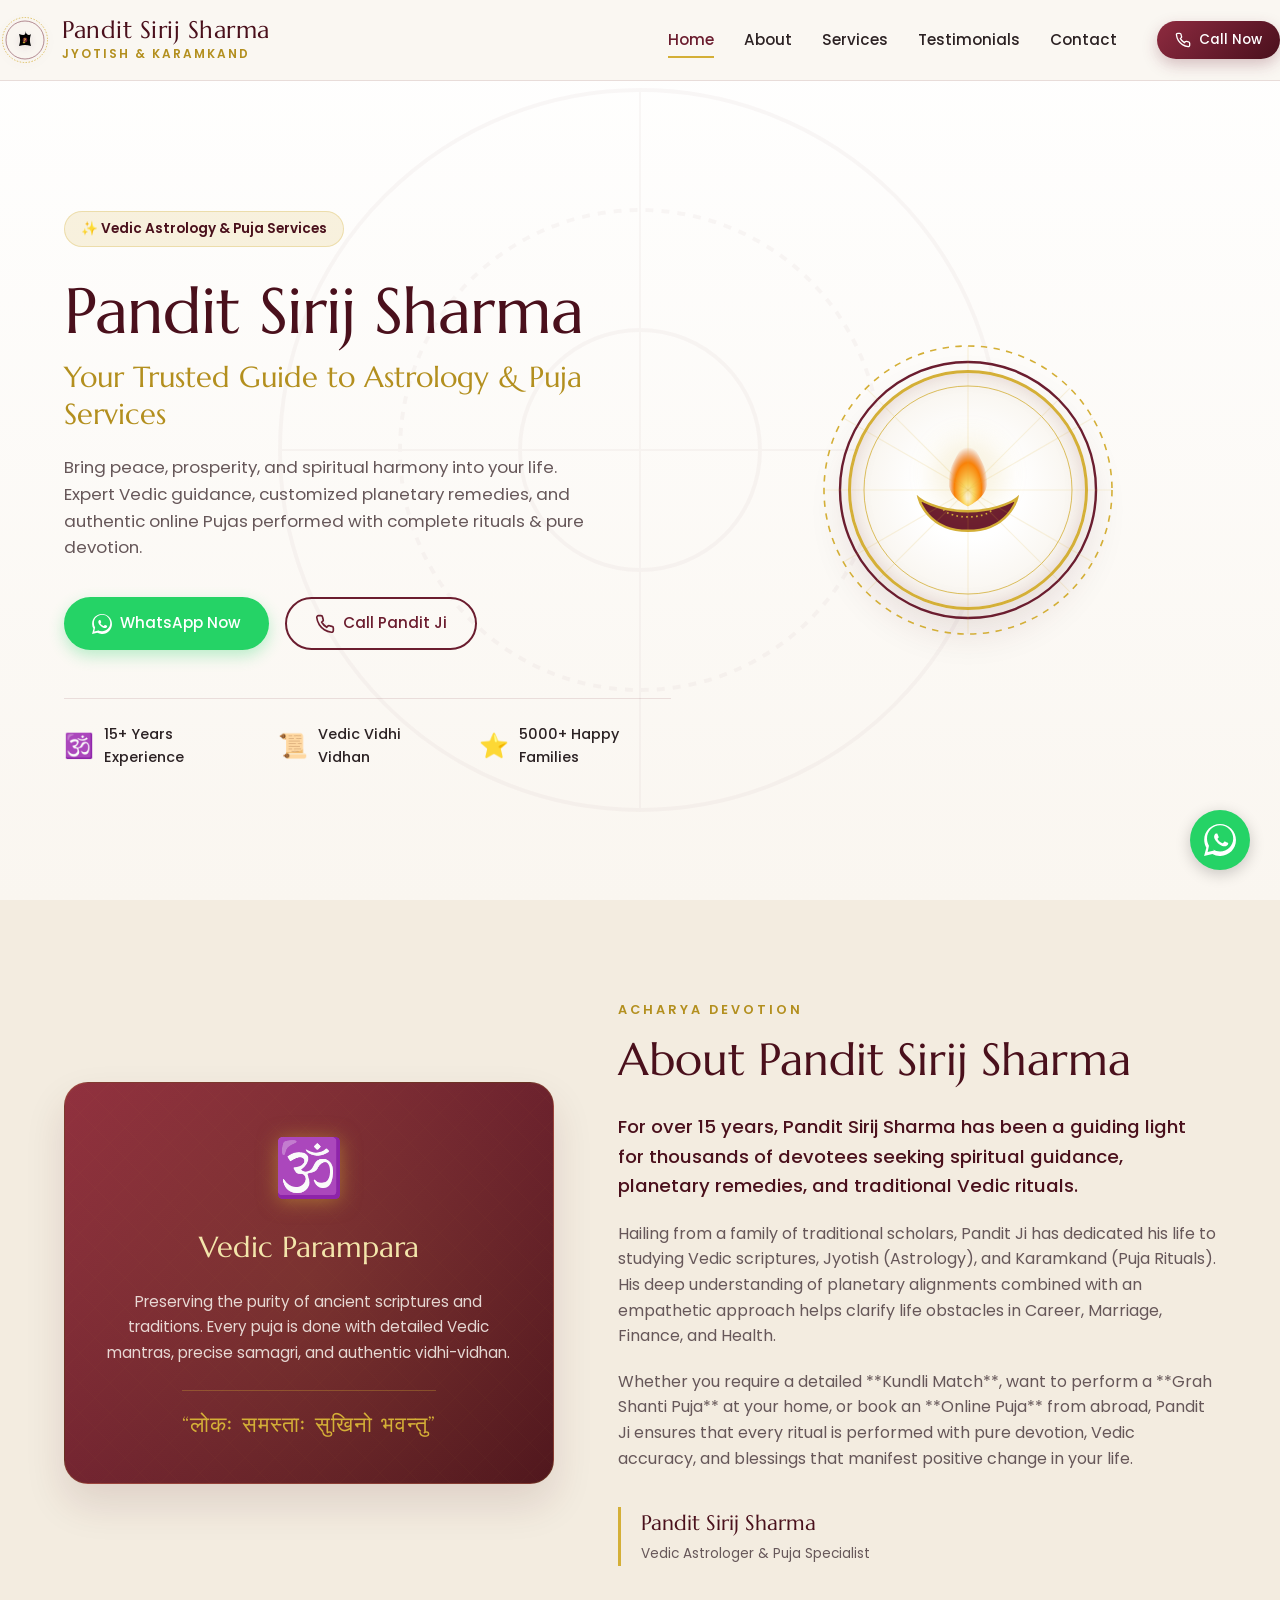
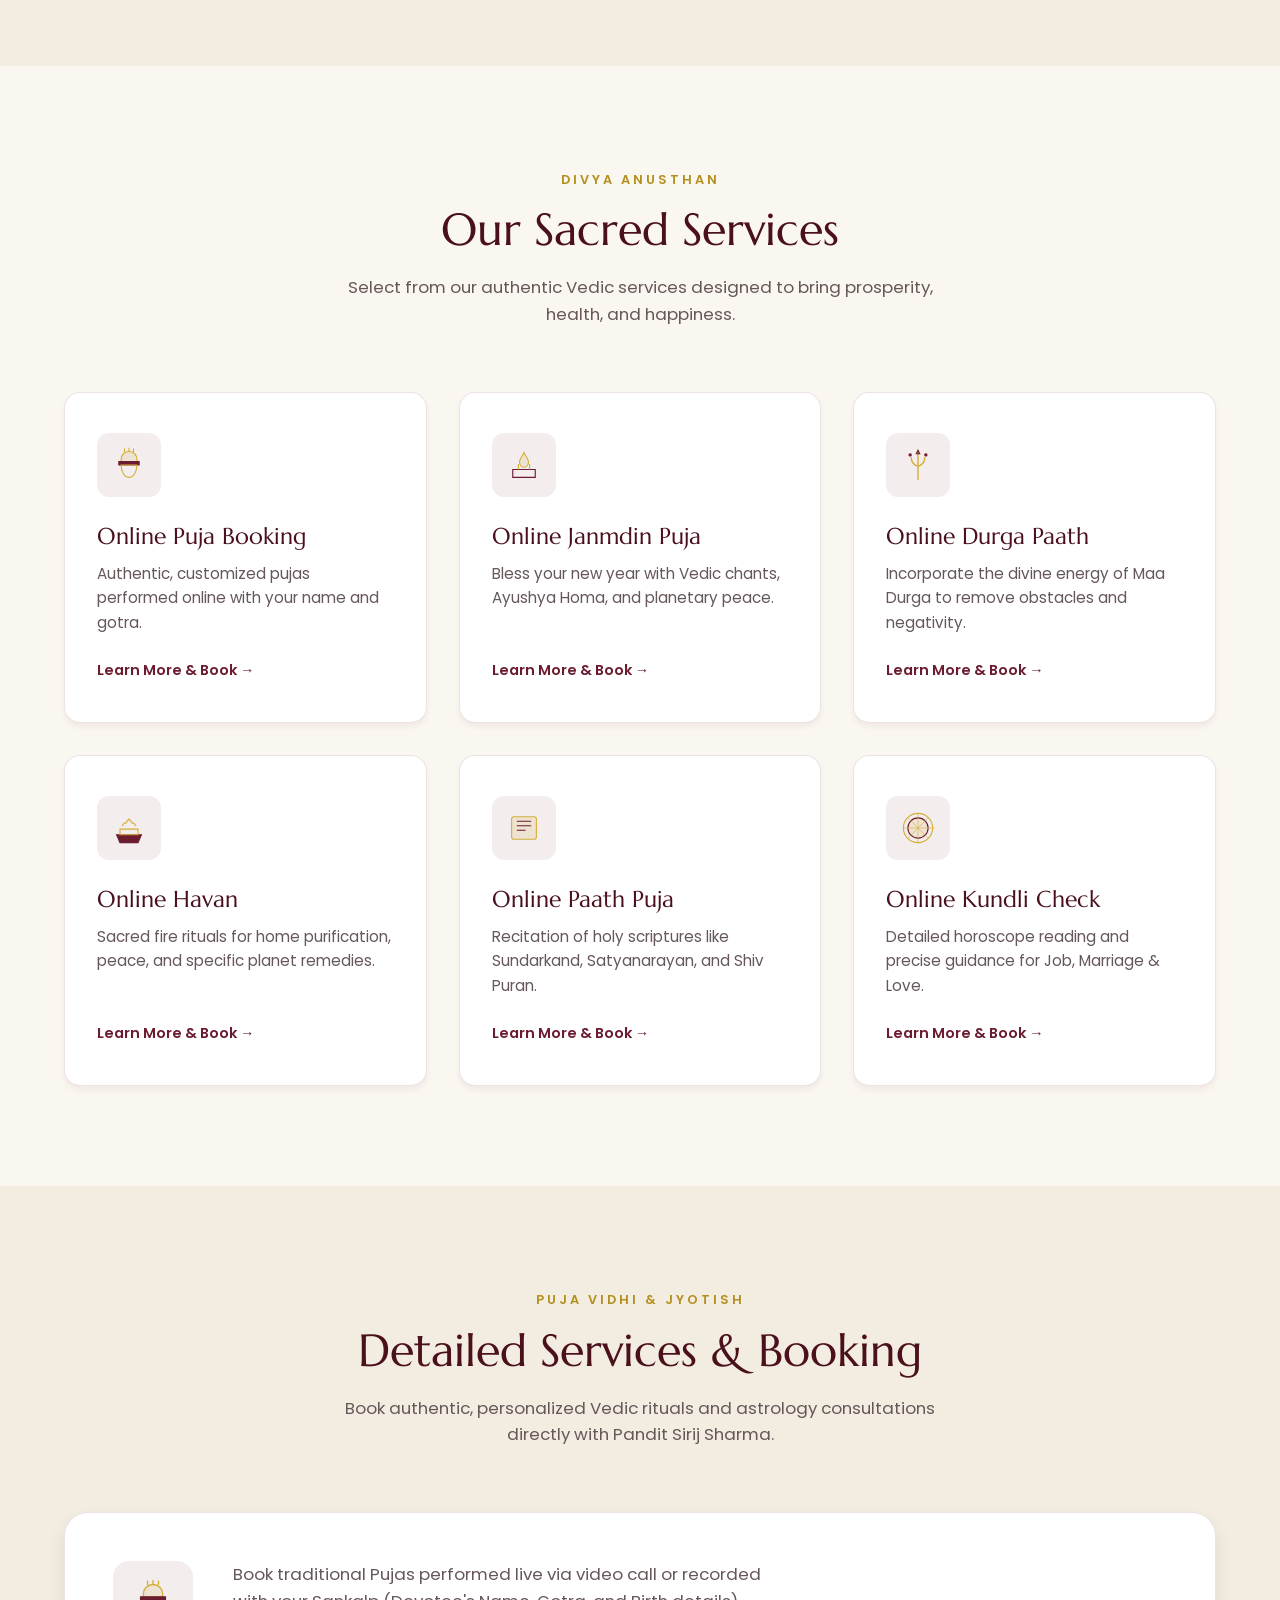
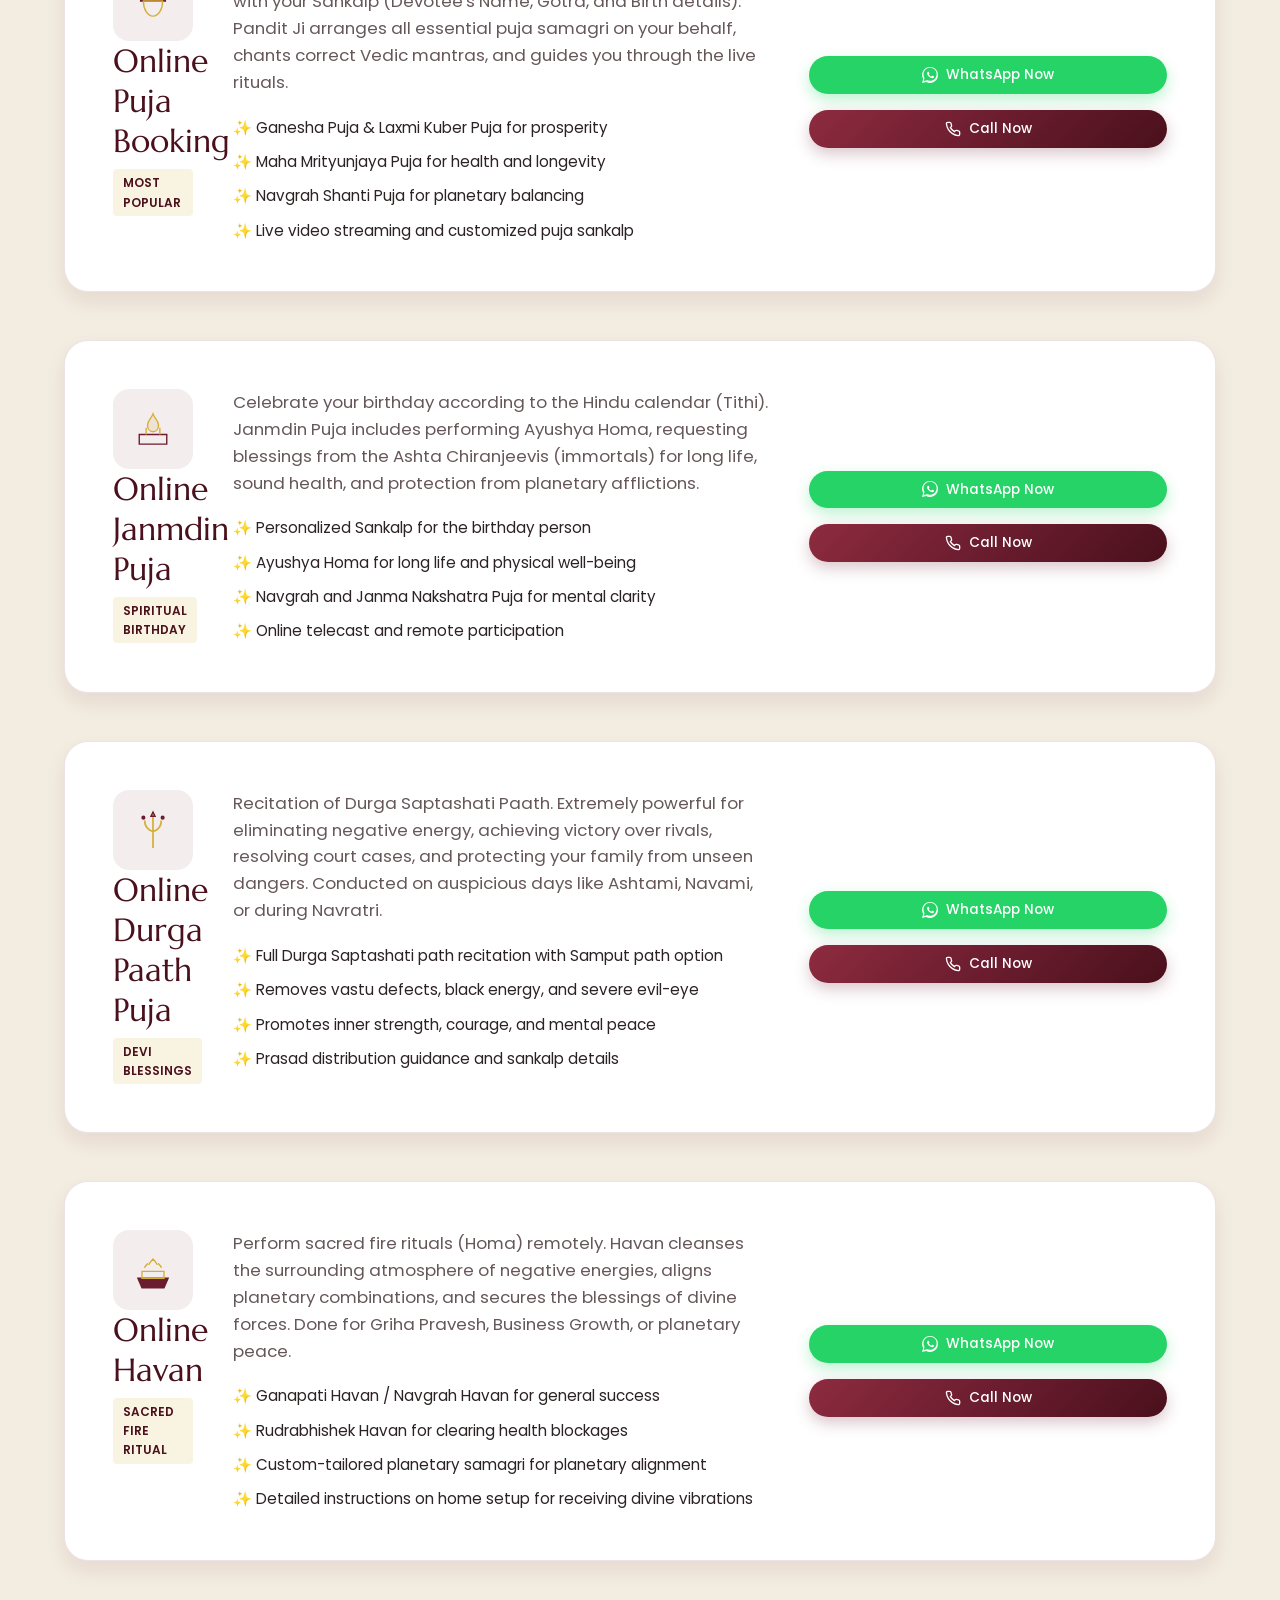
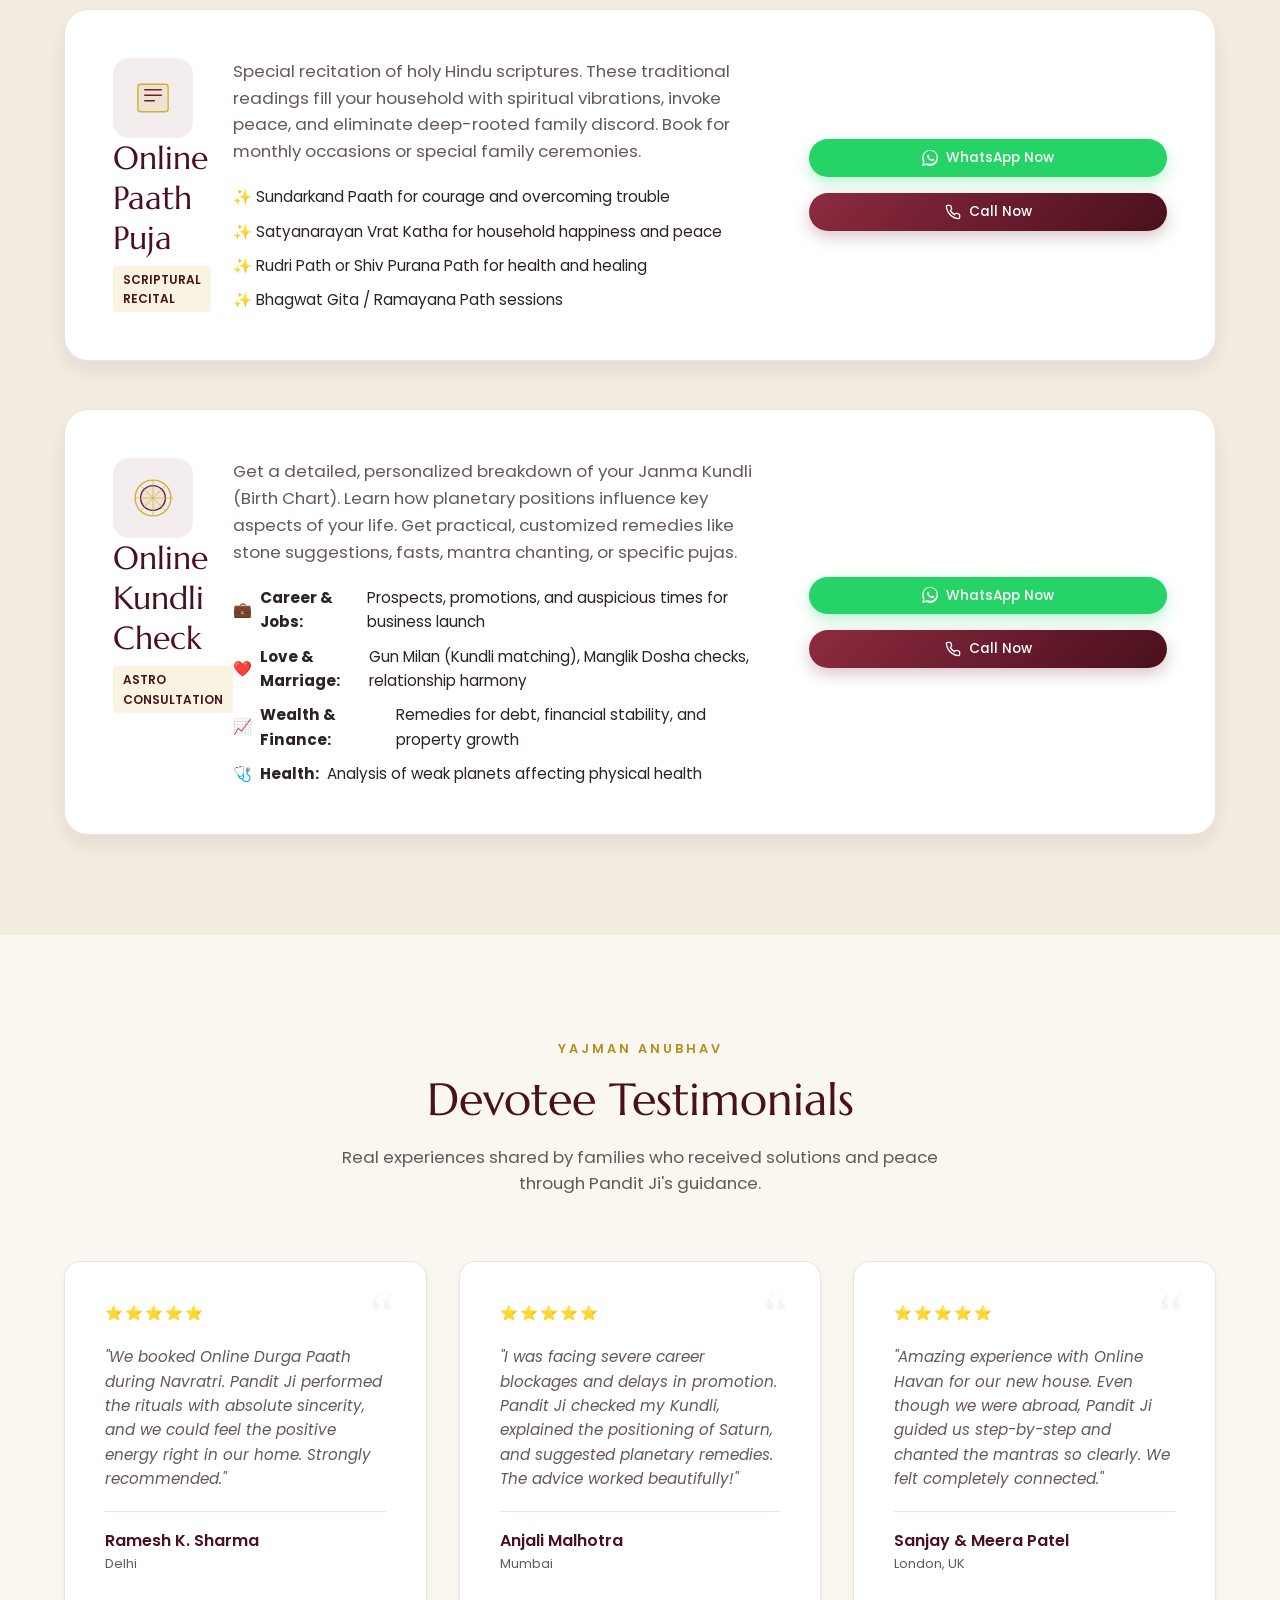
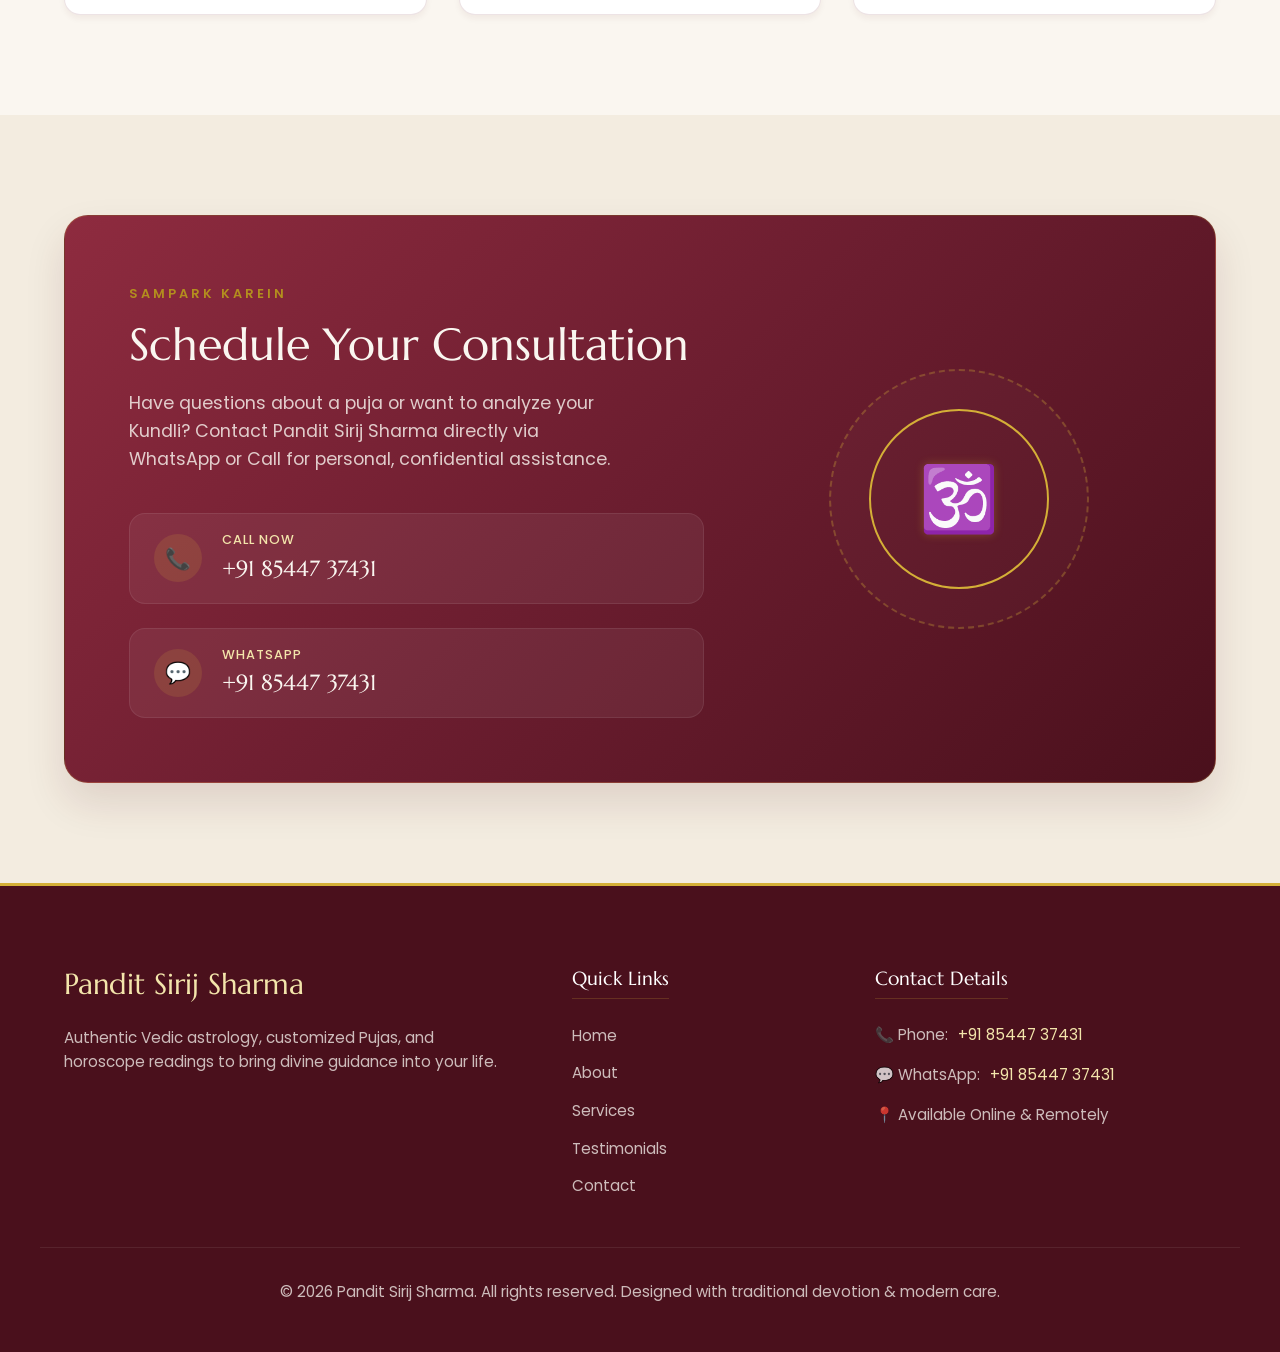
==== index.html @ 8c9f142a "feat: Initial implementation of Pandit Sirij Sharma website with Home and Services pages" ====
<!DOCTYPE html>
<html lang="en">
<head>
    <meta charset="UTF-8">
    <meta name="viewport" content="width=device-width, initial-scale=1.0">
    <title>Pandit Sirij Sharma | Best Astrologer & Online Puja Services</title>
    
    <!-- SEO Meta Tags -->
    <meta name="description" content="Seek divine blessings with Pandit Sirij Sharma. Book Online Puja, Janmdin Puja, Durga Paath, Havan, and get accurate Kundli Check for Job, Love, Marriage & Career.">
    <meta name="keywords" content="Pandit Sirij Sharma, Astrologer, Online Puja Booking, Online Havan, Durga Paath, Janmdin Puja, Kundli Check, Love Marriage Astrologer, Career Astrologer, Best Pandit Online">
    <meta name="author" content="Pandit Sirij Sharma">
    <meta name="robots" content="index, follow">

    <!-- Open Graph / Facebook -->
    <meta property="og:type" content="website">
    <meta property="og:url" content="https://sirijastro.com/">
    <meta property="og:title" content="Pandit Sirij Sharma | Online Puja & Astrology Services">
    <meta property="og:description" content="Connect with Pandit Sirij Sharma for Vedic Pujas, Havan, and detailed Kundli analysis. Get solutions for Love, Career, and Marriage.">
    <meta property="og:image" content="assets/og-image.jpg">

    <!-- Twitter -->
    <meta property="twitter:card" content="summary_large_image">
    <meta property="twitter:title" content="Pandit Sirij Sharma | Online Puja & Astrology Services">
    <meta property="twitter:description" content="Connect with Pandit Sirij Sharma for Vedic Pujas, Havan, and detailed Kundli analysis.">

    <!-- Google Fonts -->
    <link rel="preconnect" href="https://fonts.googleapis.com">
    <link rel="preconnect" href="https://fonts.gstatic.com" crossorigin>
    <link href="https://fonts.googleapis.com/css2?family=Marcellus&family=Poppins:ital,wght@0,300;0,400;0,500;0,600;0,700;1,400&display=swap" rel="stylesheet">

    <!-- Stylesheet -->
    <link rel="stylesheet" href="style.css">
</head>
<body>

    <!-- Header / Navbar -->
    <header class="navbar">
        <div class="nav-container">
            <a href="#home" class="logo">
                <!-- SVG Logo with Mandala/Om motif -->
                <svg class="logo-svg" viewBox="0 0 100 100" xmlns="http://www.w3.org/2000/svg">
                    <circle cx="50" cy="50" r="45" fill="none" stroke="var(--gold)" stroke-width="1.5" stroke-dasharray="3 3"/>
                    <circle cx="50" cy="50" r="38" fill="none" stroke="var(--maroon)" stroke-width="1"/>
                    <!-- Mandala elements -->
                    <g transform="translate(50,50) scale(0.6)">
                        <path d="M0,-30 C5,-15 15,-15 20,-20 C15,-5 15,5 20,20 C5,15 -5,15 -20,20 C-15,5 -15,-5 -20,-20 C-5,-15 5,-15 0,-30 Z" fill="var(--gold-gradient)"/>
                        <circle cx="0" cy="0" r="8" fill="var(--maroon)"/>
                        <!-- Inner Om Symbol -->
                        <path d="M-4,-2 C-4,-4 -2,-6 1,-6 C3.5,-6 5,-4.5 5,-2 C5,1 2,3 -1,5 C0.5,6.5 2,8.5 2,10.5 C2,13 -0.5,15 -3.5,15 C-6.5,15 -8,12.5 -8,10 C-8,8 -6,7 -4.5,8 C-5,9.5 -4.5,11 -3,11 C-1.5,11 -0.5,9.5 -0.5,7.5 C-0.5,5.5 -2.5,4 -4.5,2.5 L-4.5,0.5 C-2,1.5 -1,0.5 -1,-1.5 C-1,-3 -2,-4 -3.5,-4 C-4.5,-4 -5,-3 -5,-2 Z" fill="var(--gold)" transform="scale(0.8) translate(-1, -1)"/>
                    </g>
                </svg>
                <div class="logo-text">
                    <span class="logo-title">Pandit Sirij Sharma</span>
                    <span class="logo-subtitle">Jyotish & Karamkand</span>
                </div>
            </a>

            <!-- Mobile Navigation Toggle -->
            <button class="nav-toggle" aria-label="Toggle navigation">
                <span class="hamburger"></span>
            </button>

            <!-- Nav Links -->
            <nav class="nav-menu">
                <ul>
                    <li><a href="#home" class="nav-link active">Home</a></li>
                    <li><a href="#about" class="nav-link">About</a></li>
                    <li><a href="#services" class="nav-link">Services</a></li>
                    <li><a href="#testimonials" class="nav-link">Testimonials</a></li>
                    <li><a href="#contact" class="nav-link">Contact</a></li>
                </ul>
                <div class="nav-cta">
                    <a href="tel:+918544737431" class="btn btn-secondary btn-sm">
                        <svg class="icon-sm" viewBox="0 0 24 24" fill="none" stroke="currentColor" stroke-width="2"><path d="M22 16.92v3a2 2 0 0 1-2.18 2 19.79 19.79 0 0 1-8.63-3.07 19.5 19.5 0 0 1-6-6 19.79 19.79 0 0 1-3.07-8.67A2 2 0 0 1 4.11 2h3a2 2 0 0 1 2 1.72 12.84 12.84 0 0 0 .7 2.81 2 2 0 0 1-.45 2.11L8.09 9.91a16 16 0 0 0 6 6l1.27-1.27a2 2 0 0 1 2.11-.45 12.84 12.84 0 0 0 2.81.7A2 2 0 0 1 22 16.92z"/></svg>
                        Call Now
                    </a>
                </div>
            </nav>
        </div>
    </header>

    <!-- Main Content -->
    <main>
        
        <!-- Hero Section -->
        <section id="home" class="hero-section">
            <div class="hero-bg-mandala"></div>
            <div class="container hero-container">
                <div class="hero-content">
                    <span class="hero-badge">✨ Vedic Astrology & Puja Services</span>
                    <h1>Pandit Sirij Sharma</h1>
                    <p class="hero-tagline">Your Trusted Guide to Astrology & Puja Services</p>
                    <p class="hero-description">Bring peace, prosperity, and spiritual harmony into your life. Expert Vedic guidance, customized planetary remedies, and authentic online Pujas performed with complete rituals & pure devotion.</p>
                    
                    <div class="hero-ctas">
                        <a href="https://wa.me/918544737431?text=Pranam%20Pandit%20Ji%2C%20I%20want%20to%20inquire%20about%20your%20services." target="_blank" class="btn btn-primary">
                            <svg class="icon" viewBox="0 0 24 24" fill="currentColor">
                                <path d="M.057 24l1.687-6.163c-1.041-1.804-1.588-3.849-1.587-5.946C.06 5.348 5.397.01 12.008.01c3.202.001 6.212 1.246 8.477 3.514 2.266 2.268 3.507 5.28 3.505 8.484-.004 6.657-5.34 11.997-11.953 11.997-2.005-.001-3.973-.502-5.724-1.455L0 24zm6.59-4.846c1.6.95 3.488 1.449 5.416 1.451 5.428 0 9.845-4.394 9.848-9.8 0-2.618-1.02-5.08-2.87-6.932-1.85-1.853-4.312-2.873-6.93-2.875-5.435 0-9.85 4.395-9.854 9.802-.001 1.944.51 3.841 1.48 5.518L2.73 21.082l4.918-1.288zM17.529 14c-.26-.13-1.536-.759-1.77-.844-.236-.086-.407-.13-.578.13-.17.26-.66.844-.809 1.012-.15.17-.297.19-.557.06-1.55-.777-2.525-1.26-3.536-3.009-.26-.45.26-.418.745-1.385.08-.168.04-.314-.02-.443-.06-.13-.578-1.393-.792-1.906-.21-.502-.42-.43-.578-.438-.15-.007-.32-.009-.49-.009-.17 0-.447.064-.68.314-.233.25-.889.87-.889 2.122 0 1.253.908 2.464 1.03 2.628.12.166 1.79 2.748 4.336 3.847 1.542.665 2.428.752 3.298.623.504-.075 1.536-.628 1.753-1.236.21-.606.21-1.127.146-1.236-.06-.109-.23-.173-.49-.303z"/>
                            </svg>
                            WhatsApp Now
                        </a>
                        <a href="tel:+918544737431" class="btn btn-outline">
                            <svg class="icon" viewBox="0 0 24 24" fill="none" stroke="currentColor" stroke-width="2"><path d="M22 16.92v3a2 2 0 0 1-2.18 2 19.79 19.79 0 0 1-8.63-3.07 19.5 19.5 0 0 1-6-6 19.79 19.79 0 0 1-3.07-8.67A2 2 0 0 1 4.11 2h3a2 2 0 0 1 2 1.72 12.84 12.84 0 0 0 .7 2.81 2 2 0 0 1-.45 2.11L8.09 9.91a16 16 0 0 0 6 6l1.27-1.27a2 2 0 0 1 2.11-.45 12.84 12.84 0 0 0 2.81.7A2 2 0 0 1 22 16.92z"/></svg>
                            Call Pandit Ji
                        </a>
                    </div>

                    <div class="hero-trust-indicators">
                        <div class="trust-item">
                            <span class="trust-icon">🕉️</span>
                            <span class="trust-text">15+ Years Experience</span>
                        </div>
                        <div class="trust-item">
                            <span class="trust-icon">📜</span>
                            <span class="trust-text">Vedic Vidhi Vidhan</span>
                        </div>
                        <div class="trust-item">
                            <span class="trust-icon">⭐</span>
                            <span class="trust-text">5000+ Happy Families</span>
                        </div>
                    </div>
                </div>

                <div class="hero-visual">
                    <div class="hero-image-wrapper">
                        <!-- Decorative Frame for Pandit Ji's Portrait / Diya graphic -->
                        <div class="spiritual-frame">
                            <svg class="frame-mandala" viewBox="0 0 200 200" xmlns="http://www.w3.org/2000/svg">
                                <circle cx="100" cy="100" r="90" fill="none" stroke="var(--gold)" stroke-width="1" stroke-dasharray="4 4"/>
                                <circle cx="100" cy="100" r="80" fill="none" stroke="var(--maroon)" stroke-width="1.5"/>
                                <!-- 12 astrological zodiac divisions (decorative) -->
                                <g stroke="var(--gold-alpha)" stroke-width="0.75">
                                    <line x1="100" y1="10" x2="100" y2="190"/>
                                    <line x1="10" y1="100" x2="190" y2="100"/>
                                    <line x1="36.3" y1="36.3" x2="163.7" y2="163.7"/>
                                    <line x1="36.3" y1="163.7" x2="163.7" y2="36.3"/>
                                    <line x1="100" y1="100" x2="177.9" y2="55"/>
                                    <line x1="100" y1="100" x2="22.1" y2="145"/>
                                    <line x1="100" y1="100" x2="177.9" y2="145"/>
                                    <line x1="100" y1="100" x2="22.1" y2="55"/>
                                </g>
                                <circle cx="100" cy="100" r="65" fill="none" stroke="var(--gold)" stroke-width="0.5"/>
                            </svg>
                            <!-- Elegant Spiritual Diya Artwork Inside Frame -->
                            <div class="frame-artwork">
                                <svg class="diya-artwork" viewBox="0 0 100 100" xmlns="http://www.w3.org/2000/svg">
                                    <!-- Flame -->
                                    <path d="M50,15 C55,28 62,35 62,45 C62,55 50,60 50,60 C50,60 38,55 38,45 C38,35 45,28 50,15 Z" fill="url(#flameGrad)">
                                        <animate attributeName="d" 
                                            values="M50,15 C55,28 62,35 62,45 C62,55 50,60 50,60 C50,60 38,55 38,45 C38,35 45,28 50,15 Z;
                                                    M50,13 C53,27 60,33 60,45 C60,55 50,60 50,60 C50,60 40,55 40,45 C40,33 47,27 50,13 Z;
                                                    M50,15 C55,28 62,35 62,45 C62,55 50,60 50,60 C50,60 38,55 38,45 C38,35 45,28 50,15 Z" 
                                            dur="3s" repeatCount="indefinite"/>
                                    </path>
                                    <!-- Diya Base -->
                                    <path d="M20,55 C20,55 25,75 50,75 C75,75 80,55 80,55 C80,55 70,63 50,63 C30,63 20,55 20,55 Z" fill="var(--maroon)" stroke="var(--gold)" stroke-width="1.5"/>
                                    <path d="M35,62 C40,68 60,68 65,62" fill="none" stroke="var(--gold)" stroke-width="1" stroke-dasharray="1 2"/>
                                    <!-- Glow -->
                                    <circle cx="50" cy="40" r="25" fill="var(--gold)" opacity="0.15" filter="blur(8px)">
                                        <animate attributeName="r" values="22;28;22" dur="3s" repeatCount="indefinite"/>
                                    </circle>
                                    <defs>
                                        <radialGradient id="flameGrad" cx="50%" cy="70%" r="50%" fx="50%" fy="90%">
                                            <stop offset="0%" stop-color="#FFF"/>
                                            <stop offset="30%" stop-color="#FFDD6B"/>
                                            <stop offset="70%" stop-color="#FF7B00"/>
                                            <stop offset="100%" stop-color="#E03E00" stop-opacity="0"/>
                                        </radialGradient>
                                    </defs>
                                </svg>
                            </div>
                        </div>
                    </div>
                </div>
            </div>
        </section>

        <!-- About Section -->
        <section id="about" class="about-section">
            <div class="container">
                <div class="about-grid">
                    <div class="about-visual">
                        <div class="spiritual-card">
                            <div class="card-glow"></div>
                            <div class="card-pattern"></div>
                            <div class="card-inner">
                                <span class="om-symbol">🕉️</span>
                                <h3>Vedic Parampara</h3>
                                <p>Preserving the purity of ancient scriptures and traditions. Every puja is done with detailed Vedic mantras, precise samagri, and authentic vidhi-vidhan.</p>
                                <span class="shloka">“लोकः समस्ताः सुखिनो भवन्तु”</span>
                            </div>
                        </div>
                    </div>
                    <div class="about-content">
                        <span class="section-badge">Acharya Devotion</span>
                        <h2>About Pandit Sirij Sharma</h2>
                        <p class="about-intro">For over 15 years, Pandit Sirij Sharma has been a guiding light for thousands of devotees seeking spiritual guidance, planetary remedies, and traditional Vedic rituals.</p>
                        
                        <p>Hailing from a family of traditional scholars, Pandit Ji has dedicated his life to studying Vedic scriptures, Jyotish (Astrology), and Karamkand (Puja Rituals). His deep understanding of planetary alignments combined with an empathetic approach helps clarify life obstacles in Career, Marriage, Finance, and Health.</p>
                        
                        <p>Whether you require a detailed **Kundli Match**, want to perform a **Grah Shanti Puja** at your home, or book an **Online Puja** from abroad, Pandit Ji ensures that every ritual is performed with pure devotion, Vedic accuracy, and blessings that manifest positive change in your life.</p>
                        
                        <div class="signature-block">
                            <div class="sig-text">
                                <span class="sig-name">Pandit Sirij Sharma</span>
                                <span class="sig-title">Vedic Astrologer & Puja Specialist</span>
                            </div>
                        </div>
                    </div>
                </div>
            </div>
        </section>

        <!-- Services Preview Section (Quick Access Grid) -->
        <section class="services-preview">
            <div class="container">
                <div class="section-header">
                    <span class="section-badge">Divya Anusthan</span>
                    <h2>Our Sacred Services</h2>
                    <p class="section-subtitle">Select from our authentic Vedic services designed to bring prosperity, health, and happiness.</p>
                </div>

                <div class="services-grid">
                    <!-- Service 1 Preview -->
                    <div class="service-preview-card">
                        <div class="preview-icon">
                            <!-- SVG Kalash / Puja Booking -->
                            <svg viewBox="0 0 64 64" fill="none" stroke="currentColor" stroke-width="2">
                                <path d="M32 8c-8 0-14 6-14 14v4h28v-4c0-8-6-14-14-14z" fill="var(--gold-alpha)" stroke="var(--gold)"/>
                                <path d="M14 26h36v6H14z" fill="var(--maroon)" stroke="var(--maroon)"/>
                                <path d="M18 32c0 12 6 22 14 22s14-10 14-22H18z" stroke="var(--gold)" stroke-width="2"/>
                                <path d="M32 2v6M24 3v5M40 3v5" stroke="var(--gold)" stroke-linecap="round"/>
                            </svg>
                        </div>
                        <h3>Online Puja Booking</h3>
                        <p>Authentic, customized pujas performed online with your name and gotra.</p>
                        <a href="#services-detail-puja" class="preview-link">Learn More & Book &rarr;</a>
                    </div>

                    <!-- Service 2 Preview -->
                    <div class="service-preview-card">
                        <div class="preview-icon">
                            <!-- SVG Diya / Janmdin Puja -->
                            <svg viewBox="0 0 64 64" fill="none" stroke="currentColor" stroke-width="2">
                                <path d="M32 10c2 6 8 10 8 16s-3.5 10-8 10-8-4-8-10 6-10 8-16z" fill="var(--gold-alpha)" stroke="var(--gold)"/>
                                <path d="M12 40h40v14H12z" stroke="var(--maroon)" stroke-width="2"/>
                                <path d="M22 40V30M42 40V30" stroke="var(--gold)"/>
                            </svg>
                        </div>
                        <h3>Online Janmdin Puja</h3>
                        <p>Bless your new year with Vedic chants, Ayushya Homa, and planetary peace.</p>
                        <a href="#services-detail-janmdin" class="preview-link">Learn More & Book &rarr;</a>
                    </div>

                    <!-- Service 3 Preview -->
                    <div class="service-preview-card">
                        <div class="preview-icon">
                            <!-- SVG Trishul / Durga Paath -->
                            <svg viewBox="0 0 64 64" fill="none" stroke="currentColor" stroke-width="2">
                                <path d="M32 6v52M20 18c0 14 12 16 12 16M44 18c0 14-12 16-12 16" stroke="var(--gold)" stroke-width="2.5"/>
                                <path d="M18 16a2 2 0 1 0 0-4 2 2 0 0 0 0 4zm28 0a2 2 0 1 0 0-4 2 2 0 0 0 0 4z" fill="var(--maroon)"/>
                                <path d="M32 6l-3 6h6l-3-6z" fill="var(--gold)"/>
                            </svg>
                        </div>
                        <h3>Online Durga Paath</h3>
                        <p>Incorporate the divine energy of Maa Durga to remove obstacles and negativity.</p>
                        <a href="#services-detail-durga" class="preview-link">Learn More & Book &rarr;</a>
                    </div>

                    <!-- Service 4 Preview -->
                    <div class="service-preview-card">
                        <div class="preview-icon">
                            <!-- SVG Havan Kund -->
                            <svg viewBox="0 0 64 64" fill="none" stroke="currentColor" stroke-width="2">
                                <path d="M10 44l6 14h32l6-14H10z" fill="var(--maroon)" stroke="var(--maroon)"/>
                                <path d="M16 44V34h32v10H16z" stroke="var(--gold)"/>
                                <path d="M26 24c2-4 6-8 6-8s4 4 6 8M20 28c2-3 4-5 4-5M44 28c-2-3-4-5-4-5" stroke="var(--gold)" stroke-linecap="round"/>
                            </svg>
                        </div>
                        <h3>Online Havan</h3>
                        <p>Sacred fire rituals for home purification, peace, and specific planet remedies.</p>
                        <a href="#services-detail-havan" class="preview-link">Learn More & Book &rarr;</a>
                    </div>

                    <!-- Service 5 Preview -->
                    <div class="service-preview-card">
                        <div class="preview-icon">
                            <!-- SVG Scroll / Paath Puja -->
                            <svg viewBox="0 0 64 64" fill="none" stroke="currentColor" stroke-width="2">
                                <path d="M14 12h36a4 4 0 0 1 4 4v32a4 4 0 0 1-4 4H14a4 4 0 0 1-4-4V16a4 4 0 0 1 4-4z" fill="var(--gold-alpha)" stroke="var(--gold)"/>
                                <path d="M20 20h24M20 28h24M20 36h14" stroke="var(--maroon)" stroke-linecap="round"/>
                            </svg>
                        </div>
                        <h3>Online Paath Puja</h3>
                        <p>Recitation of holy scriptures like Sundarkand, Satyanarayan, and Shiv Puran.</p>
                        <a href="#services-detail-paath" class="preview-link">Learn More & Book &rarr;</a>
                    </div>

                    <!-- Service 6 Preview -->
                    <div class="service-preview-card">
                        <div class="preview-icon">
                            <!-- SVG Kundli / Astro Wheel -->
                            <svg viewBox="0 0 64 64" fill="none" stroke="currentColor" stroke-width="2">
                                <circle cx="32" cy="32" r="26" stroke="var(--gold)" stroke-width="2"/>
                                <circle cx="32" cy="32" r="18" fill="var(--gold-alpha)" stroke="var(--maroon)"/>
                                <path d="M32 6v52M6 32h56M13.6 13.6l36.8 36.8M13.6 50.4l36.8-36.8" stroke="var(--gold)" stroke-width="1"/>
                            </svg>
                        </div>
                        <h3>Online Kundli Check</h3>
                        <p>Detailed horoscope reading and precise guidance for Job, Marriage & Love.</p>
                        <a href="#services-detail-kundli" class="preview-link">Learn More & Book &rarr;</a>
                    </div>
                </div>
            </div>
        </section>

        <!-- Services Detail Section (Acts as the Services Page) -->
        <section id="services" class="services-detail-section">
            <div class="container">
                <div class="section-header">
                    <span class="section-badge">Puja Vidhi & Jyotish</span>
                    <h2>Detailed Services & Booking</h2>
                    <p class="section-subtitle">Book authentic, personalized Vedic rituals and astrology consultations directly with Pandit Sirij Sharma.</p>
                </div>

                <div class="services-detail-list">
                    <!-- Service 1: Online Puja Booking -->
                    <div id="services-detail-puja" class="service-detail-card">
                        <div class="service-detail-header">
                            <div class="service-detail-icon">
                                <svg viewBox="0 0 64 64" fill="none" stroke="currentColor" stroke-width="2">
                                    <path d="M32 8c-8 0-14 6-14 14v4h28v-4c0-8-6-14-14-14z" fill="var(--gold-alpha)" stroke="var(--gold)"/>
                                    <path d="M14 26h36v6H14z" fill="var(--maroon)" stroke="var(--maroon)"/>
                                    <path d="M18 32c0 12 6 22 14 22s14-10 14-22H18z" stroke="var(--gold)" stroke-width="2"/>
                                    <path d="M32 2v6M24 3v5M40 3v5" stroke="var(--gold)" stroke-linecap="round"/>
                                </svg>
                            </div>
                            <div class="service-detail-title-block">
                                <h3>Online Puja Booking</h3>
                                <span class="service-badge-tag">Most Popular</span>
                            </div>
                        </div>
                        <div class="service-detail-body">
                            <p>Book traditional Pujas performed live via video call or recorded with your Sankalp (Devotee's Name, Gotra, and Birth details). Pandit Ji arranges all essential puja samagri on your behalf, chants correct Vedic mantras, and guides you through the live rituals.</p>
                            <ul class="service-features">
                                <li>✨ Ganesha Puja & Laxmi Kuber Puja for prosperity</li>
                                <li>✨ Maha Mrityunjaya Puja for health and longevity</li>
                                <li>✨ Navgrah Shanti Puja for planetary balancing</li>
                                <li>✨ Live video streaming and customized puja sankalp</li>
                            </ul>
                        </div>
                        <div class="service-detail-footer">
                            <a href="https://wa.me/918544737431?text=Pranam%20Pandit%20Ji%2C%20I%20want%20to%20book%20an%20Online%20Puja." target="_blank" class="btn btn-primary btn-sm">
                                <svg class="icon-sm" viewBox="0 0 24 24" fill="currentColor"><path d="M.057 24l1.687-6.163c-1.041-1.804-1.588-3.849-1.587-5.946C.06 5.348 5.397.01 12.008.01c3.202.001 6.212 1.246 8.477 3.514 2.266 2.268 3.507 5.28 3.505 8.484-.004 6.657-5.34 11.997-11.953 11.997-2.005-.001-3.973-.502-5.724-1.455L0 24zm6.59-4.846c1.6.95 3.488 1.449 5.416 1.451 5.428 0 9.845-4.394 9.848-9.8 0-2.618-1.02-5.08-2.87-6.932-1.85-1.853-4.312-2.873-6.93-2.875-5.435 0-9.85 4.395-9.854 9.802-.001 1.944.51 3.841 1.48 5.518L2.73 21.082l4.918-1.288zM17.529 14c-.26-.13-1.536-.759-1.77-.844-.236-.086-.407-.13-.578.13-.17.26-.66.844-.809 1.012-.15.17-.297.19-.557.06-1.55-.777-2.525-1.26-3.536-3.009-.26-.45.26-.418.745-1.385.08-.168.04-.314-.02-.443-.06-.13-.578-1.393-.792-1.906-.21-.502-.42-.43-.578-.438-.15-.007-.32-.009-.49-.009-.17 0-.447.064-.68.314-.233.25-.889.87-.889 2.122 0 1.253.908 2.464 1.03 2.628.12.166 1.79 2.748 4.336 3.847 1.542.665 2.428.752 3.298.623.504-.075 1.536-.628 1.753-1.236.21-.606.21-1.127.146-1.236-.06-.109-.23-.173-.49-.303z"/></svg>
                                WhatsApp Now
                            </a>
                            <a href="tel:+918544737431" class="btn btn-secondary btn-sm">
                                <svg class="icon-sm" viewBox="0 0 24 24" fill="none" stroke="currentColor" stroke-width="2"><path d="M22 16.92v3a2 2 0 0 1-2.18 2 19.79 19.79 0 0 1-8.63-3.07 19.5 19.5 0 0 1-6-6 19.79 19.79 0 0 1-3.07-8.67A2 2 0 0 1 4.11 2h3a2 2 0 0 1 2 1.72 12.84 12.84 0 0 0 .7 2.81 2 2 0 0 1-.45 2.11L8.09 9.91a16 16 0 0 0 6 6l1.27-1.27a2 2 0 0 1 2.11-.45 12.84 12.84 0 0 0 2.81.7A2 2 0 0 1 22 16.92z"/></svg>
                                Call Now
                            </a>
                        </div>
                    </div>

                    <!-- Service 2: Online Janmdin Puja -->
                    <div id="services-detail-janmdin" class="service-detail-card">
                        <div class="service-detail-header">
                            <div class="service-detail-icon">
                                <svg viewBox="0 0 64 64" fill="none" stroke="currentColor" stroke-width="2">
                                    <path d="M32 10c2 6 8 10 8 16s-3.5 10-8 10-8-4-8-10 6-10 8-16z" fill="var(--gold-alpha)" stroke="var(--gold)"/>
                                    <path d="M12 40h40v14H12z" stroke="var(--maroon)" stroke-width="2"/>
                                    <path d="M22 40V30M42 40V30" stroke="var(--gold)"/>
                                </svg>
                            </div>
                            <div class="service-detail-title-block">
                                <h3>Online Janmdin Puja</h3>
                                <span class="service-badge-tag">Spiritual Birthday</span>
                            </div>
                        </div>
                        <div class="service-detail-body">
                            <p>Celebrate your birthday according to the Hindu calendar (Tithi). Janmdin Puja includes performing Ayushya Homa, requesting blessings from the Ashta Chiranjeevis (immortals) for long life, sound health, and protection from planetary afflictions.</p>
                            <ul class="service-features">
                                <li>✨ Personalized Sankalp for the birthday person</li>
                                <li>✨ Ayushya Homa for long life and physical well-being</li>
                                <li>✨ Navgrah and Janma Nakshatra Puja for mental clarity</li>
                                <li>✨ Online telecast and remote participation</li>
                            </ul>
                        </div>
                        <div class="service-detail-footer">
                            <a href="https://wa.me/918544737431?text=Pranam%20Pandit%20Ji%2C%20I%20want%20to%20book%20an%20Online%20Janmdin%20Puja." target="_blank" class="btn btn-primary btn-sm">
                                <svg class="icon-sm" viewBox="0 0 24 24" fill="currentColor"><path d="M.057 24l1.687-6.163c-1.041-1.804-1.588-3.849-1.587-5.946C.06 5.348 5.397.01 12.008.01c3.202.001 6.212 1.246 8.477 3.514 2.266 2.268 3.507 5.28 3.505 8.484-.004 6.657-5.34 11.997-11.953 11.997-2.005-.001-3.973-.502-5.724-1.455L0 24zm6.59-4.846c1.6.95 3.488 1.449 5.416 1.451 5.428 0 9.845-4.394 9.848-9.8 0-2.618-1.02-5.08-2.87-6.932-1.85-1.853-4.312-2.873-6.93-2.875-5.435 0-9.85 4.395-9.854 9.802-.001 1.944.51 3.841 1.48 5.518L2.73 21.082l4.918-1.288zM17.529 14c-.26-.13-1.536-.759-1.77-.844-.236-.086-.407-.13-.578.13-.17.26-.66.844-.809 1.012-.15.17-.297.19-.557.06-1.55-.777-2.525-1.26-3.536-3.009-.26-.45.26-.418.745-1.385.08-.168.04-.314-.02-.443-.06-.13-.578-1.393-.792-1.906-.21-.502-.42-.43-.578-.438-.15-.007-.32-.009-.49-.009-.17 0-.447.064-.68.314-.233.25-.889.87-.889 2.122 0 1.253.908 2.464 1.03 2.628.12.166 1.79 2.748 4.336 3.847 1.542.665 2.428.752 3.298.623.504-.075 1.536-.628 1.753-1.236.21-.606.21-1.127.146-1.236-.06-.109-.23-.173-.49-.303z"/></svg>
                                WhatsApp Now
                            </a>
                            <a href="tel:+918544737431" class="btn btn-secondary btn-sm">
                                <svg class="icon-sm" viewBox="0 0 24 24" fill="none" stroke="currentColor" stroke-width="2"><path d="M22 16.92v3a2 2 0 0 1-2.18 2 19.79 19.79 0 0 1-8.63-3.07 19.5 19.5 0 0 1-6-6 19.79 19.79 0 0 1-3.07-8.67A2 2 0 0 1 4.11 2h3a2 2 0 0 1 2 1.72 12.84 12.84 0 0 0 .7 2.81 2 2 0 0 1-.45 2.11L8.09 9.91a16 16 0 0 0 6 6l1.27-1.27a2 2 0 0 1 2.11-.45 12.84 12.84 0 0 0 2.81.7A2 2 0 0 1 22 16.92z"/></svg>
                                Call Now
                            </a>
                        </div>
                    </div>

                    <!-- Service 3: Online Durga Paath Puja -->
                    <div id="services-detail-durga" class="service-detail-card">
                        <div class="service-detail-header">
                            <div class="service-detail-icon">
                                <svg viewBox="0 0 64 64" fill="none" stroke="currentColor" stroke-width="2">
                                    <path d="M32 6v52M20 18c0 14 12 16 12 16M44 18c0 14-12 16-12 16" stroke="var(--gold)" stroke-width="2.5"/>
                                    <path d="M18 16a2 2 0 1 0 0-4 2 2 0 0 0 0 4zm28 0a2 2 0 1 0 0-4 2 2 0 0 0 0 4z" fill="var(--maroon)"/>
                                    <path d="M32 6l-3 6h6l-3-6z" fill="var(--gold)"/>
                                </svg>
                            </div>
                            <div class="service-detail-title-block">
                                <h3>Online Durga Paath Puja</h3>
                                <span class="service-badge-tag">Devi Blessings</span>
                            </div>
                        </div>
                        <div class="service-detail-body">
                            <p>Recitation of Durga Saptashati Paath. Extremely powerful for eliminating negative energy, achieving victory over rivals, resolving court cases, and protecting your family from unseen dangers. Conducted on auspicious days like Ashtami, Navami, or during Navratri.</p>
                            <ul class="service-features">
                                <li>✨ Full Durga Saptashati path recitation with Samput path option</li>
                                <li>✨ Removes vastu defects, black energy, and severe evil-eye</li>
                                <li>✨ Promotes inner strength, courage, and mental peace</li>
                                <li>✨ Prasad distribution guidance and sankalp details</li>
                            </ul>
                        </div>
                        <div class="service-detail-footer">
                            <a href="https://wa.me/918544737431?text=Pranam%20Pandit%20Ji%2C%20I%20want%20to%20book%20an%20Online%20Durga%20Paath%20Puja." target="_blank" class="btn btn-primary btn-sm">
                                <svg class="icon-sm" viewBox="0 0 24 24" fill="currentColor"><path d="M.057 24l1.687-6.163c-1.041-1.804-1.588-3.849-1.587-5.946C.06 5.348 5.397.01 12.008.01c3.202.001 6.212 1.246 8.477 3.514 2.266 2.268 3.507 5.28 3.505 8.484-.004 6.657-5.34 11.997-11.953 11.997-2.005-.001-3.973-.502-5.724-1.455L0 24zm6.59-4.846c1.6.95 3.488 1.449 5.416 1.451 5.428 0 9.845-4.394 9.848-9.8 0-2.618-1.02-5.08-2.87-6.932-1.85-1.853-4.312-2.873-6.93-2.875-5.435 0-9.85 4.395-9.854 9.802-.001 1.944.51 3.841 1.48 5.518L2.73 21.082l4.918-1.288zM17.529 14c-.26-.13-1.536-.759-1.77-.844-.236-.086-.407-.13-.578.13-.17.26-.66.844-.809 1.012-.15.17-.297.19-.557.06-1.55-.777-2.525-1.26-3.536-3.009-.26-.45.26-.418.745-1.385.08-.168.04-.314-.02-.443-.06-.13-.578-1.393-.792-1.906-.21-.502-.42-.43-.578-.438-.15-.007-.32-.009-.49-.009-.17 0-.447.064-.68.314-.233.25-.889.87-.889 2.122 0 1.253.908 2.464 1.03 2.628.12.166 1.79 2.748 4.336 3.847 1.542.665 2.428.752 3.298.623.504-.075 1.536-.628 1.753-1.236.21-.606.21-1.127.146-1.236-.06-.109-.23-.173-.49-.303z"/></svg>
                                WhatsApp Now
                            </a>
                            <a href="tel:+918544737431" class="btn btn-secondary btn-sm">
                                <svg class="icon-sm" viewBox="0 0 24 24" fill="none" stroke="currentColor" stroke-width="2"><path d="M22 16.92v3a2 2 0 0 1-2.18 2 19.79 19.79 0 0 1-8.63-3.07 19.5 19.5 0 0 1-6-6 19.79 19.79 0 0 1-3.07-8.67A2 2 0 0 1 4.11 2h3a2 2 0 0 1 2 1.72 12.84 12.84 0 0 0 .7 2.81 2 2 0 0 1-.45 2.11L8.09 9.91a16 16 0 0 0 6 6l1.27-1.27a2 2 0 0 1 2.11-.45 12.84 12.84 0 0 0 2.81.7A2 2 0 0 1 22 16.92z"/></svg>
                                Call Now
                            </a>
                        </div>
                    </div>

                    <!-- Service 4: Online Havan -->
                    <div id="services-detail-havan" class="service-detail-card">
                        <div class="service-detail-header">
                            <div class="service-detail-icon">
                                <svg viewBox="0 0 64 64" fill="none" stroke="currentColor" stroke-width="2">
                                    <path d="M10 44l6 14h32l6-14H10z" fill="var(--maroon)" stroke="var(--maroon)"/>
                                    <path d="M16 44V34h32v10H16z" stroke="var(--gold)"/>
                                    <path d="M26 24c2-4 6-8 6-8s4 4 6 8M20 28c2-3 4-5 4-5M44 28c-2-3-4-5-4-5" stroke="var(--gold)" stroke-linecap="round"/>
                                </svg>
                            </div>
                            <div class="service-detail-title-block">
                                <h3>Online Havan</h3>
                                <span class="service-badge-tag">Sacred Fire Ritual</span>
                            </div>
                        </div>
                        <div class="service-detail-body">
                            <p>Perform sacred fire rituals (Homa) remotely. Havan cleanses the surrounding atmosphere of negative energies, aligns planetary combinations, and secures the blessings of divine forces. Done for Griha Pravesh, Business Growth, or planetary peace.</p>
                            <ul class="service-features">
                                <li>✨ Ganapati Havan / Navgrah Havan for general success</li>
                                <li>✨ Rudrabhishek Havan for clearing health blockages</li>
                                <li>✨ Custom-tailored planetary samagri for planetary alignment</li>
                                <li>✨ Detailed instructions on home setup for receiving divine vibrations</li>
                            </ul>
                        </div>
                        <div class="service-detail-footer">
                            <a href="https://wa.me/918544737431?text=Pranam%20Pandit%20Ji%2C%20I%20want%20to%20book%20an%20Online%20Havan." target="_blank" class="btn btn-primary btn-sm">
                                <svg class="icon-sm" viewBox="0 0 24 24" fill="currentColor"><path d="M.057 24l1.687-6.163c-1.041-1.804-1.588-3.849-1.587-5.946C.06 5.348 5.397.01 12.008.01c3.202.001 6.212 1.246 8.477 3.514 2.266 2.268 3.507 5.28 3.505 8.484-.004 6.657-5.34 11.997-11.953 11.997-2.005-.001-3.973-.502-5.724-1.455L0 24zm6.59-4.846c1.6.95 3.488 1.449 5.416 1.451 5.428 0 9.845-4.394 9.848-9.8 0-2.618-1.02-5.08-2.87-6.932-1.85-1.853-4.312-2.873-6.93-2.875-5.435 0-9.85 4.395-9.854 9.802-.001 1.944.51 3.841 1.48 5.518L2.73 21.082l4.918-1.288zM17.529 14c-.26-.13-1.536-.759-1.77-.844-.236-.086-.407-.13-.578.13-.17.26-.66.844-.809 1.012-.15.17-.297.19-.557.06-1.55-.777-2.525-1.26-3.536-3.009-.26-.45.26-.418.745-1.385.08-.168.04-.314-.02-.443-.06-.13-.578-1.393-.792-1.906-.21-.502-.42-.43-.578-.438-.15-.007-.32-.009-.49-.009-.17 0-.447.064-.68.314-.233.25-.889.87-.889 2.122 0 1.253.908 2.464 1.03 2.628.12.166 1.79 2.748 4.336 3.847 1.542.665 2.428.752 3.298.623.504-.075 1.536-.628 1.753-1.236.21-.606.21-1.127.146-1.236-.06-.109-.23-.173-.49-.303z"/></svg>
                                WhatsApp Now
                            </a>
                            <a href="tel:+918544737431" class="btn btn-secondary btn-sm">
                                <svg class="icon-sm" viewBox="0 0 24 24" fill="none" stroke="currentColor" stroke-width="2"><path d="M22 16.92v3a2 2 0 0 1-2.18 2 19.79 19.79 0 0 1-8.63-3.07 19.5 19.5 0 0 1-6-6 19.79 19.79 0 0 1-3.07-8.67A2 2 0 0 1 4.11 2h3a2 2 0 0 1 2 1.72 12.84 12.84 0 0 0 .7 2.81 2 2 0 0 1-.45 2.11L8.09 9.91a16 16 0 0 0 6 6l1.27-1.27a2 2 0 0 1 2.11-.45 12.84 12.84 0 0 0 2.81.7A2 2 0 0 1 22 16.92z"/></svg>
                                Call Now
                            </a>
                        </div>
                    </div>

                    <!-- Service 5: Online Paath Puja -->
                    <div id="services-detail-paath" class="service-detail-card">
                        <div class="service-detail-header">
                            <div class="service-detail-icon">
                                <svg viewBox="0 0 64 64" fill="none" stroke="currentColor" stroke-width="2">
                                    <path d="M14 12h36a4 4 0 0 1 4 4v32a4 4 0 0 1-4 4H14a4 4 0 0 1-4-4V16a4 4 0 0 1 4-4z" fill="var(--gold-alpha)" stroke="var(--gold)"/>
                                    <path d="M20 20h24M20 28h24M20 36h14" stroke="var(--maroon)" stroke-linecap="round"/>
                                </svg>
                            </div>
                            <div class="service-detail-title-block">
                                <h3>Online Paath Puja</h3>
                                <span class="service-badge-tag">Scriptural Recital</span>
                            </div>
                        </div>
                        <div class="service-detail-body">
                            <p>Special recitation of holy Hindu scriptures. These traditional readings fill your household with spiritual vibrations, invoke peace, and eliminate deep-rooted family discord. Book for monthly occasions or special family ceremonies.</p>
                            <ul class="service-features">
                                <li>✨ Sundarkand Paath for courage and overcoming trouble</li>
                                <li>✨ Satyanarayan Vrat Katha for household happiness and peace</li>
                                <li>✨ Rudri Path or Shiv Purana Path for health and healing</li>
                                <li>✨ Bhagwat Gita / Ramayana Path sessions</li>
                            </ul>
                        </div>
                        <div class="service-detail-footer">
                            <a href="https://wa.me/918544737431?text=Pranam%20Pandit%20Ji%2C%20I%20want%20to%20book%20an%20Online%20Paath%20Puja." target="_blank" class="btn btn-primary btn-sm">
                                <svg class="icon-sm" viewBox="0 0 24 24" fill="currentColor"><path d="M.057 24l1.687-6.163c-1.041-1.804-1.588-3.849-1.587-5.946C.06 5.348 5.397.01 12.008.01c3.202.001 6.212 1.246 8.477 3.514 2.266 2.268 3.507 5.28 3.505 8.484-.004 6.657-5.34 11.997-11.953 11.997-2.005-.001-3.973-.502-5.724-1.455L0 24zm6.59-4.846c1.6.95 3.488 1.449 5.416 1.451 5.428 0 9.845-4.394 9.848-9.8 0-2.618-1.02-5.08-2.87-6.932-1.85-1.853-4.312-2.873-6.93-2.875-5.435 0-9.85 4.395-9.854 9.802-.001 1.944.51 3.841 1.48 5.518L2.73 21.082l4.918-1.288zM17.529 14c-.26-.13-1.536-.759-1.77-.844-.236-.086-.407-.13-.578.13-.17.26-.66.844-.809 1.012-.15.17-.297.19-.557.06-1.55-.777-2.525-1.26-3.536-3.009-.26-.45.26-.418.745-1.385.08-.168.04-.314-.02-.443-.06-.13-.578-1.393-.792-1.906-.21-.502-.42-.43-.578-.438-.15-.007-.32-.009-.49-.009-.17 0-.447.064-.68.314-.233.25-.889.87-.889 2.122 0 1.253.908 2.464 1.03 2.628.12.166 1.79 2.748 4.336 3.847 1.542.665 2.428.752 3.298.623.504-.075 1.536-.628 1.753-1.236.21-.606.21-1.127.146-1.236-.06-.109-.23-.173-.49-.303z"/></svg>
                                WhatsApp Now
                            </a>
                            <a href="tel:+918544737431" class="btn btn-secondary btn-sm">
                                <svg class="icon-sm" viewBox="0 0 24 24" fill="none" stroke="currentColor" stroke-width="2"><path d="M22 16.92v3a2 2 0 0 1-2.18 2 19.79 19.79 0 0 1-8.63-3.07 19.5 19.5 0 0 1-6-6 19.79 19.79 0 0 1-3.07-8.67A2 2 0 0 1 4.11 2h3a2 2 0 0 1 2 1.72 12.84 12.84 0 0 0 .7 2.81 2 2 0 0 1-.45 2.11L8.09 9.91a16 16 0 0 0 6 6l1.27-1.27a2 2 0 0 1 2.11-.45 12.84 12.84 0 0 0 2.81.7A2 2 0 0 1 22 16.92z"/></svg>
                                Call Now
                            </a>
                        </div>
                    </div>

                    <!-- Service 6: Online Kundli Check -->
                    <div id="services-detail-kundli" class="service-detail-card">
                        <div class="service-detail-header">
                            <div class="service-detail-icon">
                                <svg viewBox="0 0 64 64" fill="none" stroke="currentColor" stroke-width="2">
                                    <circle cx="32" cy="32" r="26" stroke="var(--gold)" stroke-width="2"/>
                                    <circle cx="32" cy="32" r="18" fill="var(--gold-alpha)" stroke="var(--maroon)"/>
                                    <path d="M32 6v52M6 32h56M13.6 13.6l36.8 36.8M13.6 50.4l36.8-36.8" stroke="var(--gold)" stroke-width="1"/>
                                </svg>
                            </div>
                            <div class="service-detail-title-block">
                                <h3>Online Kundli Check</h3>
                                <span class="service-badge-tag">Astro Consultation</span>
                            </div>
                        </div>
                        <div class="service-detail-body">
                            <p>Get a detailed, personalized breakdown of your Janma Kundli (Birth Chart). Learn how planetary positions influence key aspects of your life. Get practical, customized remedies like stone suggestions, fasts, mantra chanting, or specific pujas.</p>
                            <ul class="service-features">
                                <li>💼 <strong>Career & Jobs:</strong> Prospects, promotions, and auspicious times for business launch</li>
                                <li>❤️ <strong>Love & Marriage:</strong> Gun Milan (Kundli matching), Manglik Dosha checks, relationship harmony</li>
                                <li>📈 <strong>Wealth & Finance:</strong> Remedies for debt, financial stability, and property growth</li>
                                <li>🩺 <strong>Health:</strong> Analysis of weak planets affecting physical health</li>
                            </ul>
                        </div>
                        <div class="service-detail-footer">
                            <a href="https://wa.me/918544737431?text=Pranam%20Pandit%20Ji%2C%20I%20want%20to%20get%20my%20Kundli%20checked." target="_blank" class="btn btn-primary btn-sm">
                                <svg class="icon-sm" viewBox="0 0 24 24" fill="currentColor"><path d="M.057 24l1.687-6.163c-1.041-1.804-1.588-3.849-1.587-5.946C.06 5.348 5.397.01 12.008.01c3.202.001 6.212 1.246 8.477 3.514 2.266 2.268 3.507 5.28 3.505 8.484-.004 6.657-5.34 11.997-11.953 11.997-2.005-.001-3.973-.502-5.724-1.455L0 24zm6.59-4.846c1.6.95 3.488 1.449 5.416 1.451 5.428 0 9.845-4.394 9.848-9.8 0-2.618-1.02-5.08-2.87-6.932-1.85-1.853-4.312-2.873-6.93-2.875-5.435 0-9.85 4.395-9.854 9.802-.001 1.944.51 3.841 1.48 5.518L2.73 21.082l4.918-1.288zM17.529 14c-.26-.13-1.536-.759-1.77-.844-.236-.086-.407-.13-.578.13-.17.26-.66.844-.809 1.012-.15.17-.297.19-.557.06-1.55-.777-2.525-1.26-3.536-3.009-.26-.45.26-.418.745-1.385.08-.168.04-.314-.02-.443-.06-.13-.578-1.393-.792-1.906-.21-.502-.42-.43-.578-.438-.15-.007-.32-.009-.49-.009-.17 0-.447.064-.68.314-.233.25-.889.87-.889 2.122 0 1.253.908 2.464 1.03 2.628.12.166 1.79 2.748 4.336 3.847 1.542.665 2.428.752 3.298.623.504-.075 1.536-.628 1.753-1.236.21-.606.21-1.127.146-1.236-.06-.109-.23-.173-.49-.303z"/></svg>
                                WhatsApp Now
                            </a>
                            <a href="tel:+918544737431" class="btn btn-secondary btn-sm">
                                <svg class="icon-sm" viewBox="0 0 24 24" fill="none" stroke="currentColor" stroke-width="2"><path d="M22 16.92v3a2 2 0 0 1-2.18 2 19.79 19.79 0 0 1-8.63-3.07 19.5 19.5 0 0 1-6-6 19.79 19.79 0 0 1-3.07-8.67A2 2 0 0 1 4.11 2h3a2 2 0 0 1 2 1.72 12.84 12.84 0 0 0 .7 2.81 2 2 0 0 1-.45 2.11L8.09 9.91a16 16 0 0 0 6 6l1.27-1.27a2 2 0 0 1 2.11-.45 12.84 12.84 0 0 0 2.81.7A2 2 0 0 1 22 16.92z"/></svg>
                                Call Now
                            </a>
                        </div>
                    </div>
                </div>
            </div>
        </section>

        <!-- Testimonials/Trust Section -->
        <section id="testimonials" class="testimonials-section">
            <div class="container">
                <div class="section-header">
                    <span class="section-badge">Yajman Anubhav</span>
                    <h2>Devotee Testimonials</h2>
                    <p class="section-subtitle">Real experiences shared by families who received solutions and peace through Pandit Ji's guidance.</p>
                </div>

                <div class="testimonials-grid">
                    <div class="testimonial-card">
                        <div class="rating">⭐⭐⭐⭐⭐</div>
                        <p class="testimonial-text">"We booked Online Durga Paath during Navratri. Pandit Ji performed the rituals with absolute sincerity, and we could feel the positive energy right in our home. Strongly recommended."</p>
                        <div class="testimonial-author">
                            <span class="author-name">Ramesh K. Sharma</span>
                            <span class="author-location">Delhi</span>
                        </div>
                    </div>

                    <div class="testimonial-card">
                        <div class="rating">⭐⭐⭐⭐⭐</div>
                        <p class="testimonial-text">"I was facing severe career blockages and delays in promotion. Pandit Ji checked my Kundli, explained the positioning of Saturn, and suggested planetary remedies. The advice worked beautifully!"</p>
                        <div class="testimonial-author">
                            <span class="author-name">Anjali Malhotra</span>
                            <span class="author-location">Mumbai</span>
                        </div>
                    </div>

                    <div class="testimonial-card">
                        <div class="rating">⭐⭐⭐⭐⭐</div>
                        <p class="testimonial-text">"Amazing experience with Online Havan for our new house. Even though we were abroad, Pandit Ji guided us step-by-step and chanted the mantras so clearly. We felt completely connected."</p>
                        <div class="testimonial-author">
                            <span class="author-name">Sanjay & Meera Patel</span>
                            <span class="author-location">London, UK</span>
                        </div>
                    </div>
                </div>
            </div>
        </section>

        <!-- Contact Section -->
        <section id="contact" class="contact-section">
            <div class="container">
                <div class="contact-card">
                    <div class="contact-content">
                        <span class="section-badge">Sampark Karein</span>
                        <h2>Schedule Your Consultation</h2>
                        <p>Have questions about a puja or want to analyze your Kundli? Contact Pandit Sirij Sharma directly via WhatsApp or Call for personal, confidential assistance.</p>
                        
                        <div class="contact-details">
                            <a href="tel:+918544737431" class="contact-info-link">
                                <span class="contact-icon-bg">📞</span>
                                <div>
                                    <span class="contact-label">Call Now</span>
                                    <span class="contact-value">+91 85447 37431</span>
                                </div>
                            </a>
                            <a href="https://wa.me/918544737431?text=Pranam%20Pandit%20Ji%2C%20I%20want%20to%20connect%20with%20you." target="_blank" class="contact-info-link">
                                <span class="contact-icon-bg">💬</span>
                                <div>
                                    <span class="contact-label">WhatsApp</span>
                                    <span class="contact-value">+91 85447 37431</span>
                                </div>
                            </a>
                        </div>
                    </div>
                    <div class="contact-illustration">
                        <!-- Mandalas or graphical visual of peace -->
                        <div class="mandala-outer">
                            <div class="mandala-inner">🕉️</div>
                        </div>
                    </div>
                </div>
            </div>
        </section>

    </main>

    <!-- Footer -->
    <footer>
        <div class="container footer-container">
            <div class="footer-brand">
                <h3>Pandit Sirij Sharma</h3>
                <p>Authentic Vedic astrology, customized Pujas, and horoscope readings to bring divine guidance into your life.</p>
            </div>
            <div class="footer-links">
                <h4>Quick Links</h4>
                <ul>
                    <li><a href="#home">Home</a></li>
                    <li><a href="#about">About</a></li>
                    <li><a href="#services">Services</a></li>
                    <li><a href="#testimonials">Testimonials</a></li>
                    <li><a href="#contact">Contact</a></li>
                </ul>
            </div>
            <div class="footer-contact">
                <h4>Contact Details</h4>
                <p>📞 Phone: <a href="tel:+918544737431">+91 85447 37431</a></p>
                <p>💬 WhatsApp: <a href="https://wa.me/918544737431" target="_blank">+91 85447 37431</a></p>
                <p>📍 Available Online & Remotely</p>
            </div>
        </div>
        <div class="footer-bottom">
            <div class="container">
                <p>&copy; 2026 Pandit Sirij Sharma. All rights reserved. Designed with traditional devotion & modern care.</p>
            </div>
        </div>
    </footer>

    <!-- Floating WhatsApp Button -->
    <a href="https://wa.me/918544737431?text=Pranam%20Pandit%20Ji%2C%20I%20want%20to%20inquire%20about%20your%20services." class="floating-whatsapp" target="_blank" aria-label="Chat with Pandit Ji on WhatsApp">
        <svg viewBox="0 0 24 24" fill="currentColor" class="whatsapp-icon">
            <path d="M.057 24l1.687-6.163c-1.041-1.804-1.588-3.849-1.587-5.946C.06 5.348 5.397.01 12.008.01c3.202.001 6.212 1.246 8.477 3.514 2.266 2.268 3.507 5.28 3.505 8.484-.004 6.657-5.34 11.997-11.953 11.997-2.005-.001-3.973-.502-5.724-1.455L0 24zm6.59-4.846c1.6.95 3.488 1.449 5.416 1.451 5.428 0 9.845-4.394 9.848-9.8 0-2.618-1.02-5.08-2.87-6.932-1.85-1.853-4.312-2.873-6.93-2.875-5.435 0-9.85 4.395-9.854 9.802-.001 1.944.51 3.841 1.48 5.518L2.73 21.082l4.918-1.288zM17.529 14c-.26-.13-1.536-.759-1.77-.844-.236-.086-.407-.13-.578.13-.17.26-.66.844-.809 1.012-.15.17-.297.19-.557.06-1.55-.777-2.525-1.26-3.536-3.009-.26-.45.26-.418.745-1.385.08-.168.04-.314-.02-.443-.06-.13-.578-1.393-.792-1.906-.21-.502-.42-.43-.578-.438-.15-.007-.32-.009-.49-.009-.17 0-.447.064-.68.314-.233.25-.889.87-.889 2.122 0 1.253.908 2.464 1.03 2.628.12.166 1.79 2.748 4.336 3.847 1.542.665 2.428.752 3.298.623.504-.075 1.536-.628 1.753-1.236.21-.606.21-1.127.146-1.236-.06-.109-.23-.173-.49-.303z"/>
        </svg>
    </a>

    <!-- Javascript file -->
    <script src="script.js"></script>
</body>
</html>
---- style.css ----
/* ==========================================================================
   CSS Custom Properties & Design Tokens
   ========================================================================== */
:root {
    /* Color Palette */
    --maroon: #6B1D2F;
    --maroon-dark: #4A101C;
    --maroon-light: #8E2B3F;
    --maroon-alpha: rgba(107, 29, 47, 0.08);
    --gold: #D4AF37;
    --gold-dark: #B38F1E;
    --gold-light: #F3E5AB;
    --gold-alpha: rgba(212, 175, 55, 0.15);
    --cream: #FAF6F0;
    --cream-dark: #F3ECE0;
    --white: #FFFFFF;
    --text-dark: #2C2224;
    --text-muted: #665759;
    --border-color: rgba(107, 29, 47, 0.12);
    --whatsapp-green: #25D366;
    --whatsapp-dark: #128C7E;

    /* Gradients */
    --maroon-gradient: linear-gradient(135deg, var(--maroon-light) 0%, var(--maroon) 50%, var(--maroon-dark) 100%);
    --gold-gradient: linear-gradient(135deg, var(--gold-light) 0%, var(--gold) 50%, var(--gold-dark) 100%);
    --cream-gradient: linear-gradient(180deg, var(--white) 0%, var(--cream) 100%);
    --overlay-gradient: linear-gradient(to bottom, rgba(250, 246, 240, 0.9) 0%, rgba(250, 246, 240, 0.98) 100%);

    /* Fonts */
    --font-heading: 'Marcellus', serif;
    --font-body: 'Poppins', sans-serif;

    /* Spacing & Transitions */
    --container-width: 1200px;
    --transition: all 0.3s cubic-bezier(0.4, 0, 0.2, 1);
    --border-radius-sm: 8px;
    --border-radius-md: 16px;
    --border-radius-lg: 24px;
    --shadow-sm: 0 4px 6px rgba(74, 16, 28, 0.05);
    --shadow-md: 0 10px 20px rgba(74, 16, 28, 0.08);
    --shadow-lg: 0 20px 40px rgba(74, 16, 28, 0.12);
}

/* ==========================================================================
   Reset & Base Styles
   ========================================================================== */
*, *::before, *::after {
    box-sizing: border-box;
    margin: 0;
    padding: 0;
}

html {
    scroll-behavior: smooth;
    font-size: 16px;
}

body {
    font-family: var(--font-body);
    background-color: var(--cream);
    color: var(--text-dark);
    line-height: 1.6;
    overflow-x: hidden;
    -webkit-font-smoothing: antialiased;
}

h1, h2, h3, h4, h5, h6 {
    font-family: var(--font-heading);
    color: var(--maroon-dark);
    font-weight: 400;
    line-height: 1.25;
}

p {
    font-size: 1rem;
    color: var(--text-muted);
}

a {
    text-decoration: none;
    color: inherit;
    transition: var(--transition);
}

ul {
    list-style: none;
}

img {
    max-width: 100%;
    height: auto;
    display: block;
}

.container {
    width: 100%;
    max-width: var(--container-width);
    margin: 0 auto;
    padding: 0 24px;
}

/* ==========================================================================
   Buttons & CTAs
   ========================================================================== */
.btn {
    display: inline-flex;
    align-items: center;
    justify-content: center;
    gap: 8px;
    padding: 12px 28px;
    font-family: var(--font-body);
    font-size: 0.95rem;
    font-weight: 500;
    border-radius: 50px;
    cursor: pointer;
    transition: var(--transition);
    border: none;
}

.btn-primary {
    background-color: var(--whatsapp-green);
    color: var(--white);
    box-shadow: 0 6px 15px rgba(37, 211, 102, 0.3);
}

.btn-primary:hover {
    background-color: var(--whatsapp-dark);
    transform: translateY(-2px);
    box-shadow: 0 8px 20px rgba(37, 211, 102, 0.4);
}

.btn-secondary {
    background: var(--maroon-gradient);
    color: var(--white);
    border: 1px stroke var(--gold);
    box-shadow: 0 6px 15px rgba(107, 29, 47, 0.25);
}

.btn-secondary:hover {
    background: var(--maroon-dark);
    color: var(--gold-light);
    transform: translateY(-2px);
    box-shadow: 0 8px 20px rgba(107, 29, 47, 0.35);
}

.btn-outline {
    background-color: transparent;
    color: var(--maroon);
    border: 2px solid var(--maroon);
}

.btn-outline:hover {
    background-color: var(--maroon);
    color: var(--white);
    transform: translateY(-2px);
}

.btn-sm {
    padding: 8px 18px;
    font-size: 0.85rem;
}

.icon {
    width: 20px;
    height: 20px;
}

.icon-sm {
    width: 16px;
    height: 16px;
}

/* ==========================================================================
   Header & Navigation
   ========================================================================== */
.navbar {
    position: fixed;
    top: 0;
    left: 0;
    width: 100%;
    z-index: 1000;
    background-color: rgba(250, 246, 240, 0.85);
    backdrop-filter: blur(12px);
    -webkit-backdrop-filter: blur(12px);
    border-bottom: 1px solid var(--border-color);
    transition: var(--transition);
}

.navbar.scrolled {
    background-color: var(--cream);
    box-shadow: var(--shadow-sm);
    padding: 10px 0;
}

.nav-container {
    display: flex;
    align-items: center;
    justify-content: space-between;
    height: 80px;
}

.logo {
    display: flex;
    align-items: center;
    gap: 12px;
}

.logo-svg {
    width: 50px;
    height: 50px;
    filter: drop-shadow(0 2px 4px rgba(74, 16, 28, 0.15));
}

.logo-text {
    display: flex;
    flex-direction: column;
}

.logo-title {
    font-family: var(--font-heading);
    font-size: 1.5rem;
    color: var(--maroon-dark);
    font-weight: 500;
    letter-spacing: 0.5px;
    line-height: 1.1;
}

.logo-subtitle {
    font-size: 0.75rem;
    color: var(--gold-dark);
    letter-spacing: 2px;
    text-transform: uppercase;
    font-weight: 600;
}

.nav-toggle {
    display: none;
    background: none;
    border: none;
    cursor: pointer;
    padding: 8px;
}

.hamburger {
    display: block;
    width: 24px;
    height: 2px;
    background-color: var(--maroon);
    position: relative;
    transition: var(--transition);
}

.hamburger::before, .hamburger::after {
    content: '';
    position: absolute;
    width: 24px;
    height: 2px;
    background-color: var(--maroon);
    transition: var(--transition);
}

.hamburger::before { top: -6px; }
.hamburger::after { bottom: -6px; }

.nav-menu {
    display: flex;
    align-items: center;
    gap: 40px;
}

.nav-menu ul {
    display: flex;
    gap: 30px;
}

.nav-link {
    font-size: 0.95rem;
    font-weight: 500;
    color: var(--text-dark);
    position: relative;
    padding: 8px 0;
}

.nav-link:hover, .nav-link.active {
    color: var(--maroon);
}

.nav-link::after {
    content: '';
    position: absolute;
    bottom: 0;
    left: 0;
    width: 0;
    height: 2px;
    background-color: var(--gold);
    transition: var(--transition);
}

.nav-link:hover::after, .nav-link.active::after {
    width: 100%;
}

/* ==========================================================================
   Hero Section
   ========================================================================== */
.hero-section {
    padding-top: 160px;
    padding-bottom: 80px;
    position: relative;
    background: var(--cream-gradient);
    min-height: 100vh;
    display: flex;
    align-items: center;
}

.hero-bg-mandala {
    position: absolute;
    top: 50%;
    left: 50%;
    transform: translate(-50%, -50%);
    width: 800px;
    height: 800px;
    opacity: 0.03;
    pointer-events: none;
    background-image: url('data:image/svg+xml;utf8,<svg xmlns="http://www.w3.org/2000/svg" viewBox="0 0 100 100"><circle cx="50" cy="50" r="45" fill="none" stroke="%236B1D2F" stroke-width="0.5"/><path d="M50 5 L50 95 M5 50 L95 50" stroke="%236B1D2F" stroke-width="0.25"/><circle cx="50" cy="50" r="30" fill="none" stroke="%236B1D2F" stroke-width="0.5" stroke-dasharray="1 1"/><circle cx="50" cy="50" r="15" fill="none" stroke="%236B1D2F" stroke-width="0.5"/></svg>');
    background-size: contain;
    background-repeat: no-repeat;
    animation: slow-rotate 120s linear infinite;
}

.hero-container {
    display: grid;
    grid-template-columns: 1.1fr 0.9fr;
    gap: 48px;
    align-items: center;
    position: relative;
    z-index: 2;
}

.hero-content {
    display: flex;
    flex-direction: column;
    align-items: flex-start;
}

.hero-badge {
    background-color: var(--gold-alpha);
    color: var(--maroon-dark);
    font-size: 0.85rem;
    font-weight: 600;
    padding: 6px 16px;
    border-radius: 50px;
    margin-bottom: 24px;
    border: 1px solid rgba(212, 175, 55, 0.3);
}

.hero-content h1 {
    font-size: 4rem;
    color: var(--maroon-dark);
    margin-bottom: 8px;
    letter-spacing: -0.5px;
}

.hero-tagline {
    font-family: var(--font-heading);
    font-size: 1.8rem;
    color: var(--gold-dark);
    margin-bottom: 20px;
    line-height: 1.3;
}

.hero-description {
    font-size: 1.05rem;
    margin-bottom: 36px;
    max-width: 540px;
}

.hero-ctas {
    display: flex;
    gap: 16px;
    margin-bottom: 48px;
    flex-wrap: wrap;
}

.hero-trust-indicators {
    display: flex;
    gap: 32px;
    border-top: 1px solid var(--border-color);
    padding-top: 24px;
    width: 100%;
}

.trust-item {
    display: flex;
    align-items: center;
    gap: 10px;
}

.trust-icon {
    font-size: 1.5rem;
}

.trust-text {
    font-size: 0.9rem;
    font-weight: 500;
    color: var(--text-dark);
}

.hero-visual {
    display: flex;
    justify-content: center;
}

.hero-image-wrapper {
    position: relative;
}

.spiritual-frame {
    position: relative;
    width: 320px;
    height: 320px;
    display: flex;
    align-items: center;
    justify-content: center;
}

.frame-mandala {
    position: absolute;
    width: 100%;
    height: 100%;
    animation: slow-rotate 40s linear infinite;
}

.frame-artwork {
    width: 75%;
    height: 75%;
    border-radius: 50%;
    background: radial-gradient(circle, var(--white) 30%, var(--cream-dark) 100%);
    box-shadow: inset 0 0 20px rgba(107, 29, 47, 0.15), var(--shadow-lg);
    display: flex;
    align-items: center;
    justify-content: center;
    overflow: hidden;
    border: 3px solid var(--gold);
}

.diya-artwork {
    width: 70%;
    height: 70%;
}

/* ==========================================================================
   About Section
   ========================================================================== */
.about-section {
    padding: 100px 0;
    background-color: var(--cream-dark);
}

.about-grid {
    display: grid;
    grid-template-columns: 0.9fr 1.1fr;
    gap: 64px;
    align-items: center;
}

.spiritual-card {
    background: var(--maroon-gradient);
    border-radius: var(--border-radius-lg);
    padding: 40px;
    position: relative;
    overflow: hidden;
    box-shadow: var(--shadow-lg);
    border: 1px solid rgba(212, 175, 55, 0.2);
}

.card-glow {
    position: absolute;
    top: -50%;
    left: -50%;
    width: 200%;
    height: 200%;
    background: radial-gradient(circle, rgba(212, 175, 55, 0.15) 0%, rgba(212, 175, 55, 0) 70%);
    pointer-events: none;
}

.card-pattern {
    position: absolute;
    inset: 0;
    opacity: 0.05;
    background-image: url('data:image/svg+xml;utf8,<svg xmlns="http://www.w3.org/2000/svg" width="60" height="60" viewBox="0 0 60 60"><path d="M30 0 L60 30 L30 60 L0 30 Z" fill="none" stroke="%23D4AF37" stroke-width="1"/></svg>');
    background-size: 30px 30px;
}

.card-inner {
    position: relative;
    z-index: 2;
    text-align: center;
    color: var(--cream);
    display: flex;
    flex-direction: column;
    align-items: center;
    gap: 16px;
}

.om-symbol {
    font-size: 3.5rem;
    filter: drop-shadow(0 2px 10px rgba(212, 175, 55, 0.5));
}

.card-inner h3 {
    color: var(--gold-light);
    font-size: 1.8rem;
    margin-bottom: 8px;
}

.card-inner p {
    color: rgba(250, 246, 240, 0.85);
    font-size: 0.95rem;
    line-height: 1.7;
}

.shloka {
    font-family: var(--font-heading);
    font-size: 1.4rem;
    color: var(--gold);
    border-top: 1px solid rgba(212, 175, 55, 0.3);
    padding-top: 16px;
    margin-top: 8px;
    letter-spacing: 1px;
}

.about-content {
    display: flex;
    flex-direction: column;
    align-items: flex-start;
}

.section-badge {
    color: var(--gold-dark);
    font-size: 0.8rem;
    font-weight: 600;
    letter-spacing: 3px;
    text-transform: uppercase;
    margin-bottom: 12px;
    display: inline-block;
}

.about-content h2 {
    font-size: 2.8rem;
    margin-bottom: 24px;
}

.about-intro {
    font-size: 1.15rem;
    font-weight: 500;
    color: var(--maroon-dark);
    margin-bottom: 20px;
}

.about-content p {
    margin-bottom: 20px;
}

.signature-block {
    margin-top: 16px;
    border-left: 3px solid var(--gold);
    padding-left: 20px;
}

.sig-name {
    display: block;
    font-family: var(--font-heading);
    font-size: 1.3rem;
    color: var(--maroon-dark);
}

.sig-title {
    font-size: 0.85rem;
    color: var(--text-muted);
}

/* ==========================================================================
   Services Preview & Grid Section
   ========================================================================== */
.services-preview {
    padding: 100px 0;
    background-color: var(--cream);
}

.section-header {
    text-align: center;
    max-width: 600px;
    margin: 0 auto 64px auto;
}

.section-header h2 {
    font-size: 2.8rem;
    margin-bottom: 16px;
}

.section-subtitle {
    font-size: 1.05rem;
}

.services-grid {
    display: grid;
    grid-template-columns: repeat(auto-fit, minmax(320px, 1fr));
    gap: 32px;
}

.service-preview-card {
    background-color: var(--white);
    border-radius: var(--border-radius-md);
    padding: 40px 32px;
    box-shadow: var(--shadow-sm);
    border: 1px solid var(--border-color);
    transition: var(--transition);
    display: flex;
    flex-direction: column;
    align-items: flex-start;
}

.service-preview-card:hover {
    transform: translateY(-8px);
    box-shadow: var(--shadow-lg);
    border-color: var(--gold);
}

.preview-icon {
    width: 64px;
    height: 64px;
    border-radius: 12px;
    background-color: var(--maroon-alpha);
    display: flex;
    align-items: center;
    justify-content: center;
    margin-bottom: 24px;
    color: var(--maroon);
    transition: var(--transition);
}

.service-preview-card:hover .preview-icon {
    background-color: var(--maroon);
    color: var(--gold-light);
}

.preview-icon svg {
    width: 36px;
    height: 36px;
}

.service-preview-card h3 {
    font-size: 1.45rem;
    margin-bottom: 12px;
    color: var(--maroon-dark);
}

.service-preview-card p {
    font-size: 0.95rem;
    margin-bottom: 24px;
    flex-grow: 1;
}

.preview-link {
    font-size: 0.9rem;
    font-weight: 600;
    color: var(--maroon);
    display: inline-flex;
    align-items: center;
    gap: 4px;
}

.service-preview-card:hover .preview-link {
    color: var(--gold-dark);
}

/* ==========================================================================
   Services Detail Page/Section
   ========================================================================== */
.services-detail-section {
    padding: 100px 0;
    background-color: var(--cream-dark);
    position: relative;
}

.services-detail-list {
    display: grid;
    grid-template-columns: 1fr;
    gap: 48px;
}

.service-detail-card {
    background-color: var(--white);
    border-radius: var(--border-radius-lg);
    padding: 48px;
    box-shadow: var(--shadow-md);
    border: 1px solid var(--border-color);
    display: grid;
    grid-template-columns: 80px 1.2fr 0.8fr;
    gap: 40px;
    align-items: start;
    transition: var(--transition);
}

.service-detail-card:hover {
    box-shadow: var(--shadow-lg);
    border-color: rgba(212, 175, 55, 0.4);
}

.service-detail-icon {
    width: 80px;
    height: 80px;
    background-color: var(--maroon-alpha);
    color: var(--maroon);
    border-radius: var(--border-radius-md);
    display: flex;
    align-items: center;
    justify-content: center;
}

.service-detail-icon svg {
    width: 44px;
    height: 44px;
}

.service-detail-title-block {
    display: flex;
    flex-direction: column;
    gap: 8px;
}

.service-detail-title-block h3 {
    font-size: 2rem;
    color: var(--maroon-dark);
}

.service-badge-tag {
    align-self: flex-start;
    font-size: 0.75rem;
    font-weight: 600;
    background-color: var(--gold-alpha);
    color: var(--maroon-dark);
    padding: 4px 10px;
    border-radius: 4px;
    text-transform: uppercase;
}

.service-detail-body {
    display: flex;
    flex-direction: column;
    gap: 20px;
}

.service-detail-body p {
    font-size: 1.05rem;
}

.service-features {
    display: flex;
    flex-direction: column;
    gap: 10px;
}

.service-features li {
    font-size: 0.95rem;
    color: var(--text-dark);
    display: flex;
    align-items: center;
    gap: 8px;
}

.service-detail-footer {
    display: flex;
    flex-direction: column;
    gap: 16px;
    align-self: center;
    width: 100%;
}

.service-detail-footer .btn {
    width: 100%;
}

/* ==========================================================================
   Testimonials Section
   ========================================================================== */
.testimonials-section {
    padding: 100px 0;
    background-color: var(--cream);
}

.testimonials-grid {
    display: grid;
    grid-template-columns: repeat(auto-fit, minmax(300px, 1fr));
    gap: 32px;
}

.testimonial-card {
    background-color: var(--white);
    border-radius: var(--border-radius-md);
    padding: 40px;
    box-shadow: var(--shadow-sm);
    border: 1px solid var(--border-color);
    position: relative;
    display: flex;
    flex-direction: column;
    gap: 20px;
}

.testimonial-card::before {
    content: '“';
    position: absolute;
    top: 20px;
    right: 32px;
    font-family: var(--font-heading);
    font-size: 5rem;
    color: rgba(107, 29, 47, 0.05);
    line-height: 1;
}

.rating {
    color: var(--gold);
    letter-spacing: 2px;
    font-size: 0.9rem;
}

.testimonial-text {
    font-style: italic;
    font-size: 0.95rem;
    color: var(--text-muted);
    flex-grow: 1;
}

.testimonial-author {
    border-top: 1px solid var(--border-color);
    padding-top: 16px;
    display: flex;
    flex-direction: column;
}

.author-name {
    font-weight: 600;
    color: var(--maroon-dark);
}

.author-location {
    font-size: 0.8rem;
    color: var(--text-muted);
}

/* ==========================================================================
   Contact Section
   ========================================================================== */
.contact-section {
    padding: 100px 0;
    background-color: var(--cream-dark);
}

.contact-card {
    background: var(--maroon-gradient);
    border-radius: var(--border-radius-lg);
    padding: 64px;
    display: grid;
    grid-template-columns: 1.2fr 0.8fr;
    gap: 64px;
    align-items: center;
    border: 1px solid rgba(212, 175, 55, 0.2);
    box-shadow: var(--shadow-lg);
}

.contact-content h2 {
    color: var(--cream);
    font-size: 2.8rem;
    margin-bottom: 16px;
}

.contact-content p {
    color: rgba(250, 246, 240, 0.8);
    font-size: 1.1rem;
    margin-bottom: 40px;
    max-width: 500px;
}

.contact-details {
    display: flex;
    flex-direction: column;
    gap: 24px;
}

.contact-info-link {
    display: flex;
    align-items: center;
    gap: 20px;
    padding: 16px 24px;
    background-color: rgba(255, 255, 255, 0.06);
    border-radius: var(--border-radius-md);
    border: 1px solid rgba(255, 255, 255, 0.08);
}

.contact-info-link:hover {
    background-color: rgba(255, 255, 255, 0.12);
    border-color: var(--gold);
    transform: translateX(4px);
}

.contact-icon-bg {
    width: 48px;
    height: 48px;
    border-radius: 50%;
    background-color: var(--gold-alpha);
    display: flex;
    align-items: center;
    justify-content: center;
    font-size: 1.3rem;
}

.contact-label {
    display: block;
    font-size: 0.8rem;
    text-transform: uppercase;
    letter-spacing: 1px;
    color: var(--gold-light);
    font-weight: 500;
}

.contact-value {
    font-family: var(--font-heading);
    font-size: 1.4rem;
    color: var(--cream);
    font-weight: 500;
}

.contact-illustration {
    display: flex;
    justify-content: center;
}

.mandala-outer {
    width: 260px;
    height: 260px;
    border-radius: 50%;
    border: 2px dashed rgba(212, 175, 55, 0.3);
    display: flex;
    align-items: center;
    justify-content: center;
    animation: slow-rotate 60s linear infinite;
    background-color: rgba(255, 255, 255, 0.02);
}

.mandala-inner {
    width: 180px;
    height: 180px;
    border-radius: 50%;
    border: 2px solid var(--gold);
    display: flex;
    align-items: center;
    justify-content: center;
    font-size: 4rem;
    color: var(--gold);
    text-shadow: 0 0 10px rgba(212, 175, 55, 0.3);
}

/* ==========================================================================
   Footer
   ========================================================================== */
footer {
    background-color: var(--maroon-dark);
    color: rgba(250, 246, 240, 0.7);
    padding-top: 80px;
    border-top: 3px solid var(--gold);
}

.footer-container {
    display: grid;
    grid-template-columns: 1.3fr 0.7fr 1fr;
    gap: 64px;
    padding-bottom: 48px;
    border-bottom: 1px solid rgba(250, 246, 240, 0.08);
}

footer h3, footer h4 {
    color: var(--white);
    margin-bottom: 24px;
}

footer h3 {
    font-size: 1.8rem;
    color: var(--gold-light);
}

footer h4 {
    font-size: 1.2rem;
    border-bottom: 1px solid rgba(212, 175, 55, 0.2);
    padding-bottom: 8px;
    display: inline-block;
}

footer p {
    color: rgba(250, 246, 240, 0.75);
    margin-bottom: 16px;
    font-size: 0.95rem;
}

footer a {
    color: var(--gold-light);
}

footer a:hover {
    color: var(--white);
    text-decoration: underline;
}

.footer-links ul {
    display: flex;
    flex-direction: column;
    gap: 12px;
}

.footer-links a {
    color: rgba(250, 246, 240, 0.75);
    font-size: 0.95rem;
}

.footer-links a:hover {
    color: var(--gold);
    padding-left: 4px;
    text-decoration: none;
}

.footer-contact p {
    display: flex;
    align-items: center;
    gap: 10px;
}

.footer-bottom {
    padding: 32px 0;
    text-align: center;
    font-size: 0.85rem;
    color: rgba(250, 246, 240, 0.5);
}

/* ==========================================================================
   Floating Widgets
   ========================================================================== */
.floating-whatsapp {
    position: fixed;
    bottom: 30px;
    right: 30px;
    width: 60px;
    height: 60px;
    background-color: var(--whatsapp-green);
    color: var(--white);
    border-radius: 50%;
    display: flex;
    align-items: center;
    justify-content: center;
    box-shadow: 0 4px 15px rgba(0, 0, 0, 0.2), 0 0 0 0 rgba(37, 211, 102, 0.4);
    z-index: 999;
    cursor: pointer;
    transition: var(--transition);
    animation: pulse-ring 2s cubic-bezier(0.4, 0, 0.6, 1) infinite;
}

.floating-whatsapp:hover {
    transform: scale(1.1);
    background-color: var(--whatsapp-dark);
}

.whatsapp-icon {
    width: 32px;
    height: 32px;
}

/* ==========================================================================
   Keyframes & Animations
   ========================================================================== */
@keyframes slow-rotate {
    0% { transform: rotate(0deg); }
    100% { transform: rotate(360deg); }
}

@keyframes pulse-ring {
    0% {
        box-shadow: 0 4px 15px rgba(0, 0, 0, 0.2), 0 0 0 0 rgba(37, 211, 102, 0.7);
    }
    70% {
        box-shadow: 0 4px 15px rgba(0, 0, 0, 0.2), 0 0 0 15px rgba(37, 211, 102, 0);
    }
    100% {
        box-shadow: 0 4px 15px rgba(0, 0, 0, 0.2), 0 0 0 0 rgba(37, 211, 102, 0);
    }
}

/* ==========================================================================
   Media Queries (Responsive Layouts)
   ========================================================================== */
@media (max-width: 1024px) {
    .hero-container {
        grid-template-columns: 1fr;
        text-align: center;
        gap: 32px;
    }

    .hero-content {
        align-items: center;
    }

    .hero-content h1 {
        font-size: 3.2rem;
    }

    .hero-tagline {
        font-size: 1.5rem;
    }

    .hero-ctas {
        justify-content: center;
    }

    .about-grid {
        grid-template-columns: 1fr;
        gap: 48px;
    }

    .about-visual {
        order: 2;
    }

    .service-detail-card {
        grid-template-columns: 1fr;
        gap: 24px;
        padding: 32px;
        text-align: center;
    }

    .service-detail-icon {
        margin: 0 auto;
    }

    .service-badge-tag {
        align-self: center;
    }

    .service-features li {
        justify-content: center;
    }

    .contact-card {
        grid-template-columns: 1fr;
        text-align: center;
        gap: 40px;
        padding: 40px;
    }

    .contact-content p {
        margin: 0 auto 32px auto;
    }

    .contact-illustration {
        display: none;
    }

    .footer-container {
        grid-template-columns: 1fr;
        gap: 40px;
    }
}

@media (max-width: 768px) {
    /* Mobile Menu Toggle Logic */
    .nav-toggle {
        display: block;
        z-index: 1001;
    }

    .nav-menu {
        position: fixed;
        top: 0;
        right: -100%;
        width: 80%;
        max-width: 320px;
        height: 100vh;
        background-color: var(--cream);
        box-shadow: -10px 0 30px rgba(74, 16, 28, 0.15);
        flex-direction: column;
        align-items: flex-start;
        padding: 120px 40px 40px 40px;
        transition: var(--transition);
        z-index: 1000;
        overflow-y: auto;
    }

    .nav-menu.open {
        right: 0;
    }

    .nav-menu ul {
        flex-direction: column;
        gap: 24px;
        width: 100%;
    }

    .nav-link {
        font-size: 1.15rem;
        display: block;
        width: 100%;
    }

    .nav-cta {
        margin-top: 32px;
        width: 100%;
    }

    .nav-cta .btn {
        width: 100%;
    }

    /* Mobile Hamburger Transform */
    .nav-toggle.open .hamburger {
        background-color: transparent;
    }

    .nav-toggle.open .hamburger::before {
        transform: rotate(45deg);
        top: 0;
    }

    .nav-toggle.open .hamburger::after {
        transform: rotate(-45deg);
        bottom: 0;
    }

    /* Hero adjustments */
    .hero-section {
        padding-top: 120px;
        padding-bottom: 60px;
    }

    .hero-content h1 {
        font-size: 2.5rem;
    }

    .hero-trust-indicators {
        flex-direction: column;
        gap: 16px;
        align-items: center;
    }

    .spiritual-frame {
        width: 260px;
        height: 260px;
    }
}

@media (max-width: 480px) {
    .logo-title {
        font-size: 1.25rem;
    }

    .logo-subtitle {
        font-size: 0.65rem;
    }

    .hero-ctas .btn {
        width: 100%;
    }

    .service-preview-card {
        padding: 32px 24px;
    }

    .floating-whatsapp {
        bottom: 20px;
        right: 20px;
        width: 50px;
        height: 50px;
    }

    .whatsapp-icon {
        width: 26px;
        height: 26px;
    }
}
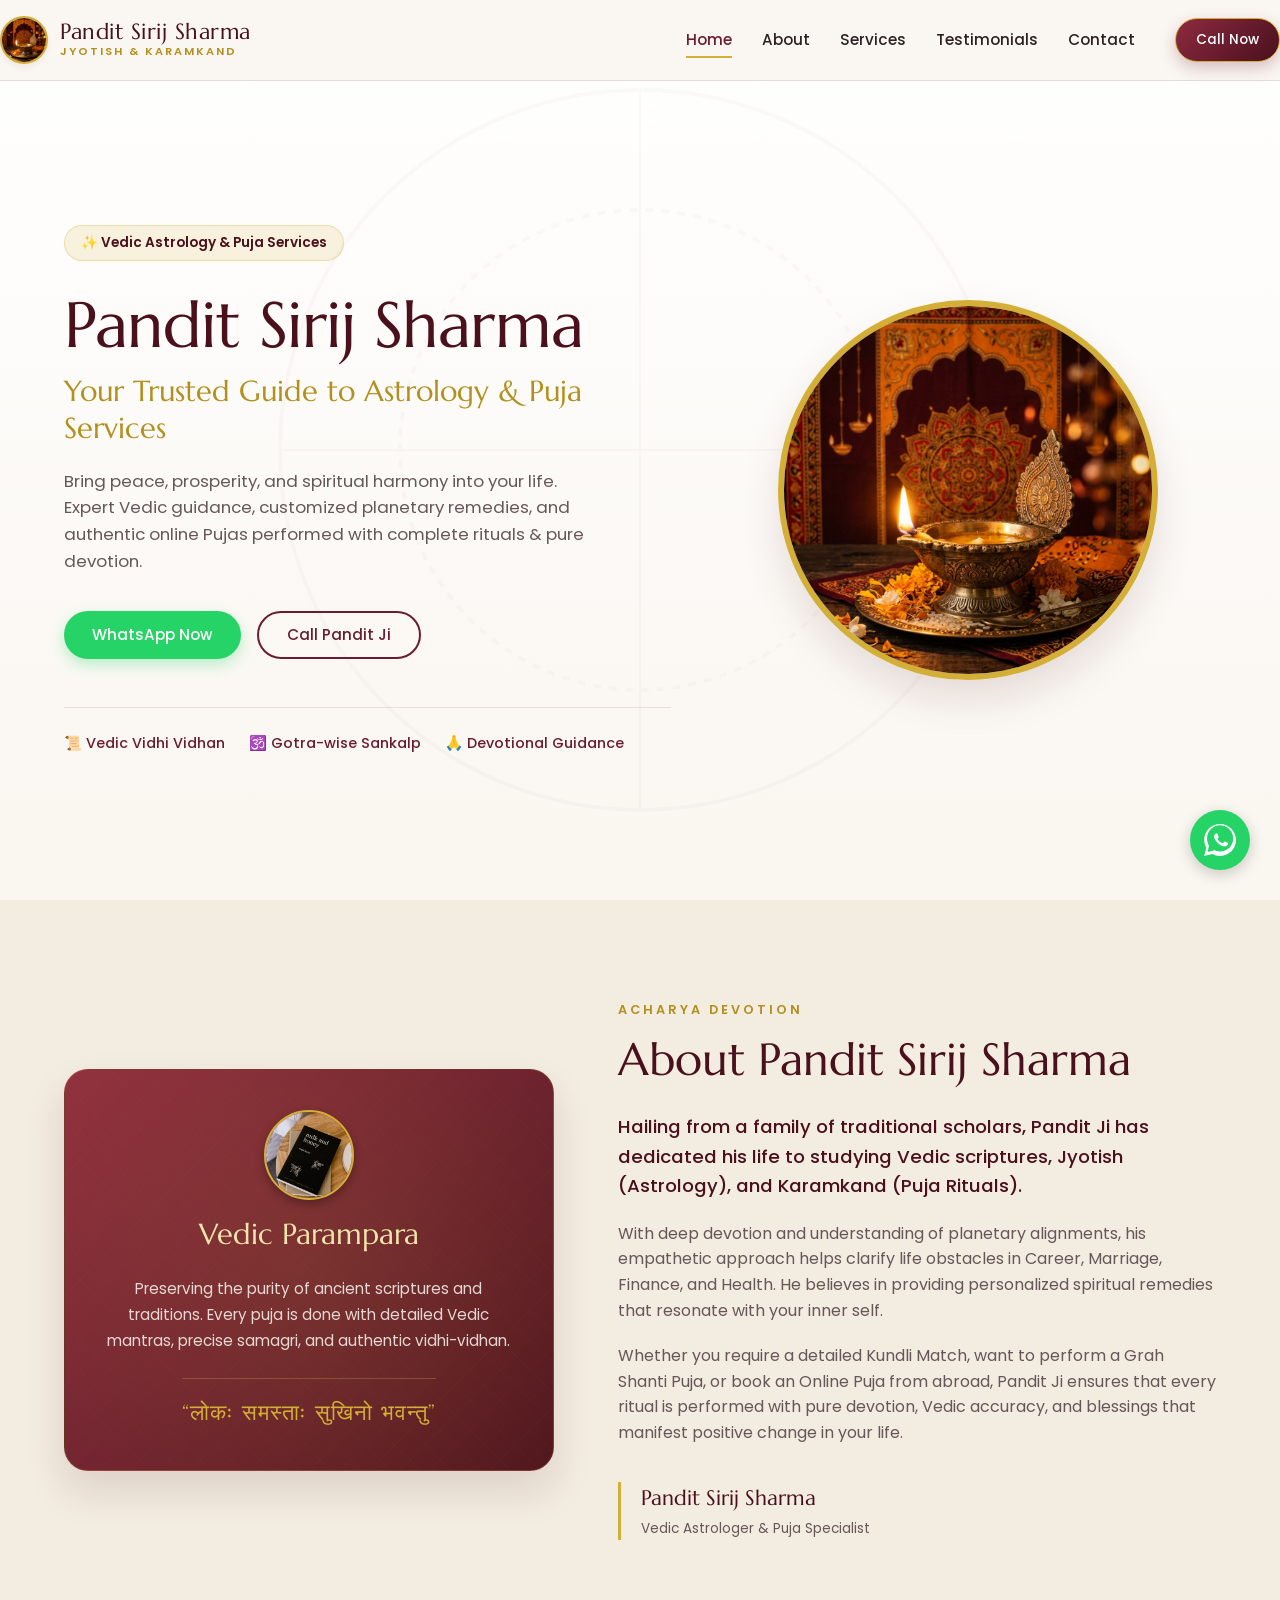
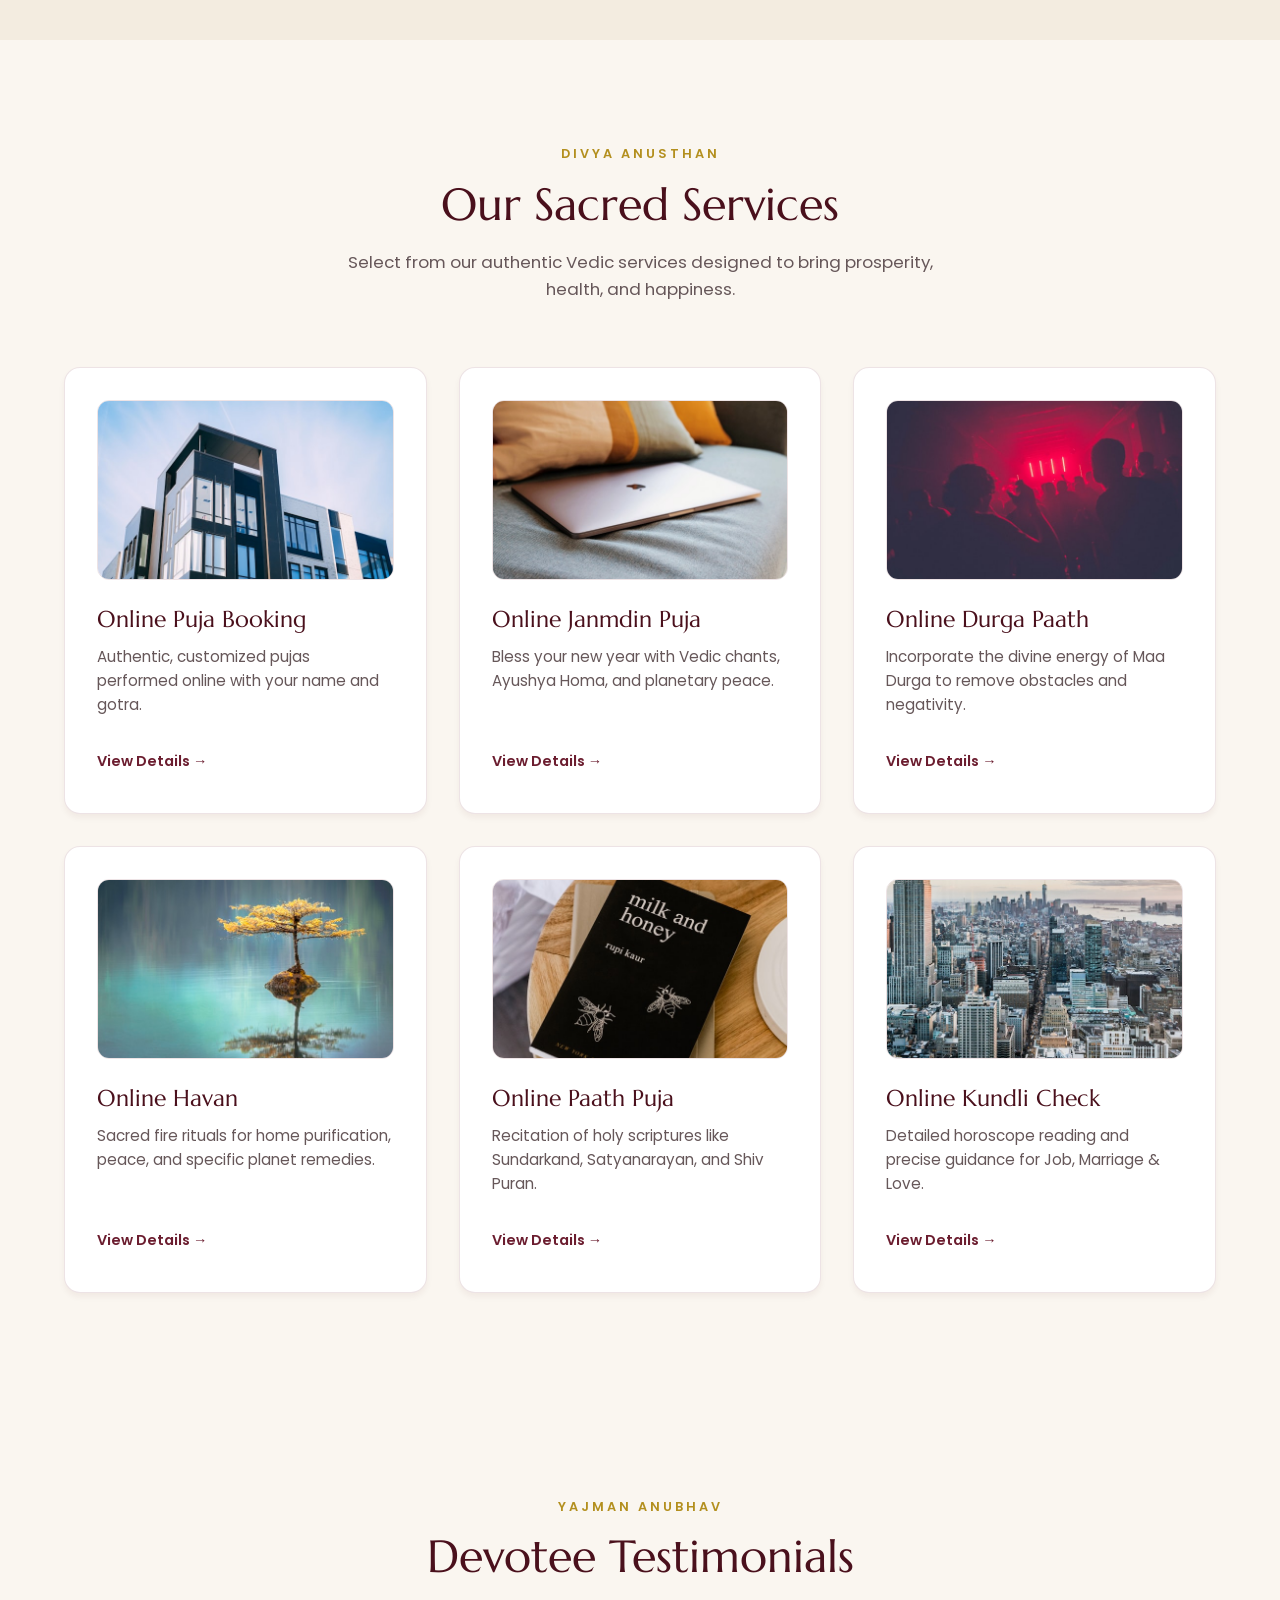
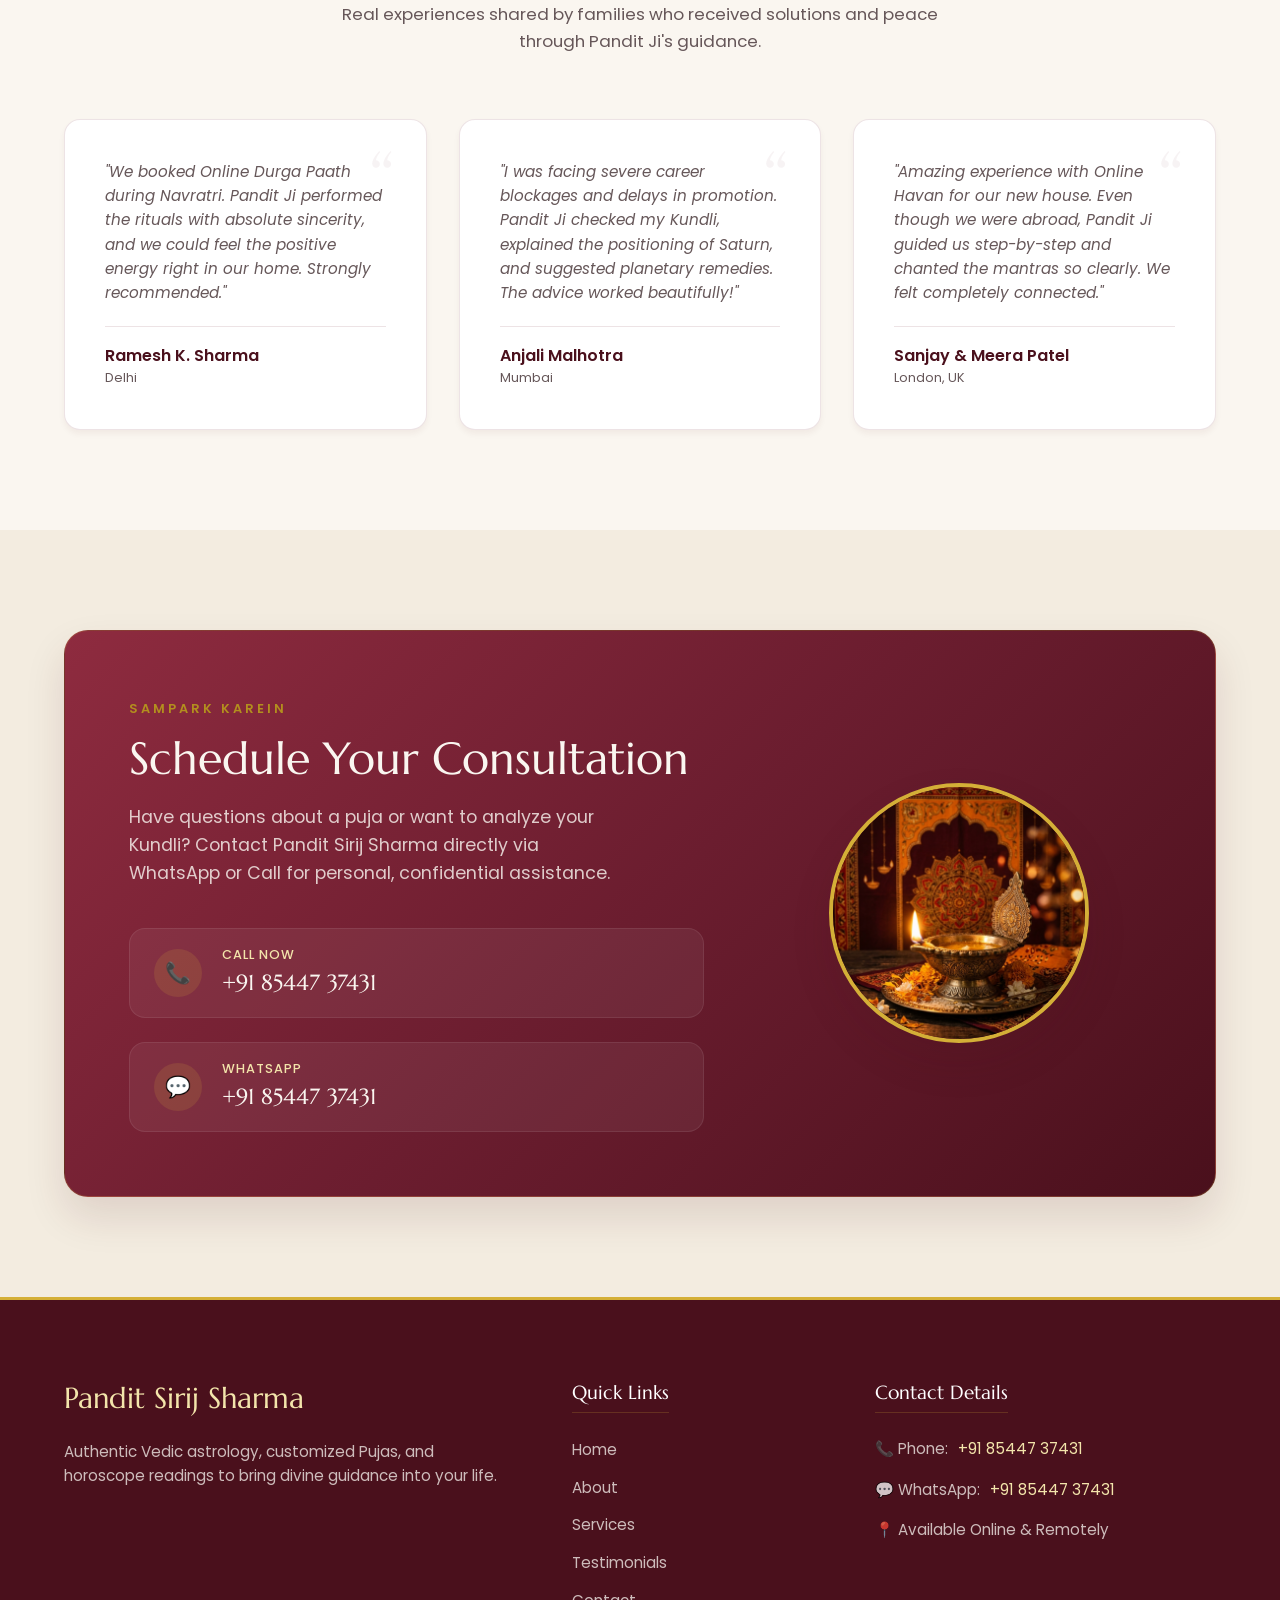
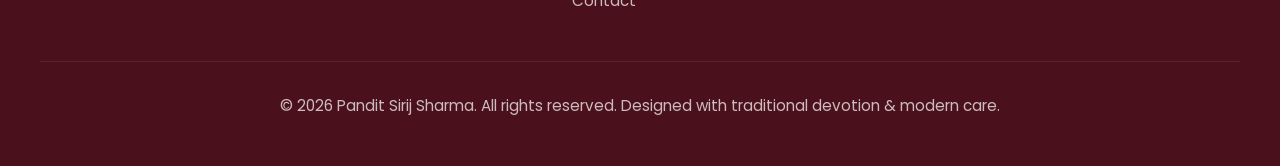
==== commit 709dde9e: "feat: Enhance website (split pages, replace icons with real images, remove stats, fix responsiveness" ====
--- a/index.html
+++ b/index.html
@@ -16,7 +16,7 @@
     <meta property="og:url" content="https://sirijastro.com/">
     <meta property="og:title" content="Pandit Sirij Sharma | Online Puja & Astrology Services">
     <meta property="og:description" content="Connect with Pandit Sirij Sharma for Vedic Pujas, Havan, and detailed Kundli analysis. Get solutions for Love, Career, and Marriage.">
-    <meta property="og:image" content="assets/og-image.jpg">
+    <meta property="og:image" content="images/hero_diya.jpg">
 
     <!-- Twitter -->
     <meta property="twitter:card" content="summary_large_image">
@@ -36,19 +36,10 @@
     <!-- Header / Navbar -->
     <header class="navbar">
         <div class="nav-container">
-            <a href="#home" class="logo">
-                <!-- SVG Logo with Mandala/Om motif -->
-                <svg class="logo-svg" viewBox="0 0 100 100" xmlns="http://www.w3.org/2000/svg">
-                    <circle cx="50" cy="50" r="45" fill="none" stroke="var(--gold)" stroke-width="1.5" stroke-dasharray="3 3"/>
-                    <circle cx="50" cy="50" r="38" fill="none" stroke="var(--maroon)" stroke-width="1"/>
-                    <!-- Mandala elements -->
-                    <g transform="translate(50,50) scale(0.6)">
-                        <path d="M0,-30 C5,-15 15,-15 20,-20 C15,-5 15,5 20,20 C5,15 -5,15 -20,20 C-15,5 -15,-5 -20,-20 C-5,-15 5,-15 0,-30 Z" fill="var(--gold-gradient)"/>
-                        <circle cx="0" cy="0" r="8" fill="var(--maroon)"/>
-                        <!-- Inner Om Symbol -->
-                        <path d="M-4,-2 C-4,-4 -2,-6 1,-6 C3.5,-6 5,-4.5 5,-2 C5,1 2,3 -1,5 C0.5,6.5 2,8.5 2,10.5 C2,13 -0.5,15 -3.5,15 C-6.5,15 -8,12.5 -8,10 C-8,8 -6,7 -4.5,8 C-5,9.5 -4.5,11 -3,11 C-1.5,11 -0.5,9.5 -0.5,7.5 C-0.5,5.5 -2.5,4 -4.5,2.5 L-4.5,0.5 C-2,1.5 -1,0.5 -1,-1.5 C-1,-3 -2,-4 -3.5,-4 C-4.5,-4 -5,-3 -5,-2 Z" fill="var(--gold)" transform="scale(0.8) translate(-1, -1)"/>
-                    </g>
-                </svg>
+            <a href="index.html#home" class="logo">
+                <div class="logo-image-container">
+                    <img src="images/hero_diya.jpg" alt="Pandit Sirij Sharma Logo" class="logo-img">
+                </div>
                 <div class="logo-text">
                     <span class="logo-title">Pandit Sirij Sharma</span>
                     <span class="logo-subtitle">Jyotish & Karamkand</span>
@@ -63,15 +54,14 @@
             <!-- Nav Links -->
             <nav class="nav-menu">
                 <ul>
-                    <li><a href="#home" class="nav-link active">Home</a></li>
-                    <li><a href="#about" class="nav-link">About</a></li>
-                    <li><a href="#services" class="nav-link">Services</a></li>
-                    <li><a href="#testimonials" class="nav-link">Testimonials</a></li>
-                    <li><a href="#contact" class="nav-link">Contact</a></li>
+                    <li><a href="index.html#home" class="nav-link active">Home</a></li>
+                    <li><a href="index.html#about" class="nav-link">About</a></li>
+                    <li><a href="services.html" class="nav-link">Services</a></li>
+                    <li><a href="index.html#testimonials" class="nav-link">Testimonials</a></li>
+                    <li><a href="index.html#contact" class="nav-link">Contact</a></li>
                 </ul>
                 <div class="nav-cta">
                     <a href="tel:+918544737431" class="btn btn-secondary btn-sm">
-                        <svg class="icon-sm" viewBox="0 0 24 24" fill="none" stroke="currentColor" stroke-width="2"><path d="M22 16.92v3a2 2 0 0 1-2.18 2 19.79 19.79 0 0 1-8.63-3.07 19.5 19.5 0 0 1-6-6 19.79 19.79 0 0 1-3.07-8.67A2 2 0 0 1 4.11 2h3a2 2 0 0 1 2 1.72 12.84 12.84 0 0 0 .7 2.81 2 2 0 0 1-.45 2.11L8.09 9.91a16 16 0 0 0 6 6l1.27-1.27a2 2 0 0 1 2.11-.45 12.84 12.84 0 0 0 2.81.7A2 2 0 0 1 22 16.92z"/></svg>
                         Call Now
                     </a>
                 </div>
@@ -94,81 +84,30 @@
                     
                     <div class="hero-ctas">
                         <a href="https://wa.me/918544737431?text=Pranam%20Pandit%20Ji%2C%20I%20want%20to%20inquire%20about%20your%20services." target="_blank" class="btn btn-primary">
-                            <svg class="icon" viewBox="0 0 24 24" fill="currentColor">
-                                <path d="M.057 24l1.687-6.163c-1.041-1.804-1.588-3.849-1.587-5.946C.06 5.348 5.397.01 12.008.01c3.202.001 6.212 1.246 8.477 3.514 2.266 2.268 3.507 5.28 3.505 8.484-.004 6.657-5.34 11.997-11.953 11.997-2.005-.001-3.973-.502-5.724-1.455L0 24zm6.59-4.846c1.6.95 3.488 1.449 5.416 1.451 5.428 0 9.845-4.394 9.848-9.8 0-2.618-1.02-5.08-2.87-6.932-1.85-1.853-4.312-2.873-6.93-2.875-5.435 0-9.85 4.395-9.854 9.802-.001 1.944.51 3.841 1.48 5.518L2.73 21.082l4.918-1.288zM17.529 14c-.26-.13-1.536-.759-1.77-.844-.236-.086-.407-.13-.578.13-.17.26-.66.844-.809 1.012-.15.17-.297.19-.557.06-1.55-.777-2.525-1.26-3.536-3.009-.26-.45.26-.418.745-1.385.08-.168.04-.314-.02-.443-.06-.13-.578-1.393-.792-1.906-.21-.502-.42-.43-.578-.438-.15-.007-.32-.009-.49-.009-.17 0-.447.064-.68.314-.233.25-.889.87-.889 2.122 0 1.253.908 2.464 1.03 2.628.12.166 1.79 2.748 4.336 3.847 1.542.665 2.428.752 3.298.623.504-.075 1.536-.628 1.753-1.236.21-.606.21-1.127.146-1.236-.06-.109-.23-.173-.49-.303z"/>
-                            </svg>
                             WhatsApp Now
                         </a>
                         <a href="tel:+918544737431" class="btn btn-outline">
-                            <svg class="icon" viewBox="0 0 24 24" fill="none" stroke="currentColor" stroke-width="2"><path d="M22 16.92v3a2 2 0 0 1-2.18 2 19.79 19.79 0 0 1-8.63-3.07 19.5 19.5 0 0 1-6-6 19.79 19.79 0 0 1-3.07-8.67A2 2 0 0 1 4.11 2h3a2 2 0 0 1 2 1.72 12.84 12.84 0 0 0 .7 2.81 2 2 0 0 1-.45 2.11L8.09 9.91a16 16 0 0 0 6 6l1.27-1.27a2 2 0 0 1 2.11-.45 12.84 12.84 0 0 0 2.81.7A2 2 0 0 1 22 16.92z"/></svg>
                             Call Pandit Ji
                         </a>
                     </div>
 
                     <div class="hero-trust-indicators">
                         <div class="trust-item">
-                            <span class="trust-icon">🕉️</span>
-                            <span class="trust-text">15+ Years Experience</span>
+                            <span class="trust-text">📜 Vedic Vidhi Vidhan</span>
                         </div>
                         <div class="trust-item">
-                            <span class="trust-icon">📜</span>
-                            <span class="trust-text">Vedic Vidhi Vidhan</span>
+                            <span class="trust-text">🕉️ Gotra-wise Sankalp</span>
                         </div>
                         <div class="trust-item">
-                            <span class="trust-icon">⭐</span>
-                            <span class="trust-text">5000+ Happy Families</span>
+                            <span class="trust-text">🙏 Devotional Guidance</span>
                         </div>
                     </div>
                 </div>
 
                 <div class="hero-visual">
                     <div class="hero-image-wrapper">
-                        <!-- Decorative Frame for Pandit Ji's Portrait / Diya graphic -->
                         <div class="spiritual-frame">
-                            <svg class="frame-mandala" viewBox="0 0 200 200" xmlns="http://www.w3.org/2000/svg">
-                                <circle cx="100" cy="100" r="90" fill="none" stroke="var(--gold)" stroke-width="1" stroke-dasharray="4 4"/>
-                                <circle cx="100" cy="100" r="80" fill="none" stroke="var(--maroon)" stroke-width="1.5"/>
-                                <!-- 12 astrological zodiac divisions (decorative) -->
-                                <g stroke="var(--gold-alpha)" stroke-width="0.75">
-                                    <line x1="100" y1="10" x2="100" y2="190"/>
-                                    <line x1="10" y1="100" x2="190" y2="100"/>
-                                    <line x1="36.3" y1="36.3" x2="163.7" y2="163.7"/>
-                                    <line x1="36.3" y1="163.7" x2="163.7" y2="36.3"/>
-                                    <line x1="100" y1="100" x2="177.9" y2="55"/>
-                                    <line x1="100" y1="100" x2="22.1" y2="145"/>
-                                    <line x1="100" y1="100" x2="177.9" y2="145"/>
-                                    <line x1="100" y1="100" x2="22.1" y2="55"/>
-                                </g>
-                                <circle cx="100" cy="100" r="65" fill="none" stroke="var(--gold)" stroke-width="0.5"/>
-                            </svg>
-                            <!-- Elegant Spiritual Diya Artwork Inside Frame -->
-                            <div class="frame-artwork">
-                                <svg class="diya-artwork" viewBox="0 0 100 100" xmlns="http://www.w3.org/2000/svg">
-                                    <!-- Flame -->
-                                    <path d="M50,15 C55,28 62,35 62,45 C62,55 50,60 50,60 C50,60 38,55 38,45 C38,35 45,28 50,15 Z" fill="url(#flameGrad)">
-                                        <animate attributeName="d" 
-                                            values="M50,15 C55,28 62,35 62,45 C62,55 50,60 50,60 C50,60 38,55 38,45 C38,35 45,28 50,15 Z;
-                                                    M50,13 C53,27 60,33 60,45 C60,55 50,60 50,60 C50,60 40,55 40,45 C40,33 47,27 50,13 Z;
-                                                    M50,15 C55,28 62,35 62,45 C62,55 50,60 50,60 C50,60 38,55 38,45 C38,35 45,28 50,15 Z" 
-                                            dur="3s" repeatCount="indefinite"/>
-                                    </path>
-                                    <!-- Diya Base -->
-                                    <path d="M20,55 C20,55 25,75 50,75 C75,75 80,55 80,55 C80,55 70,63 50,63 C30,63 20,55 20,55 Z" fill="var(--maroon)" stroke="var(--gold)" stroke-width="1.5"/>
-                                    <path d="M35,62 C40,68 60,68 65,62" fill="none" stroke="var(--gold)" stroke-width="1" stroke-dasharray="1 2"/>
-                                    <!-- Glow -->
-                                    <circle cx="50" cy="40" r="25" fill="var(--gold)" opacity="0.15" filter="blur(8px)">
-                                        <animate attributeName="r" values="22;28;22" dur="3s" repeatCount="indefinite"/>
-                                    </circle>
-                                    <defs>
-                                        <radialGradient id="flameGrad" cx="50%" cy="70%" r="50%" fx="50%" fy="90%">
-                                            <stop offset="0%" stop-color="#FFF"/>
-                                            <stop offset="30%" stop-color="#FFDD6B"/>
-                                            <stop offset="70%" stop-color="#FF7B00"/>
-                                            <stop offset="100%" stop-color="#E03E00" stop-opacity="0"/>
-                                        </radialGradient>
-                                    </defs>
-                                </svg>
-                            </div>
+                            <img src="images/hero_diya.jpg" alt="Spiritual Diya" class="hero-img-visual">
                         </div>
                     </div>
                 </div>
@@ -184,7 +123,7 @@
                             <div class="card-glow"></div>
                             <div class="card-pattern"></div>
                             <div class="card-inner">
-                                <span class="om-symbol">🕉️</span>
+                                <img src="images/temple_scriptures.jpg" alt="Vedic scriptures" class="about-inner-img">
                                 <h3>Vedic Parampara</h3>
                                 <p>Preserving the purity of ancient scriptures and traditions. Every puja is done with detailed Vedic mantras, precise samagri, and authentic vidhi-vidhan.</p>
                                 <span class="shloka">“लोकः समस्ताः सुखिनो भवन्तु”</span>
@@ -194,11 +133,11 @@
                     <div class="about-content">
                         <span class="section-badge">Acharya Devotion</span>
                         <h2>About Pandit Sirij Sharma</h2>
-                        <p class="about-intro">For over 15 years, Pandit Sirij Sharma has been a guiding light for thousands of devotees seeking spiritual guidance, planetary remedies, and traditional Vedic rituals.</p>
+                        <p class="about-intro">Hailing from a family of traditional scholars, Pandit Ji has dedicated his life to studying Vedic scriptures, Jyotish (Astrology), and Karamkand (Puja Rituals).</p>
                         
-                        <p>Hailing from a family of traditional scholars, Pandit Ji has dedicated his life to studying Vedic scriptures, Jyotish (Astrology), and Karamkand (Puja Rituals). His deep understanding of planetary alignments combined with an empathetic approach helps clarify life obstacles in Career, Marriage, Finance, and Health.</p>
+                        <p>With deep devotion and understanding of planetary alignments, his empathetic approach helps clarify life obstacles in Career, Marriage, Finance, and Health. He believes in providing personalized spiritual remedies that resonate with your inner self.</p>
                         
-                        <p>Whether you require a detailed **Kundli Match**, want to perform a **Grah Shanti Puja** at your home, or book an **Online Puja** from abroad, Pandit Ji ensures that every ritual is performed with pure devotion, Vedic accuracy, and blessings that manifest positive change in your life.</p>
+                        <p>Whether you require a detailed Kundli Match, want to perform a Grah Shanti Puja, or book an Online Puja from abroad, Pandit Ji ensures that every ritual is performed with pure devotion, Vedic accuracy, and blessings that manifest positive change in your life.</p>
                         
                         <div class="signature-block">
                             <div class="sig-text">
@@ -223,321 +162,62 @@
                 <div class="services-grid">
                     <!-- Service 1 Preview -->
                     <div class="service-preview-card">
-                        <div class="preview-icon">
-                            <!-- SVG Kalash / Puja Booking -->
-                            <svg viewBox="0 0 64 64" fill="none" stroke="currentColor" stroke-width="2">
-                                <path d="M32 8c-8 0-14 6-14 14v4h28v-4c0-8-6-14-14-14z" fill="var(--gold-alpha)" stroke="var(--gold)"/>
-                                <path d="M14 26h36v6H14z" fill="var(--maroon)" stroke="var(--maroon)"/>
-                                <path d="M18 32c0 12 6 22 14 22s14-10 14-22H18z" stroke="var(--gold)" stroke-width="2"/>
-                                <path d="M32 2v6M24 3v5M40 3v5" stroke="var(--gold)" stroke-linecap="round"/>
-                            </svg>
+                        <div class="preview-img-container">
+                            <img src="images/puja_thali.jpg" alt="Online Puja Booking" class="preview-card-img">
                         </div>
                         <h3>Online Puja Booking</h3>
                         <p>Authentic, customized pujas performed online with your name and gotra.</p>
-                        <a href="#services-detail-puja" class="preview-link">Learn More & Book &rarr;</a>
+                        <a href="services.html#puja" class="preview-link">View Details &rarr;</a>
                     </div>
 
                     <!-- Service 2 Preview -->
                     <div class="service-preview-card">
-                        <div class="preview-icon">
-                            <!-- SVG Diya / Janmdin Puja -->
-                            <svg viewBox="0 0 64 64" fill="none" stroke="currentColor" stroke-width="2">
-                                <path d="M32 10c2 6 8 10 8 16s-3.5 10-8 10-8-4-8-10 6-10 8-16z" fill="var(--gold-alpha)" stroke="var(--gold)"/>
-                                <path d="M12 40h40v14H12z" stroke="var(--maroon)" stroke-width="2"/>
-                                <path d="M22 40V30M42 40V30" stroke="var(--gold)"/>
-                            </svg>
+                        <div class="preview-img-container">
+                            <img src="images/birthday_puja.jpg" alt="Online Janmdin Puja" class="preview-card-img">
                         </div>
                         <h3>Online Janmdin Puja</h3>
                         <p>Bless your new year with Vedic chants, Ayushya Homa, and planetary peace.</p>
-                        <a href="#services-detail-janmdin" class="preview-link">Learn More & Book &rarr;</a>
+                        <a href="services.html#janmdin" class="preview-link">View Details &rarr;</a>
                     </div>
 
                     <!-- Service 3 Preview -->
                     <div class="service-preview-card">
-                        <div class="preview-icon">
-                            <!-- SVG Trishul / Durga Paath -->
-                            <svg viewBox="0 0 64 64" fill="none" stroke="currentColor" stroke-width="2">
-                                <path d="M32 6v52M20 18c0 14 12 16 12 16M44 18c0 14-12 16-12 16" stroke="var(--gold)" stroke-width="2.5"/>
-                                <path d="M18 16a2 2 0 1 0 0-4 2 2 0 0 0 0 4zm28 0a2 2 0 1 0 0-4 2 2 0 0 0 0 4z" fill="var(--maroon)"/>
-                                <path d="M32 6l-3 6h6l-3-6z" fill="var(--gold)"/>
-                            </svg>
+                        <div class="preview-img-container">
+                            <img src="images/durga_idol.jpg" alt="Online Durga Paath" class="preview-card-img">
                         </div>
                         <h3>Online Durga Paath</h3>
                         <p>Incorporate the divine energy of Maa Durga to remove obstacles and negativity.</p>
-                        <a href="#services-detail-durga" class="preview-link">Learn More & Book &rarr;</a>
+                        <a href="services.html#durga" class="preview-link">View Details &rarr;</a>
                     </div>
 
                     <!-- Service 4 Preview -->
                     <div class="service-preview-card">
-                        <div class="preview-icon">
-                            <!-- SVG Havan Kund -->
-                            <svg viewBox="0 0 64 64" fill="none" stroke="currentColor" stroke-width="2">
-                                <path d="M10 44l6 14h32l6-14H10z" fill="var(--maroon)" stroke="var(--maroon)"/>
-                                <path d="M16 44V34h32v10H16z" stroke="var(--gold)"/>
-                                <path d="M26 24c2-4 6-8 6-8s4 4 6 8M20 28c2-3 4-5 4-5M44 28c-2-3-4-5-4-5" stroke="var(--gold)" stroke-linecap="round"/>
-                            </svg>
+                        <div class="preview-img-container">
+                            <img src="images/havan_fire.jpg" alt="Online Havan" class="preview-card-img">
                         </div>
                         <h3>Online Havan</h3>
                         <p>Sacred fire rituals for home purification, peace, and specific planet remedies.</p>
-                        <a href="#services-detail-havan" class="preview-link">Learn More & Book &rarr;</a>
+                        <a href="services.html#havan" class="preview-link">View Details &rarr;</a>
                     </div>
 
                     <!-- Service 5 Preview -->
                     <div class="service-preview-card">
-                        <div class="preview-icon">
-                            <!-- SVG Scroll / Paath Puja -->
-                            <svg viewBox="0 0 64 64" fill="none" stroke="currentColor" stroke-width="2">
-                                <path d="M14 12h36a4 4 0 0 1 4 4v32a4 4 0 0 1-4 4H14a4 4 0 0 1-4-4V16a4 4 0 0 1 4-4z" fill="var(--gold-alpha)" stroke="var(--gold)"/>
-                                <path d="M20 20h24M20 28h24M20 36h14" stroke="var(--maroon)" stroke-linecap="round"/>
-                            </svg>
+                        <div class="preview-img-container">
+                            <img src="images/temple_scriptures.jpg" alt="Online Paath Puja" class="preview-card-img">
                         </div>
                         <h3>Online Paath Puja</h3>
                         <p>Recitation of holy scriptures like Sundarkand, Satyanarayan, and Shiv Puran.</p>
-                        <a href="#services-detail-paath" class="preview-link">Learn More & Book &rarr;</a>
+                        <a href="services.html#paath" class="preview-link">View Details &rarr;</a>
                     </div>
 
                     <!-- Service 6 Preview -->
                     <div class="service-preview-card">
-                        <div class="preview-icon">
-                            <!-- SVG Kundli / Astro Wheel -->
-                            <svg viewBox="0 0 64 64" fill="none" stroke="currentColor" stroke-width="2">
-                                <circle cx="32" cy="32" r="26" stroke="var(--gold)" stroke-width="2"/>
-                                <circle cx="32" cy="32" r="18" fill="var(--gold-alpha)" stroke="var(--maroon)"/>
-                                <path d="M32 6v52M6 32h56M13.6 13.6l36.8 36.8M13.6 50.4l36.8-36.8" stroke="var(--gold)" stroke-width="1"/>
-                            </svg>
+                        <div class="preview-img-container">
+                            <img src="images/astrology_chart.jpg" alt="Online Kundli Check" class="preview-card-img">
                         </div>
                         <h3>Online Kundli Check</h3>
                         <p>Detailed horoscope reading and precise guidance for Job, Marriage & Love.</p>
-                        <a href="#services-detail-kundli" class="preview-link">Learn More & Book &rarr;</a>
-                    </div>
-                </div>
-            </div>
-        </section>
-
-        <!-- Services Detail Section (Acts as the Services Page) -->
-        <section id="services" class="services-detail-section">
-            <div class="container">
-                <div class="section-header">
-                    <span class="section-badge">Puja Vidhi & Jyotish</span>
-                    <h2>Detailed Services & Booking</h2>
-                    <p class="section-subtitle">Book authentic, personalized Vedic rituals and astrology consultations directly with Pandit Sirij Sharma.</p>
-                </div>
-
-                <div class="services-detail-list">
-                    <!-- Service 1: Online Puja Booking -->
-                    <div id="services-detail-puja" class="service-detail-card">
-                        <div class="service-detail-header">
-                            <div class="service-detail-icon">
-                                <svg viewBox="0 0 64 64" fill="none" stroke="currentColor" stroke-width="2">
-                                    <path d="M32 8c-8 0-14 6-14 14v4h28v-4c0-8-6-14-14-14z" fill="var(--gold-alpha)" stroke="var(--gold)"/>
-                                    <path d="M14 26h36v6H14z" fill="var(--maroon)" stroke="var(--maroon)"/>
-                                    <path d="M18 32c0 12 6 22 14 22s14-10 14-22H18z" stroke="var(--gold)" stroke-width="2"/>
-                                    <path d="M32 2v6M24 3v5M40 3v5" stroke="var(--gold)" stroke-linecap="round"/>
-                                </svg>
-                            </div>
-                            <div class="service-detail-title-block">
-                                <h3>Online Puja Booking</h3>
-                                <span class="service-badge-tag">Most Popular</span>
-                            </div>
-                        </div>
-                        <div class="service-detail-body">
-                            <p>Book traditional Pujas performed live via video call or recorded with your Sankalp (Devotee's Name, Gotra, and Birth details). Pandit Ji arranges all essential puja samagri on your behalf, chants correct Vedic mantras, and guides you through the live rituals.</p>
-                            <ul class="service-features">
-                                <li>✨ Ganesha Puja & Laxmi Kuber Puja for prosperity</li>
-                                <li>✨ Maha Mrityunjaya Puja for health and longevity</li>
-                                <li>✨ Navgrah Shanti Puja for planetary balancing</li>
-                                <li>✨ Live video streaming and customized puja sankalp</li>
-                            </ul>
-                        </div>
-                        <div class="service-detail-footer">
-                            <a href="https://wa.me/918544737431?text=Pranam%20Pandit%20Ji%2C%20I%20want%20to%20book%20an%20Online%20Puja." target="_blank" class="btn btn-primary btn-sm">
-                                <svg class="icon-sm" viewBox="0 0 24 24" fill="currentColor"><path d="M.057 24l1.687-6.163c-1.041-1.804-1.588-3.849-1.587-5.946C.06 5.348 5.397.01 12.008.01c3.202.001 6.212 1.246 8.477 3.514 2.266 2.268 3.507 5.28 3.505 8.484-.004 6.657-5.34 11.997-11.953 11.997-2.005-.001-3.973-.502-5.724-1.455L0 24zm6.59-4.846c1.6.95 3.488 1.449 5.416 1.451 5.428 0 9.845-4.394 9.848-9.8 0-2.618-1.02-5.08-2.87-6.932-1.85-1.853-4.312-2.873-6.93-2.875-5.435 0-9.85 4.395-9.854 9.802-.001 1.944.51 3.841 1.48 5.518L2.73 21.082l4.918-1.288zM17.529 14c-.26-.13-1.536-.759-1.77-.844-.236-.086-.407-.13-.578.13-.17.26-.66.844-.809 1.012-.15.17-.297.19-.557.06-1.55-.777-2.525-1.26-3.536-3.009-.26-.45.26-.418.745-1.385.08-.168.04-.314-.02-.443-.06-.13-.578-1.393-.792-1.906-.21-.502-.42-.43-.578-.438-.15-.007-.32-.009-.49-.009-.17 0-.447.064-.68.314-.233.25-.889.87-.889 2.122 0 1.253.908 2.464 1.03 2.628.12.166 1.79 2.748 4.336 3.847 1.542.665 2.428.752 3.298.623.504-.075 1.536-.628 1.753-1.236.21-.606.21-1.127.146-1.236-.06-.109-.23-.173-.49-.303z"/></svg>
-                                WhatsApp Now
-                            </a>
-                            <a href="tel:+918544737431" class="btn btn-secondary btn-sm">
-                                <svg class="icon-sm" viewBox="0 0 24 24" fill="none" stroke="currentColor" stroke-width="2"><path d="M22 16.92v3a2 2 0 0 1-2.18 2 19.79 19.79 0 0 1-8.63-3.07 19.5 19.5 0 0 1-6-6 19.79 19.79 0 0 1-3.07-8.67A2 2 0 0 1 4.11 2h3a2 2 0 0 1 2 1.72 12.84 12.84 0 0 0 .7 2.81 2 2 0 0 1-.45 2.11L8.09 9.91a16 16 0 0 0 6 6l1.27-1.27a2 2 0 0 1 2.11-.45 12.84 12.84 0 0 0 2.81.7A2 2 0 0 1 22 16.92z"/></svg>
-                                Call Now
-                            </a>
-                        </div>
-                    </div>
-
-                    <!-- Service 2: Online Janmdin Puja -->
-                    <div id="services-detail-janmdin" class="service-detail-card">
-                        <div class="service-detail-header">
-                            <div class="service-detail-icon">
-                                <svg viewBox="0 0 64 64" fill="none" stroke="currentColor" stroke-width="2">
-                                    <path d="M32 10c2 6 8 10 8 16s-3.5 10-8 10-8-4-8-10 6-10 8-16z" fill="var(--gold-alpha)" stroke="var(--gold)"/>
-                                    <path d="M12 40h40v14H12z" stroke="var(--maroon)" stroke-width="2"/>
-                                    <path d="M22 40V30M42 40V30" stroke="var(--gold)"/>
-                                </svg>
-                            </div>
-                            <div class="service-detail-title-block">
-                                <h3>Online Janmdin Puja</h3>
-                                <span class="service-badge-tag">Spiritual Birthday</span>
-                            </div>
-                        </div>
-                        <div class="service-detail-body">
-                            <p>Celebrate your birthday according to the Hindu calendar (Tithi). Janmdin Puja includes performing Ayushya Homa, requesting blessings from the Ashta Chiranjeevis (immortals) for long life, sound health, and protection from planetary afflictions.</p>
-                            <ul class="service-features">
-                                <li>✨ Personalized Sankalp for the birthday person</li>
-                                <li>✨ Ayushya Homa for long life and physical well-being</li>
-                                <li>✨ Navgrah and Janma Nakshatra Puja for mental clarity</li>
-                                <li>✨ Online telecast and remote participation</li>
-                            </ul>
-                        </div>
-                        <div class="service-detail-footer">
-                            <a href="https://wa.me/918544737431?text=Pranam%20Pandit%20Ji%2C%20I%20want%20to%20book%20an%20Online%20Janmdin%20Puja." target="_blank" class="btn btn-primary btn-sm">
-                                <svg class="icon-sm" viewBox="0 0 24 24" fill="currentColor"><path d="M.057 24l1.687-6.163c-1.041-1.804-1.588-3.849-1.587-5.946C.06 5.348 5.397.01 12.008.01c3.202.001 6.212 1.246 8.477 3.514 2.266 2.268 3.507 5.28 3.505 8.484-.004 6.657-5.34 11.997-11.953 11.997-2.005-.001-3.973-.502-5.724-1.455L0 24zm6.59-4.846c1.6.95 3.488 1.449 5.416 1.451 5.428 0 9.845-4.394 9.848-9.8 0-2.618-1.02-5.08-2.87-6.932-1.85-1.853-4.312-2.873-6.93-2.875-5.435 0-9.85 4.395-9.854 9.802-.001 1.944.51 3.841 1.48 5.518L2.73 21.082l4.918-1.288zM17.529 14c-.26-.13-1.536-.759-1.77-.844-.236-.086-.407-.13-.578.13-.17.26-.66.844-.809 1.012-.15.17-.297.19-.557.06-1.55-.777-2.525-1.26-3.536-3.009-.26-.45.26-.418.745-1.385.08-.168.04-.314-.02-.443-.06-.13-.578-1.393-.792-1.906-.21-.502-.42-.43-.578-.438-.15-.007-.32-.009-.49-.009-.17 0-.447.064-.68.314-.233.25-.889.87-.889 2.122 0 1.253.908 2.464 1.03 2.628.12.166 1.79 2.748 4.336 3.847 1.542.665 2.428.752 3.298.623.504-.075 1.536-.628 1.753-1.236.21-.606.21-1.127.146-1.236-.06-.109-.23-.173-.49-.303z"/></svg>
-                                WhatsApp Now
-                            </a>
-                            <a href="tel:+918544737431" class="btn btn-secondary btn-sm">
-                                <svg class="icon-sm" viewBox="0 0 24 24" fill="none" stroke="currentColor" stroke-width="2"><path d="M22 16.92v3a2 2 0 0 1-2.18 2 19.79 19.79 0 0 1-8.63-3.07 19.5 19.5 0 0 1-6-6 19.79 19.79 0 0 1-3.07-8.67A2 2 0 0 1 4.11 2h3a2 2 0 0 1 2 1.72 12.84 12.84 0 0 0 .7 2.81 2 2 0 0 1-.45 2.11L8.09 9.91a16 16 0 0 0 6 6l1.27-1.27a2 2 0 0 1 2.11-.45 12.84 12.84 0 0 0 2.81.7A2 2 0 0 1 22 16.92z"/></svg>
-                                Call Now
-                            </a>
-                        </div>
-                    </div>
-
-                    <!-- Service 3: Online Durga Paath Puja -->
-                    <div id="services-detail-durga" class="service-detail-card">
-                        <div class="service-detail-header">
-                            <div class="service-detail-icon">
-                                <svg viewBox="0 0 64 64" fill="none" stroke="currentColor" stroke-width="2">
-                                    <path d="M32 6v52M20 18c0 14 12 16 12 16M44 18c0 14-12 16-12 16" stroke="var(--gold)" stroke-width="2.5"/>
-                                    <path d="M18 16a2 2 0 1 0 0-4 2 2 0 0 0 0 4zm28 0a2 2 0 1 0 0-4 2 2 0 0 0 0 4z" fill="var(--maroon)"/>
-                                    <path d="M32 6l-3 6h6l-3-6z" fill="var(--gold)"/>
-                                </svg>
-                            </div>
-                            <div class="service-detail-title-block">
-                                <h3>Online Durga Paath Puja</h3>
-                                <span class="service-badge-tag">Devi Blessings</span>
-                            </div>
-                        </div>
-                        <div class="service-detail-body">
-                            <p>Recitation of Durga Saptashati Paath. Extremely powerful for eliminating negative energy, achieving victory over rivals, resolving court cases, and protecting your family from unseen dangers. Conducted on auspicious days like Ashtami, Navami, or during Navratri.</p>
-                            <ul class="service-features">
-                                <li>✨ Full Durga Saptashati path recitation with Samput path option</li>
-                                <li>✨ Removes vastu defects, black energy, and severe evil-eye</li>
-                                <li>✨ Promotes inner strength, courage, and mental peace</li>
-                                <li>✨ Prasad distribution guidance and sankalp details</li>
-                            </ul>
-                        </div>
-                        <div class="service-detail-footer">
-                            <a href="https://wa.me/918544737431?text=Pranam%20Pandit%20Ji%2C%20I%20want%20to%20book%20an%20Online%20Durga%20Paath%20Puja." target="_blank" class="btn btn-primary btn-sm">
-                                <svg class="icon-sm" viewBox="0 0 24 24" fill="currentColor"><path d="M.057 24l1.687-6.163c-1.041-1.804-1.588-3.849-1.587-5.946C.06 5.348 5.397.01 12.008.01c3.202.001 6.212 1.246 8.477 3.514 2.266 2.268 3.507 5.28 3.505 8.484-.004 6.657-5.34 11.997-11.953 11.997-2.005-.001-3.973-.502-5.724-1.455L0 24zm6.59-4.846c1.6.95 3.488 1.449 5.416 1.451 5.428 0 9.845-4.394 9.848-9.8 0-2.618-1.02-5.08-2.87-6.932-1.85-1.853-4.312-2.873-6.93-2.875-5.435 0-9.85 4.395-9.854 9.802-.001 1.944.51 3.841 1.48 5.518L2.73 21.082l4.918-1.288zM17.529 14c-.26-.13-1.536-.759-1.77-.844-.236-.086-.407-.13-.578.13-.17.26-.66.844-.809 1.012-.15.17-.297.19-.557.06-1.55-.777-2.525-1.26-3.536-3.009-.26-.45.26-.418.745-1.385.08-.168.04-.314-.02-.443-.06-.13-.578-1.393-.792-1.906-.21-.502-.42-.43-.578-.438-.15-.007-.32-.009-.49-.009-.17 0-.447.064-.68.314-.233.25-.889.87-.889 2.122 0 1.253.908 2.464 1.03 2.628.12.166 1.79 2.748 4.336 3.847 1.542.665 2.428.752 3.298.623.504-.075 1.536-.628 1.753-1.236.21-.606.21-1.127.146-1.236-.06-.109-.23-.173-.49-.303z"/></svg>
-                                WhatsApp Now
-                            </a>
-                            <a href="tel:+918544737431" class="btn btn-secondary btn-sm">
-                                <svg class="icon-sm" viewBox="0 0 24 24" fill="none" stroke="currentColor" stroke-width="2"><path d="M22 16.92v3a2 2 0 0 1-2.18 2 19.79 19.79 0 0 1-8.63-3.07 19.5 19.5 0 0 1-6-6 19.79 19.79 0 0 1-3.07-8.67A2 2 0 0 1 4.11 2h3a2 2 0 0 1 2 1.72 12.84 12.84 0 0 0 .7 2.81 2 2 0 0 1-.45 2.11L8.09 9.91a16 16 0 0 0 6 6l1.27-1.27a2 2 0 0 1 2.11-.45 12.84 12.84 0 0 0 2.81.7A2 2 0 0 1 22 16.92z"/></svg>
-                                Call Now
-                            </a>
-                        </div>
-                    </div>
-
-                    <!-- Service 4: Online Havan -->
-                    <div id="services-detail-havan" class="service-detail-card">
-                        <div class="service-detail-header">
-                            <div class="service-detail-icon">
-                                <svg viewBox="0 0 64 64" fill="none" stroke="currentColor" stroke-width="2">
-                                    <path d="M10 44l6 14h32l6-14H10z" fill="var(--maroon)" stroke="var(--maroon)"/>
-                                    <path d="M16 44V34h32v10H16z" stroke="var(--gold)"/>
-                                    <path d="M26 24c2-4 6-8 6-8s4 4 6 8M20 28c2-3 4-5 4-5M44 28c-2-3-4-5-4-5" stroke="var(--gold)" stroke-linecap="round"/>
-                                </svg>
-                            </div>
-                            <div class="service-detail-title-block">
-                                <h3>Online Havan</h3>
-                                <span class="service-badge-tag">Sacred Fire Ritual</span>
-                            </div>
-                        </div>
-                        <div class="service-detail-body">
-                            <p>Perform sacred fire rituals (Homa) remotely. Havan cleanses the surrounding atmosphere of negative energies, aligns planetary combinations, and secures the blessings of divine forces. Done for Griha Pravesh, Business Growth, or planetary peace.</p>
-                            <ul class="service-features">
-                                <li>✨ Ganapati Havan / Navgrah Havan for general success</li>
-                                <li>✨ Rudrabhishek Havan for clearing health blockages</li>
-                                <li>✨ Custom-tailored planetary samagri for planetary alignment</li>
-                                <li>✨ Detailed instructions on home setup for receiving divine vibrations</li>
-                            </ul>
-                        </div>
-                        <div class="service-detail-footer">
-                            <a href="https://wa.me/918544737431?text=Pranam%20Pandit%20Ji%2C%20I%20want%20to%20book%20an%20Online%20Havan." target="_blank" class="btn btn-primary btn-sm">
-                                <svg class="icon-sm" viewBox="0 0 24 24" fill="currentColor"><path d="M.057 24l1.687-6.163c-1.041-1.804-1.588-3.849-1.587-5.946C.06 5.348 5.397.01 12.008.01c3.202.001 6.212 1.246 8.477 3.514 2.266 2.268 3.507 5.28 3.505 8.484-.004 6.657-5.34 11.997-11.953 11.997-2.005-.001-3.973-.502-5.724-1.455L0 24zm6.59-4.846c1.6.95 3.488 1.449 5.416 1.451 5.428 0 9.845-4.394 9.848-9.8 0-2.618-1.02-5.08-2.87-6.932-1.85-1.853-4.312-2.873-6.93-2.875-5.435 0-9.85 4.395-9.854 9.802-.001 1.944.51 3.841 1.48 5.518L2.73 21.082l4.918-1.288zM17.529 14c-.26-.13-1.536-.759-1.77-.844-.236-.086-.407-.13-.578.13-.17.26-.66.844-.809 1.012-.15.17-.297.19-.557.06-1.55-.777-2.525-1.26-3.536-3.009-.26-.45.26-.418.745-1.385.08-.168.04-.314-.02-.443-.06-.13-.578-1.393-.792-1.906-.21-.502-.42-.43-.578-.438-.15-.007-.32-.009-.49-.009-.17 0-.447.064-.68.314-.233.25-.889.87-.889 2.122 0 1.253.908 2.464 1.03 2.628.12.166 1.79 2.748 4.336 3.847 1.542.665 2.428.752 3.298.623.504-.075 1.536-.628 1.753-1.236.21-.606.21-1.127.146-1.236-.06-.109-.23-.173-.49-.303z"/></svg>
-                                WhatsApp Now
-                            </a>
-                            <a href="tel:+918544737431" class="btn btn-secondary btn-sm">
-                                <svg class="icon-sm" viewBox="0 0 24 24" fill="none" stroke="currentColor" stroke-width="2"><path d="M22 16.92v3a2 2 0 0 1-2.18 2 19.79 19.79 0 0 1-8.63-3.07 19.5 19.5 0 0 1-6-6 19.79 19.79 0 0 1-3.07-8.67A2 2 0 0 1 4.11 2h3a2 2 0 0 1 2 1.72 12.84 12.84 0 0 0 .7 2.81 2 2 0 0 1-.45 2.11L8.09 9.91a16 16 0 0 0 6 6l1.27-1.27a2 2 0 0 1 2.11-.45 12.84 12.84 0 0 0 2.81.7A2 2 0 0 1 22 16.92z"/></svg>
-                                Call Now
-                            </a>
-                        </div>
-                    </div>
-
-                    <!-- Service 5: Online Paath Puja -->
-                    <div id="services-detail-paath" class="service-detail-card">
-                        <div class="service-detail-header">
-                            <div class="service-detail-icon">
-                                <svg viewBox="0 0 64 64" fill="none" stroke="currentColor" stroke-width="2">
-                                    <path d="M14 12h36a4 4 0 0 1 4 4v32a4 4 0 0 1-4 4H14a4 4 0 0 1-4-4V16a4 4 0 0 1 4-4z" fill="var(--gold-alpha)" stroke="var(--gold)"/>
-                                    <path d="M20 20h24M20 28h24M20 36h14" stroke="var(--maroon)" stroke-linecap="round"/>
-                                </svg>
-                            </div>
-                            <div class="service-detail-title-block">
-                                <h3>Online Paath Puja</h3>
-                                <span class="service-badge-tag">Scriptural Recital</span>
-                            </div>
-                        </div>
-                        <div class="service-detail-body">
-                            <p>Special recitation of holy Hindu scriptures. These traditional readings fill your household with spiritual vibrations, invoke peace, and eliminate deep-rooted family discord. Book for monthly occasions or special family ceremonies.</p>
-                            <ul class="service-features">
-                                <li>✨ Sundarkand Paath for courage and overcoming trouble</li>
-                                <li>✨ Satyanarayan Vrat Katha for household happiness and peace</li>
-                                <li>✨ Rudri Path or Shiv Purana Path for health and healing</li>
-                                <li>✨ Bhagwat Gita / Ramayana Path sessions</li>
-                            </ul>
-                        </div>
-                        <div class="service-detail-footer">
-                            <a href="https://wa.me/918544737431?text=Pranam%20Pandit%20Ji%2C%20I%20want%20to%20book%20an%20Online%20Paath%20Puja." target="_blank" class="btn btn-primary btn-sm">
-                                <svg class="icon-sm" viewBox="0 0 24 24" fill="currentColor"><path d="M.057 24l1.687-6.163c-1.041-1.804-1.588-3.849-1.587-5.946C.06 5.348 5.397.01 12.008.01c3.202.001 6.212 1.246 8.477 3.514 2.266 2.268 3.507 5.28 3.505 8.484-.004 6.657-5.34 11.997-11.953 11.997-2.005-.001-3.973-.502-5.724-1.455L0 24zm6.59-4.846c1.6.95 3.488 1.449 5.416 1.451 5.428 0 9.845-4.394 9.848-9.8 0-2.618-1.02-5.08-2.87-6.932-1.85-1.853-4.312-2.873-6.93-2.875-5.435 0-9.85 4.395-9.854 9.802-.001 1.944.51 3.841 1.48 5.518L2.73 21.082l4.918-1.288zM17.529 14c-.26-.13-1.536-.759-1.77-.844-.236-.086-.407-.13-.578.13-.17.26-.66.844-.809 1.012-.15.17-.297.19-.557.06-1.55-.777-2.525-1.26-3.536-3.009-.26-.45.26-.418.745-1.385.08-.168.04-.314-.02-.443-.06-.13-.578-1.393-.792-1.906-.21-.502-.42-.43-.578-.438-.15-.007-.32-.009-.49-.009-.17 0-.447.064-.68.314-.233.25-.889.87-.889 2.122 0 1.253.908 2.464 1.03 2.628.12.166 1.79 2.748 4.336 3.847 1.542.665 2.428.752 3.298.623.504-.075 1.536-.628 1.753-1.236.21-.606.21-1.127.146-1.236-.06-.109-.23-.173-.49-.303z"/></svg>
-                                WhatsApp Now
-                            </a>
-                            <a href="tel:+918544737431" class="btn btn-secondary btn-sm">
-                                <svg class="icon-sm" viewBox="0 0 24 24" fill="none" stroke="currentColor" stroke-width="2"><path d="M22 16.92v3a2 2 0 0 1-2.18 2 19.79 19.79 0 0 1-8.63-3.07 19.5 19.5 0 0 1-6-6 19.79 19.79 0 0 1-3.07-8.67A2 2 0 0 1 4.11 2h3a2 2 0 0 1 2 1.72 12.84 12.84 0 0 0 .7 2.81 2 2 0 0 1-.45 2.11L8.09 9.91a16 16 0 0 0 6 6l1.27-1.27a2 2 0 0 1 2.11-.45 12.84 12.84 0 0 0 2.81.7A2 2 0 0 1 22 16.92z"/></svg>
-                                Call Now
-                            </a>
-                        </div>
-                    </div>
-
-                    <!-- Service 6: Online Kundli Check -->
-                    <div id="services-detail-kundli" class="service-detail-card">
-                        <div class="service-detail-header">
-                            <div class="service-detail-icon">
-                                <svg viewBox="0 0 64 64" fill="none" stroke="currentColor" stroke-width="2">
-                                    <circle cx="32" cy="32" r="26" stroke="var(--gold)" stroke-width="2"/>
-                                    <circle cx="32" cy="32" r="18" fill="var(--gold-alpha)" stroke="var(--maroon)"/>
-                                    <path d="M32 6v52M6 32h56M13.6 13.6l36.8 36.8M13.6 50.4l36.8-36.8" stroke="var(--gold)" stroke-width="1"/>
-                                </svg>
-                            </div>
-                            <div class="service-detail-title-block">
-                                <h3>Online Kundli Check</h3>
-                                <span class="service-badge-tag">Astro Consultation</span>
-                            </div>
-                        </div>
-                        <div class="service-detail-body">
-                            <p>Get a detailed, personalized breakdown of your Janma Kundli (Birth Chart). Learn how planetary positions influence key aspects of your life. Get practical, customized remedies like stone suggestions, fasts, mantra chanting, or specific pujas.</p>
-                            <ul class="service-features">
-                                <li>💼 <strong>Career & Jobs:</strong> Prospects, promotions, and auspicious times for business launch</li>
-                                <li>❤️ <strong>Love & Marriage:</strong> Gun Milan (Kundli matching), Manglik Dosha checks, relationship harmony</li>
-                                <li>📈 <strong>Wealth & Finance:</strong> Remedies for debt, financial stability, and property growth</li>
-                                <li>🩺 <strong>Health:</strong> Analysis of weak planets affecting physical health</li>
-                            </ul>
-                        </div>
-                        <div class="service-detail-footer">
-                            <a href="https://wa.me/918544737431?text=Pranam%20Pandit%20Ji%2C%20I%20want%20to%20get%20my%20Kundli%20checked." target="_blank" class="btn btn-primary btn-sm">
-                                <svg class="icon-sm" viewBox="0 0 24 24" fill="currentColor"><path d="M.057 24l1.687-6.163c-1.041-1.804-1.588-3.849-1.587-5.946C.06 5.348 5.397.01 12.008.01c3.202.001 6.212 1.246 8.477 3.514 2.266 2.268 3.507 5.28 3.505 8.484-.004 6.657-5.34 11.997-11.953 11.997-2.005-.001-3.973-.502-5.724-1.455L0 24zm6.59-4.846c1.6.95 3.488 1.449 5.416 1.451 5.428 0 9.845-4.394 9.848-9.8 0-2.618-1.02-5.08-2.87-6.932-1.85-1.853-4.312-2.873-6.93-2.875-5.435 0-9.85 4.395-9.854 9.802-.001 1.944.51 3.841 1.48 5.518L2.73 21.082l4.918-1.288zM17.529 14c-.26-.13-1.536-.759-1.77-.844-.236-.086-.407-.13-.578.13-.17.26-.66.844-.809 1.012-.15.17-.297.19-.557.06-1.55-.777-2.525-1.26-3.536-3.009-.26-.45.26-.418.745-1.385.08-.168.04-.314-.02-.443-.06-.13-.578-1.393-.792-1.906-.21-.502-.42-.43-.578-.438-.15-.007-.32-.009-.49-.009-.17 0-.447.064-.68.314-.233.25-.889.87-.889 2.122 0 1.253.908 2.464 1.03 2.628.12.166 1.79 2.748 4.336 3.847 1.542.665 2.428.752 3.298.623.504-.075 1.536-.628 1.753-1.236.21-.606.21-1.127.146-1.236-.06-.109-.23-.173-.49-.303z"/></svg>
-                                WhatsApp Now
-                            </a>
-                            <a href="tel:+918544737431" class="btn btn-secondary btn-sm">
-                                <svg class="icon-sm" viewBox="0 0 24 24" fill="none" stroke="currentColor" stroke-width="2"><path d="M22 16.92v3a2 2 0 0 1-2.18 2 19.79 19.79 0 0 1-8.63-3.07 19.5 19.5 0 0 1-6-6 19.79 19.79 0 0 1-3.07-8.67A2 2 0 0 1 4.11 2h3a2 2 0 0 1 2 1.72 12.84 12.84 0 0 0 .7 2.81 2 2 0 0 1-.45 2.11L8.09 9.91a16 16 0 0 0 6 6l1.27-1.27a2 2 0 0 1 2.11-.45 12.84 12.84 0 0 0 2.81.7A2 2 0 0 1 22 16.92z"/></svg>
-                                Call Now
-                            </a>
-                        </div>
+                        <a href="services.html#kundli" class="preview-link">View Details &rarr;</a>
                     </div>
                 </div>
             </div>
@@ -554,7 +234,6 @@
 
                 <div class="testimonials-grid">
                     <div class="testimonial-card">
-                        <div class="rating">⭐⭐⭐⭐⭐</div>
                         <p class="testimonial-text">"We booked Online Durga Paath during Navratri. Pandit Ji performed the rituals with absolute sincerity, and we could feel the positive energy right in our home. Strongly recommended."</p>
                         <div class="testimonial-author">
                             <span class="author-name">Ramesh K. Sharma</span>
@@ -563,7 +242,6 @@
                     </div>
 
                     <div class="testimonial-card">
-                        <div class="rating">⭐⭐⭐⭐⭐</div>
                         <p class="testimonial-text">"I was facing severe career blockages and delays in promotion. Pandit Ji checked my Kundli, explained the positioning of Saturn, and suggested planetary remedies. The advice worked beautifully!"</p>
                         <div class="testimonial-author">
                             <span class="author-name">Anjali Malhotra</span>
@@ -572,7 +250,6 @@
                     </div>
 
                     <div class="testimonial-card">
-                        <div class="rating">⭐⭐⭐⭐⭐</div>
                         <p class="testimonial-text">"Amazing experience with Online Havan for our new house. Even though we were abroad, Pandit Ji guided us step-by-step and chanted the mantras so clearly. We felt completely connected."</p>
                         <div class="testimonial-author">
                             <span class="author-name">Sanjay & Meera Patel</span>
@@ -610,9 +287,8 @@
                         </div>
                     </div>
                     <div class="contact-illustration">
-                        <!-- Mandalas or graphical visual of peace -->
                         <div class="mandala-outer">
-                            <div class="mandala-inner">🕉️</div>
+                            <img src="images/hero_diya.jpg" alt="Spiritual motif decoration" class="contact-inner-img">
                         </div>
                     </div>
                 </div>
@@ -631,11 +307,11 @@
             <div class="footer-links">
                 <h4>Quick Links</h4>
                 <ul>
-                    <li><a href="#home">Home</a></li>
-                    <li><a href="#about">About</a></li>
-                    <li><a href="#services">Services</a></li>
-                    <li><a href="#testimonials">Testimonials</a></li>
-                    <li><a href="#contact">Contact</a></li>
+                    <li><a href="index.html#home">Home</a></li>
+                    <li><a href="index.html#about">About</a></li>
+                    <li><a href="services.html">Services</a></li>
+                    <li><a href="index.html#testimonials">Testimonials</a></li>
+                    <li><a href="index.html#contact">Contact</a></li>
                 </ul>
             </div>
             <div class="footer-contact">
--- a/style.css
+++ b/style.css
@@ -50,9 +50,10 @@
     padding: 0;
 }
 
-html {
+html, body {
+    width: 100%;
+    overflow-x: hidden; /* Avoid horizontal scroll globally */
     scroll-behavior: smooth;
-    font-size: 16px;
 }
 
 body {
@@ -60,7 +61,6 @@
     background-color: var(--cream);
     color: var(--text-dark);
     line-height: 1.6;
-    overflow-x: hidden;
     -webkit-font-smoothing: antialiased;
 }
 
@@ -90,6 +90,7 @@
     max-width: 100%;
     height: auto;
     display: block;
+    object-fit: cover;
 }
 
 .container {
@@ -100,14 +101,15 @@
 }
 
 /* ==========================================================================
-   Buttons & CTAs
+   Buttons & CTAs (Min 44px Touch Targets)
    ========================================================================== */
 .btn {
     display: inline-flex;
     align-items: center;
     justify-content: center;
     gap: 8px;
-    padding: 12px 28px;
+    height: 48px; /* 48px standard touch target */
+    padding: 0 28px;
     font-family: var(--font-body);
     font-size: 0.95rem;
     font-weight: 500;
@@ -132,7 +134,7 @@
 .btn-secondary {
     background: var(--maroon-gradient);
     color: var(--white);
-    border: 1px stroke var(--gold);
+    border: 1px solid var(--gold);
     box-shadow: 0 6px 15px rgba(107, 29, 47, 0.25);
 }
 
@@ -156,18 +158,9 @@
 }
 
 .btn-sm {
-    padding: 8px 18px;
+    height: 44px; /* Minimum target height on mobile */
+    padding: 0 20px;
     font-size: 0.85rem;
-}
-
-.icon {
-    width: 20px;
-    height: 20px;
-}
-
-.icon-sm {
-    width: 16px;
-    height: 16px;
 }
 
 /* ==========================================================================
@@ -179,7 +172,7 @@
     left: 0;
     width: 100%;
     z-index: 1000;
-    background-color: rgba(250, 246, 240, 0.85);
+    background-color: rgba(250, 246, 240, 0.9);
     backdrop-filter: blur(12px);
     -webkit-backdrop-filter: blur(12px);
     border-bottom: 1px solid var(--border-color);
@@ -189,7 +182,7 @@
 .navbar.scrolled {
     background-color: var(--cream);
     box-shadow: var(--shadow-sm);
-    padding: 10px 0;
+    padding: 5px 0;
 }
 
 .nav-container {
@@ -205,10 +198,19 @@
     gap: 12px;
 }
 
-.logo-svg {
-    width: 50px;
-    height: 50px;
-    filter: drop-shadow(0 2px 4px rgba(74, 16, 28, 0.15));
+.logo-image-container {
+    width: 48px;
+    height: 48px;
+    border-radius: 50%;
+    overflow: hidden;
+    border: 2px solid var(--gold);
+    box-shadow: var(--shadow-sm);
+}
+
+.logo-img {
+    width: 100%;
+    height: 100%;
+    object-position: center;
 }
 
 .logo-text {
@@ -218,7 +220,7 @@
 
 .logo-title {
     font-family: var(--font-heading);
-    font-size: 1.5rem;
+    font-size: 1.4rem;
     color: var(--maroon-dark);
     font-weight: 500;
     letter-spacing: 0.5px;
@@ -226,7 +228,7 @@
 }
 
 .logo-subtitle {
-    font-size: 0.75rem;
+    font-size: 0.7rem;
     color: var(--gold-dark);
     letter-spacing: 2px;
     text-transform: uppercase;
@@ -238,7 +240,7 @@
     background: none;
     border: none;
     cursor: pointer;
-    padding: 8px;
+    padding: 12px; /* Ensure big touch target */
 }
 
 .hamburger {
@@ -318,11 +320,12 @@
     top: 50%;
     left: 50%;
     transform: translate(-50%, -50%);
-    width: 800px;
+    width: 100%;
+    max-width: 800px;
     height: 800px;
-    opacity: 0.03;
+    opacity: 0.02;
     pointer-events: none;
-    background-image: url('data:image/svg+xml;utf8,<svg xmlns="http://www.w3.org/2000/svg" viewBox="0 0 100 100"><circle cx="50" cy="50" r="45" fill="none" stroke="%236B1D2F" stroke-width="0.5"/><path d="M50 5 L50 95 M5 50 L95 50" stroke="%236B1D2F" stroke-width="0.25"/><circle cx="50" cy="50" r="30" fill="none" stroke="%236B1D2F" stroke-width="0.5" stroke-dasharray="1 1"/><circle cx="50" cy="50" r="15" fill="none" stroke="%236B1D2F" stroke-width="0.5"/></svg>');
+    background-image: url('data:image/svg+xml;utf8,<svg xmlns="http://www.w3.org/2000/svg" viewBox="0 0 100 100"><circle cx="50" cy="50" r="45" fill="none" stroke="%236B1D2F" stroke-width="0.5"/><path d="M50 5 L50 95 M5 50 L95 50" stroke="%236B1D2F" stroke-width="0.25"/><circle cx="50" cy="50" r="30" fill="none" stroke="%236B1D2F" stroke-width="0.5" stroke-dasharray="1 1"/></svg>');
     background-size: contain;
     background-repeat: no-repeat;
     animation: slow-rotate 120s linear infinite;
@@ -384,69 +387,51 @@
 
 .hero-trust-indicators {
     display: flex;
-    gap: 32px;
+    gap: 24px;
     border-top: 1px solid var(--border-color);
     padding-top: 24px;
     width: 100%;
+    flex-wrap: wrap;
 }
 
 .trust-item {
     display: flex;
     align-items: center;
-    gap: 10px;
-}
-
-.trust-icon {
-    font-size: 1.5rem;
+    gap: 8px;
 }
 
 .trust-text {
     font-size: 0.9rem;
     font-weight: 500;
-    color: var(--text-dark);
+    color: var(--maroon);
 }
 
 .hero-visual {
     display: flex;
     justify-content: center;
+    width: 100%;
 }
 
 .hero-image-wrapper {
     position: relative;
+    width: 100%;
+    max-width: 380px;
 }
 
 .spiritual-frame {
     position: relative;
-    width: 320px;
-    height: 320px;
-    display: flex;
-    align-items: center;
-    justify-content: center;
-}
-
-.frame-mandala {
-    position: absolute;
+    width: 100%;
+    aspect-ratio: 1/1;
+    border-radius: 50%;
+    border: 6px solid var(--gold);
+    box-shadow: var(--shadow-lg);
+    overflow: hidden;
+}
+
+.hero-img-visual {
     width: 100%;
     height: 100%;
-    animation: slow-rotate 40s linear infinite;
-}
-
-.frame-artwork {
-    width: 75%;
-    height: 75%;
-    border-radius: 50%;
-    background: radial-gradient(circle, var(--white) 30%, var(--cream-dark) 100%);
-    box-shadow: inset 0 0 20px rgba(107, 29, 47, 0.15), var(--shadow-lg);
-    display: flex;
-    align-items: center;
-    justify-content: center;
-    overflow: hidden;
-    border: 3px solid var(--gold);
-}
-
-.diya-artwork {
-    width: 70%;
-    height: 70%;
+    object-fit: cover;
 }
 
 /* ==========================================================================
@@ -503,9 +488,12 @@
     gap: 16px;
 }
 
-.om-symbol {
-    font-size: 3.5rem;
-    filter: drop-shadow(0 2px 10px rgba(212, 175, 55, 0.5));
+.about-inner-img {
+    width: 90px;
+    height: 90px;
+    border-radius: 50%;
+    border: 2px solid var(--gold);
+    box-shadow: 0 4px 10px rgba(0,0,0,0.3);
 }
 
 .card-inner h3 {
@@ -581,7 +569,7 @@
 }
 
 /* ==========================================================================
-   Services Preview & Grid Section
+   Services Preview (Short Preview Cards Grid)
    ========================================================================== */
 .services-preview {
     padding: 100px 0;
@@ -605,14 +593,14 @@
 
 .services-grid {
     display: grid;
-    grid-template-columns: repeat(auto-fit, minmax(320px, 1fr));
+    grid-template-columns: repeat(3, 1fr);
     gap: 32px;
 }
 
 .service-preview-card {
     background-color: var(--white);
     border-radius: var(--border-radius-md);
-    padding: 40px 32px;
+    padding: 32px;
     box-shadow: var(--shadow-sm);
     border: 1px solid var(--border-color);
     transition: var(--transition);
@@ -627,27 +615,23 @@
     border-color: var(--gold);
 }
 
-.preview-icon {
-    width: 64px;
-    height: 64px;
+.preview-img-container {
+    width: 100%;
+    height: 180px;
     border-radius: 12px;
-    background-color: var(--maroon-alpha);
-    display: flex;
-    align-items: center;
-    justify-content: center;
+    overflow: hidden;
     margin-bottom: 24px;
-    color: var(--maroon);
+    border: 1px solid var(--border-color);
+}
+
+.preview-card-img {
+    width: 100%;
+    height: 100%;
     transition: var(--transition);
 }
 
-.service-preview-card:hover .preview-icon {
-    background-color: var(--maroon);
-    color: var(--gold-light);
-}
-
-.preview-icon svg {
-    width: 36px;
-    height: 36px;
+.service-preview-card:hover .preview-card-img {
+    transform: scale(1.05);
 }
 
 .service-preview-card h3 {
@@ -669,10 +653,50 @@
     display: inline-flex;
     align-items: center;
     gap: 4px;
+    padding: 8px 0; /* Clear touch target height */
 }
 
 .service-preview-card:hover .preview-link {
     color: var(--gold-dark);
+}
+
+/* ==========================================================================
+   Banner Section (For Services Page Top)
+   ========================================================================== */
+.banner-section {
+    padding-top: 180px;
+    padding-bottom: 80px;
+    background: var(--maroon-gradient);
+    position: relative;
+    text-align: center;
+}
+
+.banner-bg-mandala {
+    position: absolute;
+    inset: 0;
+    opacity: 0.04;
+    background-image: url('data:image/svg+xml;utf8,<svg xmlns="http://www.w3.org/2000/svg" viewBox="0 0 100 100"><circle cx="50" cy="50" r="45" fill="none" stroke="%23FFFFFF" stroke-width="0.5"/></svg>');
+    background-size: 400px;
+    background-position: center;
+    pointer-events: none;
+}
+
+.banner-content {
+    max-width: 700px;
+    margin: 0 auto;
+    position: relative;
+    z-index: 2;
+}
+
+.banner-content h1 {
+    font-size: 3.5rem;
+    color: var(--gold-light);
+    margin-bottom: 16px;
+}
+
+.banner-content p {
+    color: rgba(250, 246, 240, 0.85);
+    font-size: 1.1rem;
 }
 
 /* ==========================================================================
@@ -681,13 +705,12 @@
 .services-detail-section {
     padding: 100px 0;
     background-color: var(--cream-dark);
-    position: relative;
 }
 
 .services-detail-list {
-    display: grid;
-    grid-template-columns: 1fr;
-    gap: 48px;
+    display: flex;
+    flex-direction: column;
+    gap: 64px;
 }
 
 .service-detail-card {
@@ -697,10 +720,18 @@
     box-shadow: var(--shadow-md);
     border: 1px solid var(--border-color);
     display: grid;
-    grid-template-columns: 80px 1.2fr 0.8fr;
-    gap: 40px;
-    align-items: start;
+    grid-template-columns: 1.1fr 1fr;
+    gap: 48px;
+    align-items: center;
     transition: var(--transition);
+}
+
+.service-detail-card.alt-layout {
+    grid-template-columns: 1fr 1.1fr;
+}
+
+.service-detail-card.alt-layout .service-detail-img-container {
+    order: 2;
 }
 
 .service-detail-card:hover {
@@ -708,78 +739,74 @@
     border-color: rgba(212, 175, 55, 0.4);
 }
 
-.service-detail-icon {
-    width: 80px;
-    height: 80px;
-    background-color: var(--maroon-alpha);
-    color: var(--maroon);
+.service-detail-img-container {
+    width: 100%;
+    aspect-ratio: 4/3;
     border-radius: var(--border-radius-md);
-    display: flex;
-    align-items: center;
-    justify-content: center;
-}
-
-.service-detail-icon svg {
-    width: 44px;
-    height: 44px;
-}
-
-.service-detail-title-block {
+    overflow: hidden;
+    border: 2px solid var(--gold-alpha);
+    box-shadow: var(--shadow-sm);
+}
+
+.service-detail-img {
+    width: 100%;
+    height: 100%;
+}
+
+.service-detail-body {
     display: flex;
     flex-direction: column;
-    gap: 8px;
-}
-
-.service-detail-title-block h3 {
-    font-size: 2rem;
+    gap: 20px;
+    align-items: flex-start;
+}
+
+.service-detail-body h3 {
+    font-size: 2.2rem;
     color: var(--maroon-dark);
 }
 
 .service-badge-tag {
-    align-self: flex-start;
     font-size: 0.75rem;
     font-weight: 600;
     background-color: var(--gold-alpha);
     color: var(--maroon-dark);
-    padding: 4px 10px;
+    padding: 6px 12px;
     border-radius: 4px;
     text-transform: uppercase;
-}
-
-.service-detail-body {
-    display: flex;
-    flex-direction: column;
-    gap: 20px;
+    letter-spacing: 1px;
 }
 
 .service-detail-body p {
     font-size: 1.05rem;
+    line-height: 1.7;
 }
 
 .service-features {
     display: flex;
     flex-direction: column;
-    gap: 10px;
+    gap: 12px;
+    width: 100%;
 }
 
 .service-features li {
     font-size: 0.95rem;
     color: var(--text-dark);
     display: flex;
-    align-items: center;
+    align-items: flex-start;
     gap: 8px;
 }
 
 .service-detail-footer {
     display: flex;
-    flex-direction: column;
     gap: 16px;
-    align-self: center;
-    width: 100%;
+    width: 100%;
+    margin-top: 16px;
+    flex-wrap: wrap;
 }
 
 .service-detail-footer .btn {
-    width: 100%;
+    flex: 1;
+    min-width: 160px;
 }
 
 /* ==========================================================================
@@ -819,12 +846,6 @@
     line-height: 1;
 }
 
-.rating {
-    color: var(--gold);
-    letter-spacing: 2px;
-    font-size: 0.9rem;
-}
-
 .testimonial-text {
     font-style: italic;
     font-size: 0.95rem;
@@ -940,25 +961,18 @@
     width: 260px;
     height: 260px;
     border-radius: 50%;
-    border: 2px dashed rgba(212, 175, 55, 0.3);
+    border: 4px solid var(--gold);
+    box-shadow: var(--shadow-lg);
     display: flex;
     align-items: center;
     justify-content: center;
-    animation: slow-rotate 60s linear infinite;
-    background-color: rgba(255, 255, 255, 0.02);
-}
-
-.mandala-inner {
-    width: 180px;
-    height: 180px;
-    border-radius: 50%;
-    border: 2px solid var(--gold);
-    display: flex;
-    align-items: center;
-    justify-content: center;
-    font-size: 4rem;
-    color: var(--gold);
-    text-shadow: 0 0 10px rgba(212, 175, 55, 0.3);
+    overflow: hidden;
+}
+
+.contact-inner-img {
+    width: 100%;
+    height: 100%;
+    object-fit: cover;
 }
 
 /* ==========================================================================
@@ -1094,17 +1108,14 @@
 }
 
 /* ==========================================================================
-   Media Queries (Responsive Layouts)
-   ========================================================================== */
-@media (max-width: 1024px) {
-    .hero-container {
-        grid-template-columns: 1fr;
-        text-align: center;
-        gap: 32px;
-    }
-
-    .hero-content {
-        align-items: center;
+   Media Queries & Responsiveness Fixes
+   ========================================================================== */
+
+/* Tablet Breakpoint (Up to 980px) */
+@media (max-width: 980px) {
+    .services-grid {
+        grid-template-columns: repeat(2, 1fr); /* 2 columns on tablet */
+        gap: 24px;
     }
 
     .hero-content h1 {
@@ -1115,61 +1126,14 @@
         font-size: 1.5rem;
     }
 
-    .hero-ctas {
-        justify-content: center;
-    }
-
     .about-grid {
-        grid-template-columns: 1fr;
-        gap: 48px;
-    }
-
-    .about-visual {
-        order: 2;
-    }
-
-    .service-detail-card {
-        grid-template-columns: 1fr;
-        gap: 24px;
-        padding: 32px;
-        text-align: center;
-    }
-
-    .service-detail-icon {
-        margin: 0 auto;
-    }
-
-    .service-badge-tag {
-        align-self: center;
-    }
-
-    .service-features li {
-        justify-content: center;
-    }
-
-    .contact-card {
-        grid-template-columns: 1fr;
-        text-align: center;
         gap: 40px;
-        padding: 40px;
-    }
-
-    .contact-content p {
-        margin: 0 auto 32px auto;
-    }
-
-    .contact-illustration {
-        display: none;
-    }
-
-    .footer-container {
-        grid-template-columns: 1fr;
-        gap: 40px;
-    }
-}
-
-@media (max-width: 768px) {
-    /* Mobile Menu Toggle Logic */
+    }
+}
+
+/* Mobile Breakpoint (Up to 720px) - Collapse Nav & Stack Sections */
+@media (max-width: 720px) {
+    /* Mobile Menu Toggle */
     .nav-toggle {
         display: block;
         z-index: 1001;
@@ -1180,7 +1144,7 @@
         top: 0;
         right: -100%;
         width: 80%;
-        max-width: 320px;
+        max-width: 300px;
         height: 100vh;
         background-color: var(--cream);
         box-shadow: -10px 0 30px rgba(74, 16, 28, 0.15);
@@ -1217,7 +1181,7 @@
         width: 100%;
     }
 
-    /* Mobile Hamburger Transform */
+    /* Hamburger Transform */
     .nav-toggle.open .hamburger {
         background-color: transparent;
     }
@@ -1232,54 +1196,126 @@
         bottom: 0;
     }
 
-    /* Hero adjustments */
-    .hero-section {
-        padding-top: 120px;
-        padding-bottom: 60px;
+    /* Hero Section Stacks vertically */
+    .hero-container {
+        grid-template-columns: 1fr;
+        text-align: center;
+        gap: 40px;
+        padding-top: 40px;
+    }
+
+    .hero-content {
+        align-items: center;
+    }
+
+    .hero-ctas {
+        justify-content: center;
+        width: 100%;
+    }
+
+    .hero-ctas .btn {
+        width: 100%;
+    }
+
+    .hero-trust-indicators {
+        justify-content: center;
+        gap: 16px;
+    }
+
+    /* About Section Stacks vertically */
+    .about-grid {
+        grid-template-columns: 1fr;
+        gap: 48px;
+    }
+
+    .about-visual {
+        order: 2; /* Visual below text on mobile */
+    }
+
+    /* Detailed Service cards stack vertically */
+    .service-detail-card, 
+    .service-detail-card.alt-layout {
+        grid-template-columns: 1fr;
+        gap: 32px;
+        padding: 32px 24px;
+        text-align: center;
+    }
+
+    .service-detail-card.alt-layout .service-detail-img-container {
+        order: 0; /* Keep image on top */
+    }
+
+    .service-badge-tag {
+        align-self: center;
+    }
+
+    .service-features li {
+        justify-content: center;
+        text-align: left;
+    }
+
+    .service-detail-footer {
+        justify-content: center;
+    }
+
+    /* Contact Card Stacks */
+    .contact-card {
+        grid-template-columns: 1fr;
+        text-align: center;
+        padding: 40px 24px;
+        gap: 40px;
+    }
+
+    .contact-content p {
+        margin: 0 auto 32px auto;
+    }
+
+    .contact-illustration {
+        display: none; /* Hide illustrative elements to save space on mobile */
+    }
+
+    /* Footer Stacks */
+    .footer-container {
+        grid-template-columns: 1fr;
+        gap: 40px;
+    }
+
+    .banner-content h1 {
+        font-size: 2.8rem;
+    }
+}
+
+/* Mobile Breakpoint (Up to 480px) */
+@media (max-width: 480px) {
+    .logo-title {
+        font-size: 1.2rem;
+    }
+
+    .logo-subtitle {
+        font-size: 0.65rem;
     }
 
     .hero-content h1 {
         font-size: 2.5rem;
     }
 
-    .hero-trust-indicators {
-        flex-direction: column;
-        gap: 16px;
-        align-items: center;
-    }
-
-    .spiritual-frame {
-        width: 260px;
-        height: 260px;
-    }
-}
-
-@media (max-width: 480px) {
-    .logo-title {
-        font-size: 1.25rem;
-    }
-
-    .logo-subtitle {
-        font-size: 0.65rem;
-    }
-
-    .hero-ctas .btn {
-        width: 100%;
+    .services-grid {
+        grid-template-columns: 1fr; /* 1 column on small mobiles */
     }
 
     .service-preview-card {
-        padding: 32px 24px;
+        padding: 24px;
     }
 
     .floating-whatsapp {
         bottom: 20px;
         right: 20px;
-        width: 50px;
-        height: 50px;
+        width: 52px;
+        height: 52px;
     }
 
     .whatsapp-icon {
-        width: 26px;
-        height: 26px;
-    }
-}
+        width: 28px;
+        height: 28px;
+    }
+}
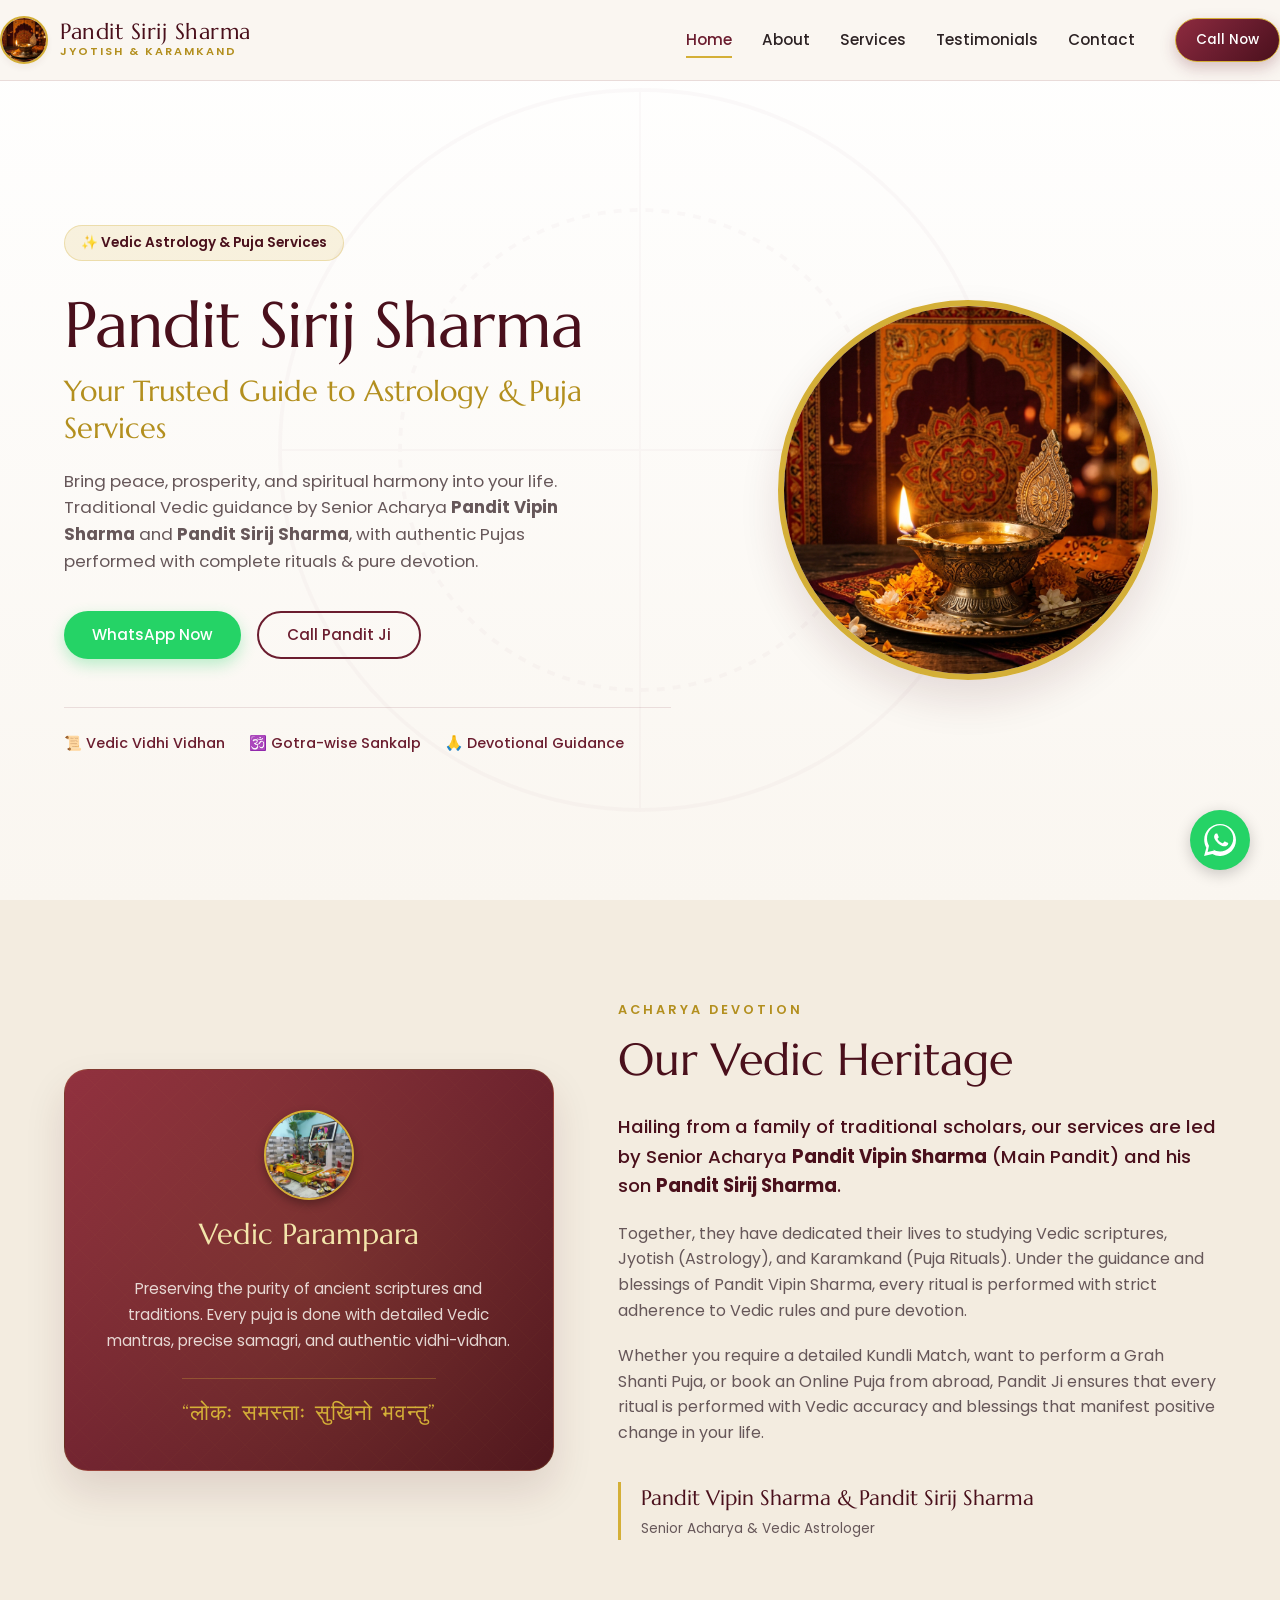
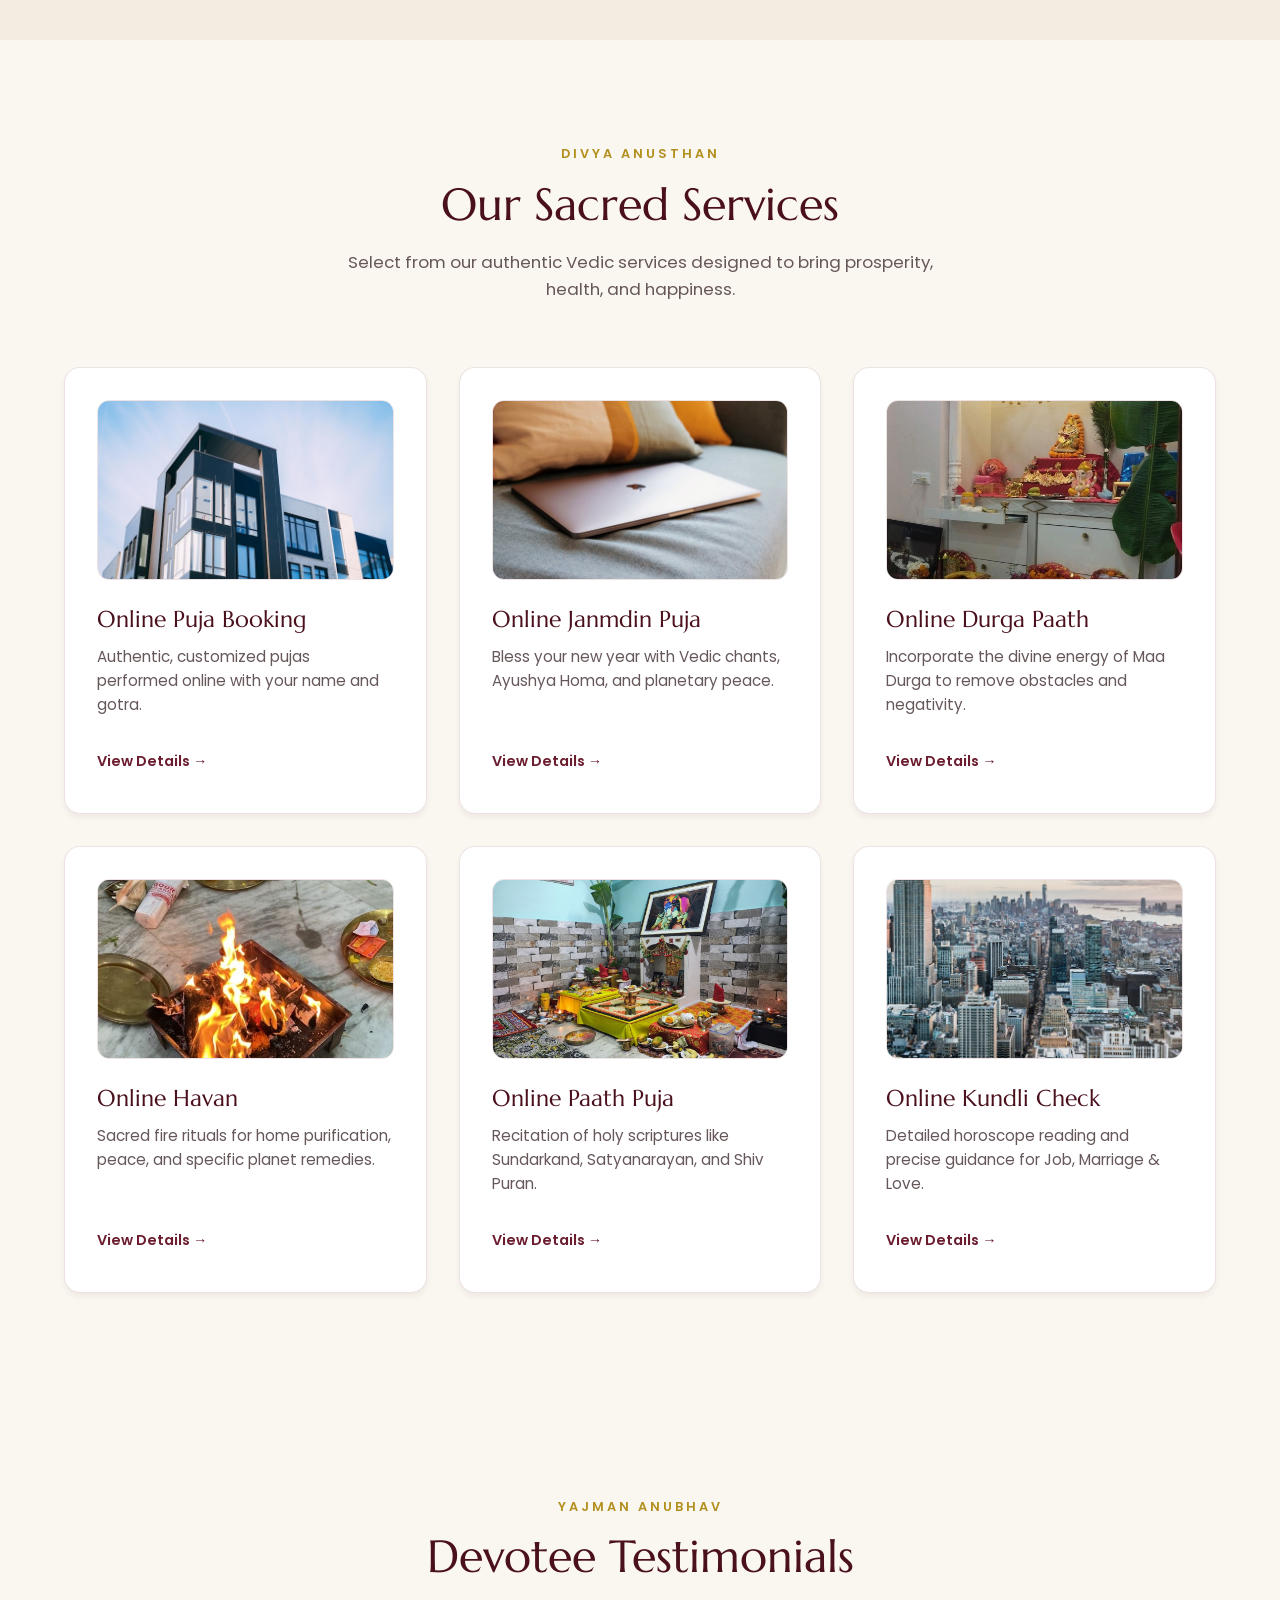
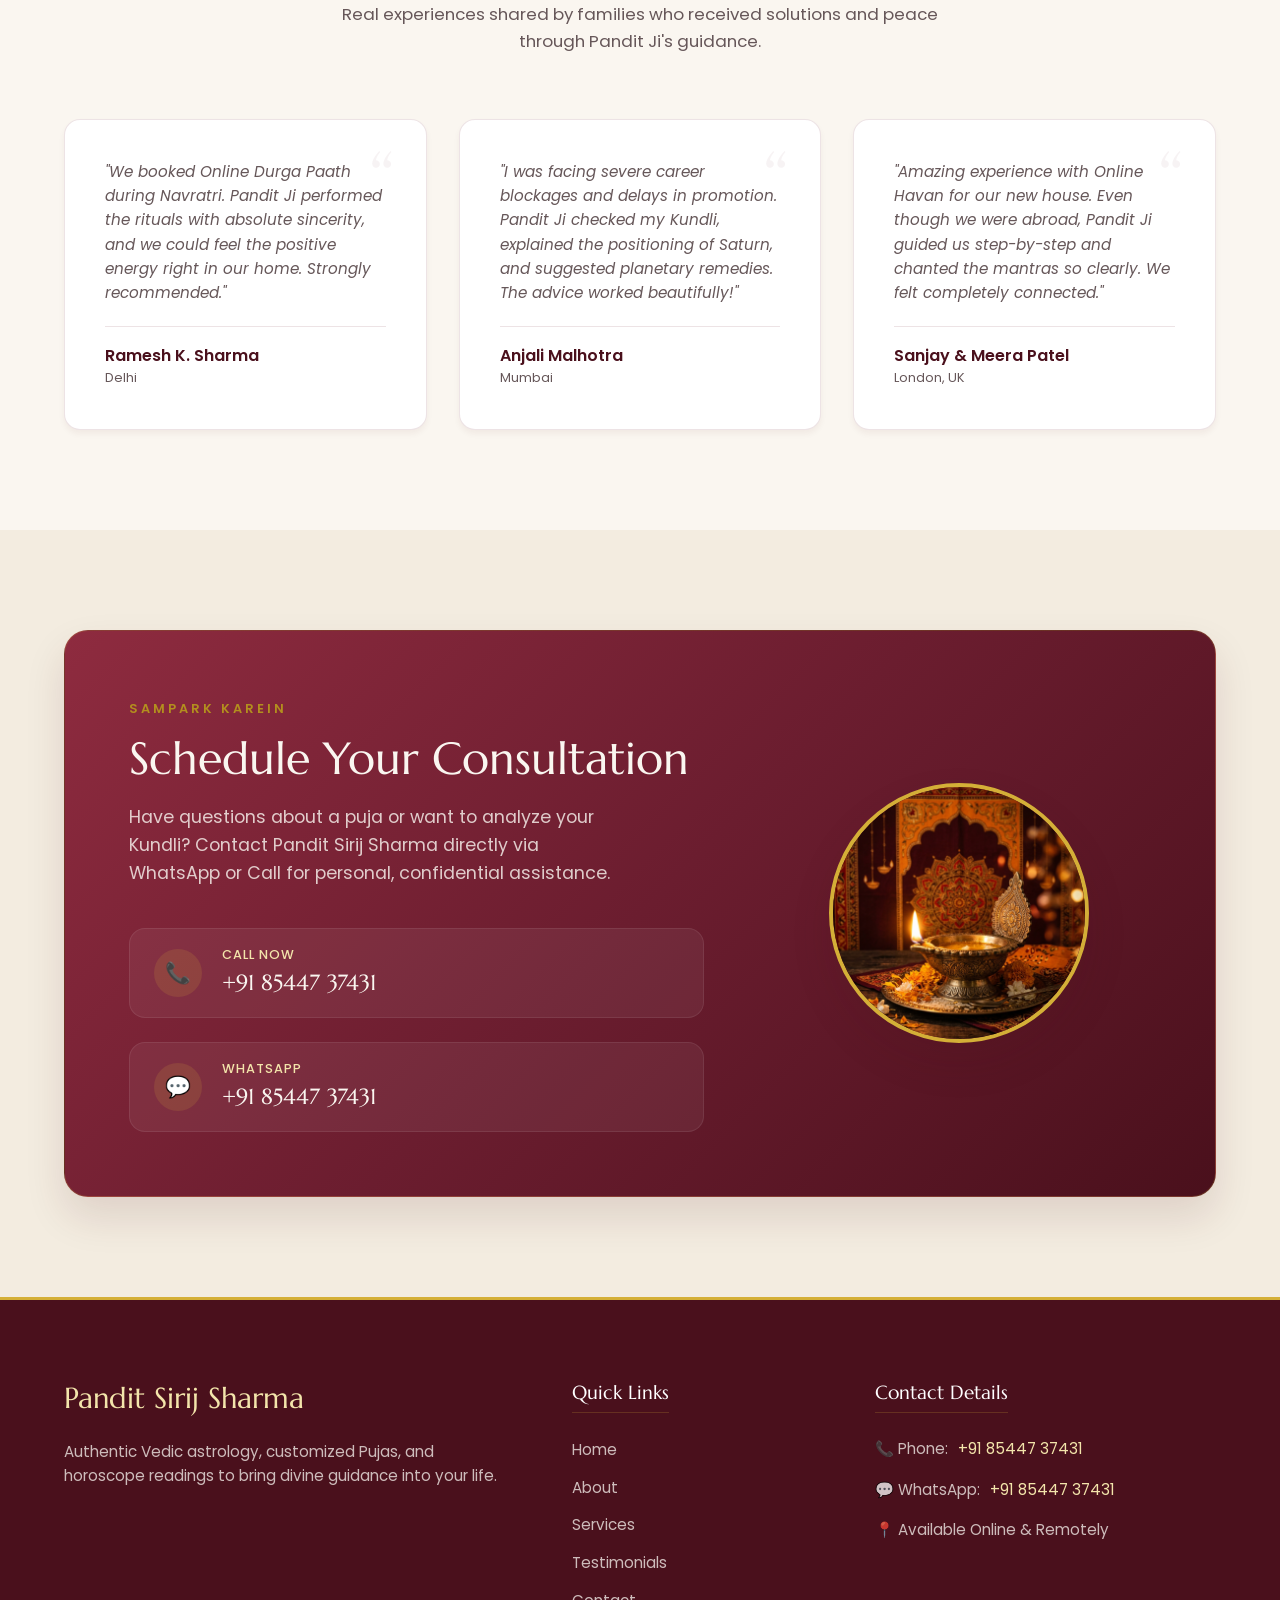
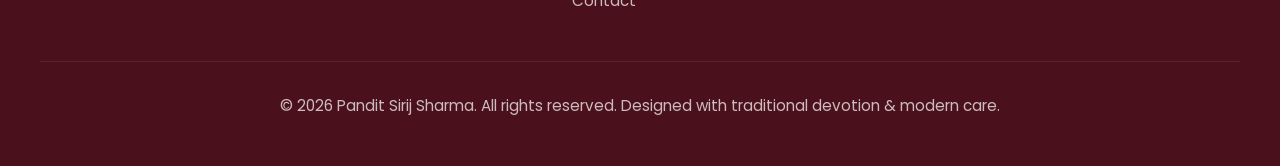
==== commit c7e9ba25: "feat: Replace placeholders with real Havan, Katha, and Paath images, and introduce Pandit Vipin Shar" ====
--- a/index.html
+++ b/index.html
@@ -80,7 +80,7 @@
                     <span class="hero-badge">✨ Vedic Astrology & Puja Services</span>
                     <h1>Pandit Sirij Sharma</h1>
                     <p class="hero-tagline">Your Trusted Guide to Astrology & Puja Services</p>
-                    <p class="hero-description">Bring peace, prosperity, and spiritual harmony into your life. Expert Vedic guidance, customized planetary remedies, and authentic online Pujas performed with complete rituals & pure devotion.</p>
+                    <p class="hero-description">Bring peace, prosperity, and spiritual harmony into your life. Traditional Vedic guidance by Senior Acharya <strong>Pandit Vipin Sharma</strong> and <strong>Pandit Sirij Sharma</strong>, with authentic Pujas performed with complete rituals & pure devotion.</p>
                     
                     <div class="hero-ctas">
                         <a href="https://wa.me/918544737431?text=Pranam%20Pandit%20Ji%2C%20I%20want%20to%20inquire%20about%20your%20services." target="_blank" class="btn btn-primary">
@@ -132,17 +132,17 @@
                     </div>
                     <div class="about-content">
                         <span class="section-badge">Acharya Devotion</span>
-                        <h2>About Pandit Sirij Sharma</h2>
-                        <p class="about-intro">Hailing from a family of traditional scholars, Pandit Ji has dedicated his life to studying Vedic scriptures, Jyotish (Astrology), and Karamkand (Puja Rituals).</p>
+                        <h2>Our Vedic Heritage</h2>
+                        <p class="about-intro">Hailing from a family of traditional scholars, our services are led by Senior Acharya <strong>Pandit Vipin Sharma</strong> (Main Pandit) and his son <strong>Pandit Sirij Sharma</strong>.</p>
                         
-                        <p>With deep devotion and understanding of planetary alignments, his empathetic approach helps clarify life obstacles in Career, Marriage, Finance, and Health. He believes in providing personalized spiritual remedies that resonate with your inner self.</p>
+                        <p>Together, they have dedicated their lives to studying Vedic scriptures, Jyotish (Astrology), and Karamkand (Puja Rituals). Under the guidance and blessings of Pandit Vipin Sharma, every ritual is performed with strict adherence to Vedic rules and pure devotion.</p>
                         
-                        <p>Whether you require a detailed Kundli Match, want to perform a Grah Shanti Puja, or book an Online Puja from abroad, Pandit Ji ensures that every ritual is performed with pure devotion, Vedic accuracy, and blessings that manifest positive change in your life.</p>
+                        <p>Whether you require a detailed Kundli Match, want to perform a Grah Shanti Puja, or book an Online Puja from abroad, Pandit Ji ensures that every ritual is performed with Vedic accuracy and blessings that manifest positive change in your life.</p>
                         
                         <div class="signature-block">
                             <div class="sig-text">
-                                <span class="sig-name">Pandit Sirij Sharma</span>
-                                <span class="sig-title">Vedic Astrologer & Puja Specialist</span>
+                                <span class="sig-name">Pandit Vipin Sharma & Pandit Sirij Sharma</span>
+                                <span class="sig-title">Senior Acharya & Vedic Astrologer</span>
                             </div>
                         </div>
                     </div>
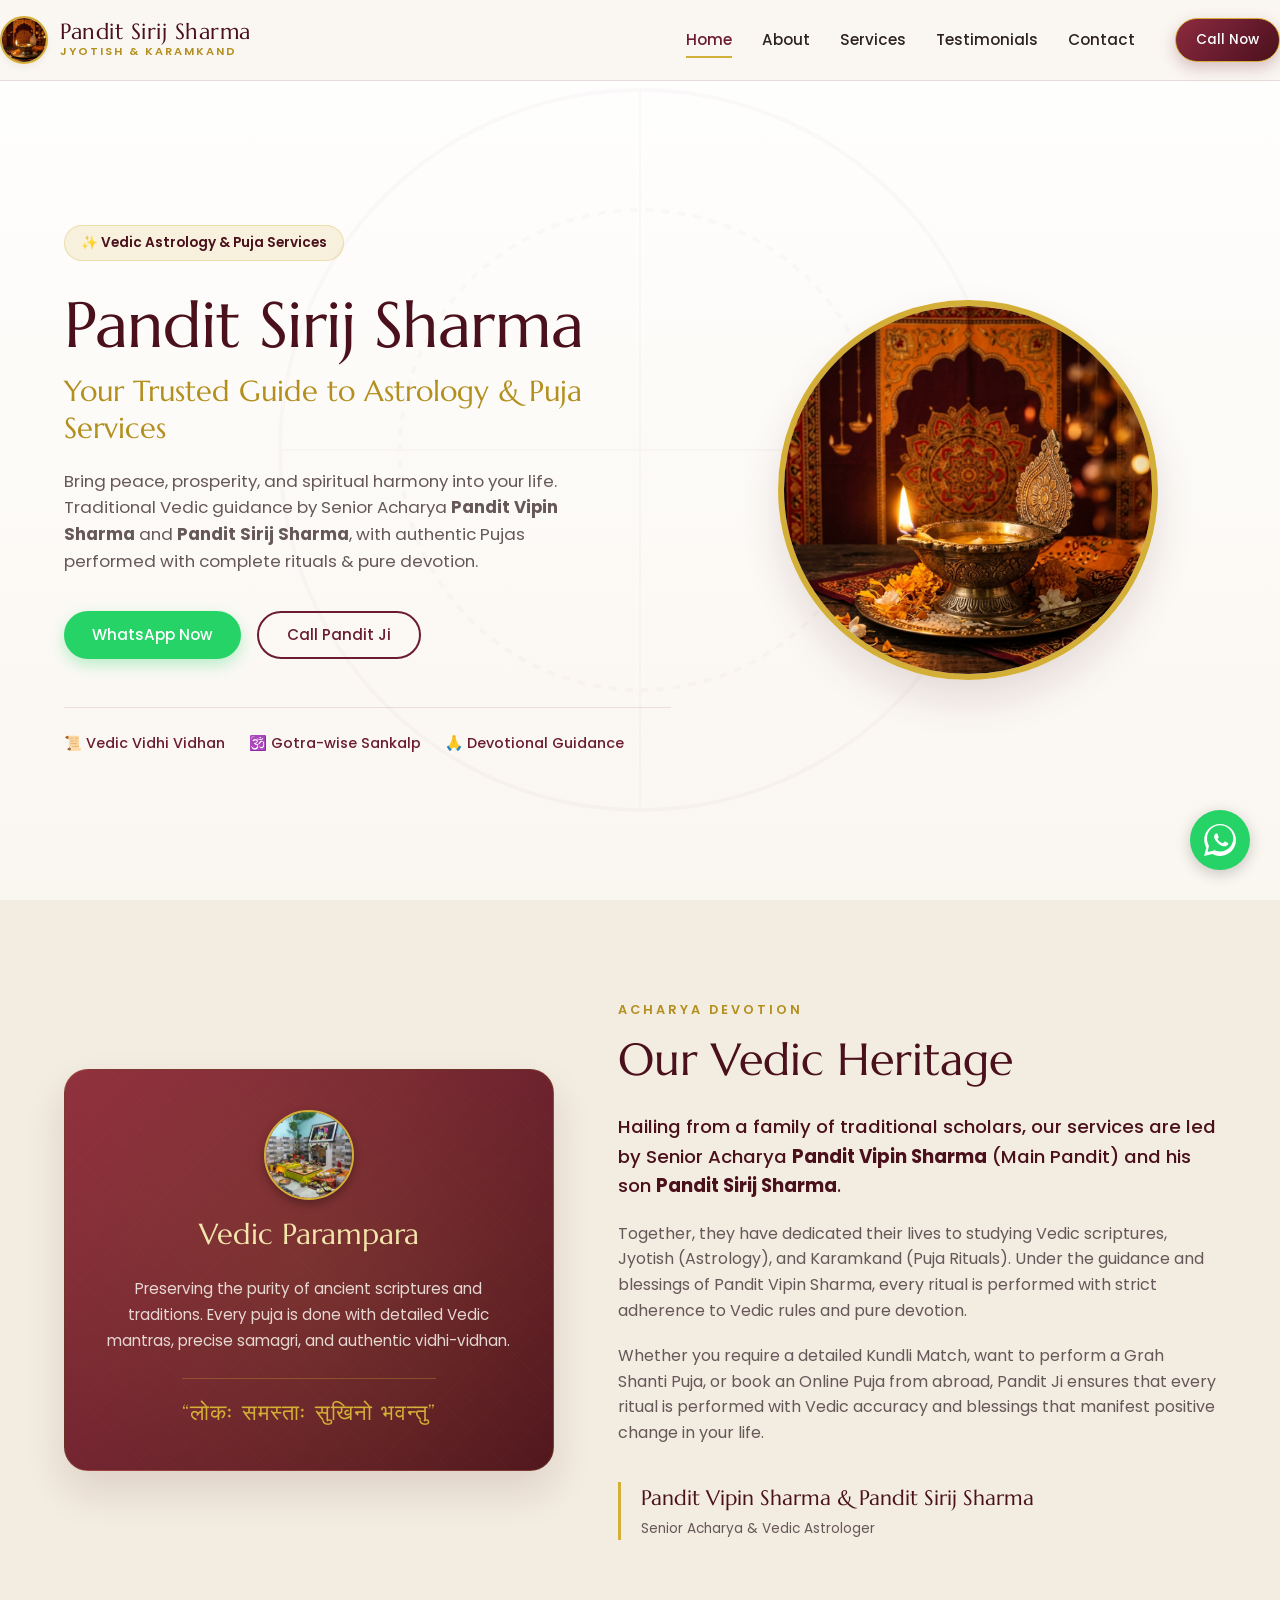
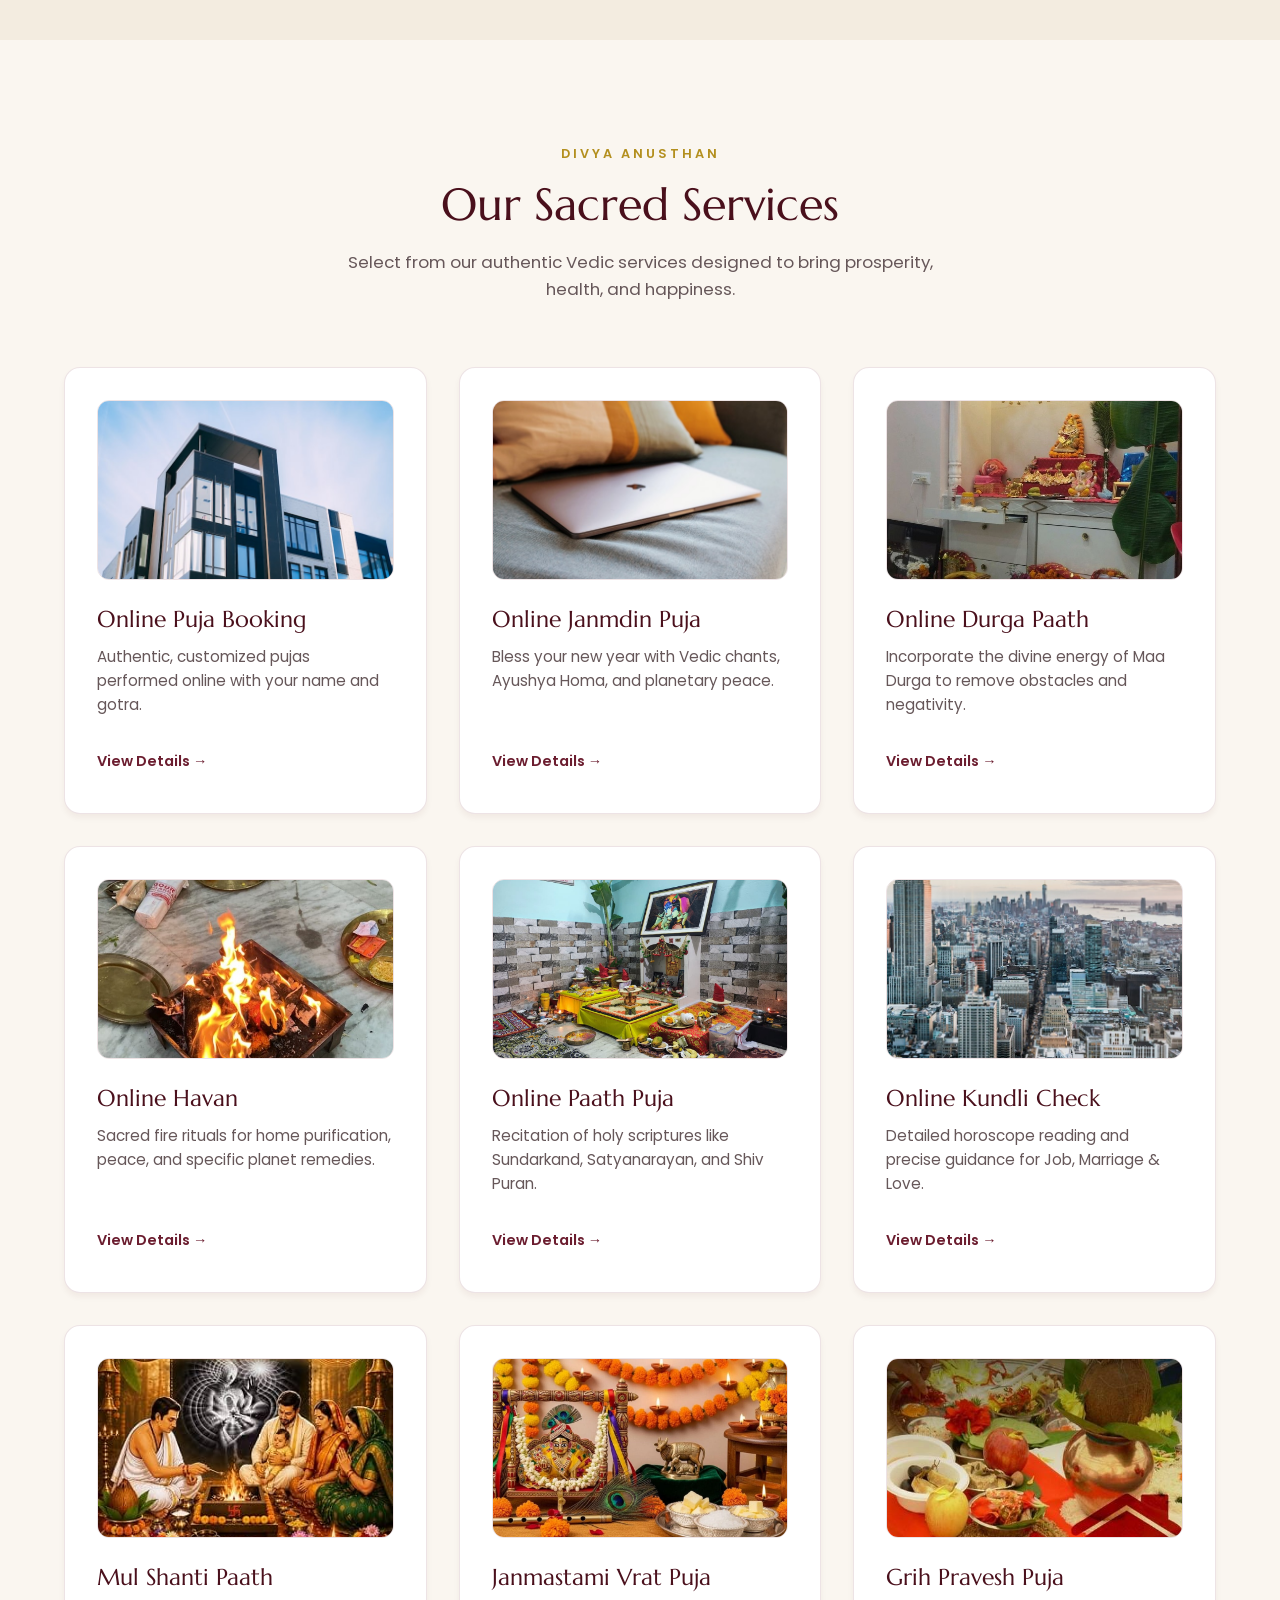
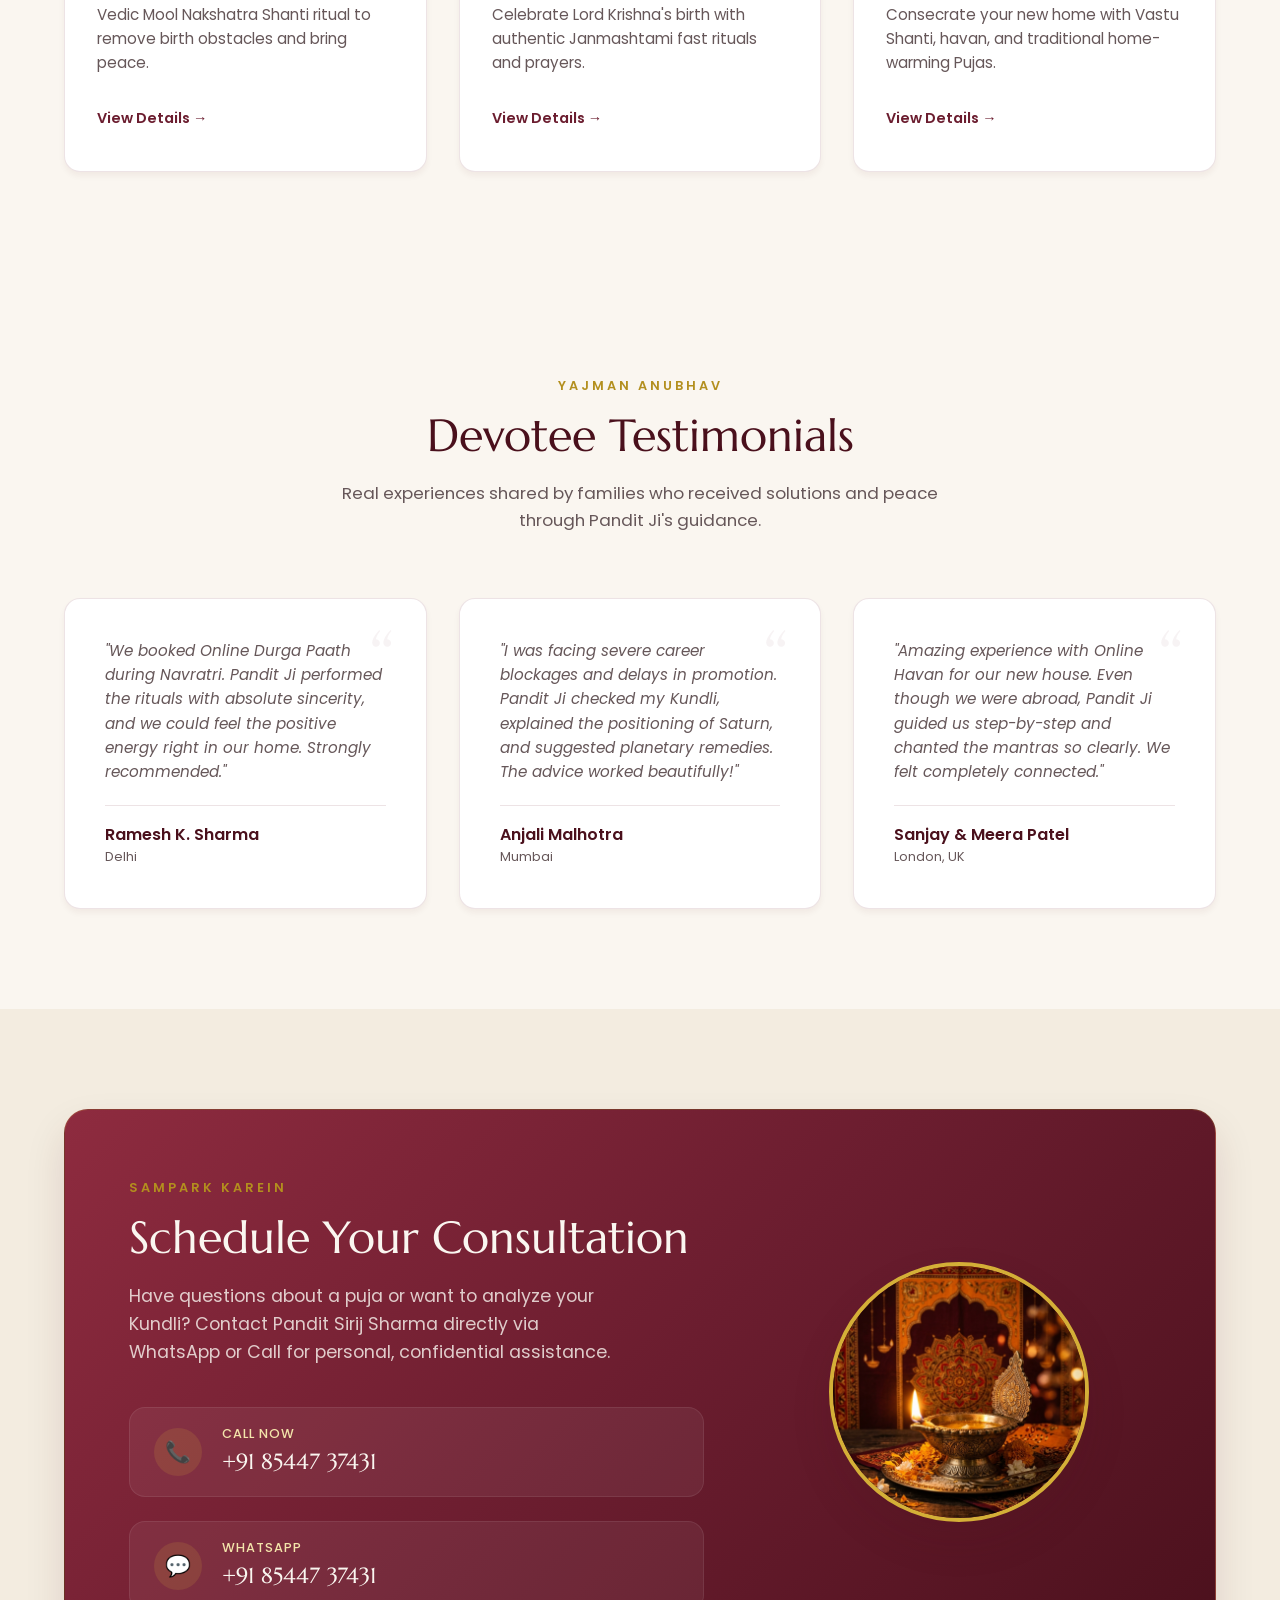
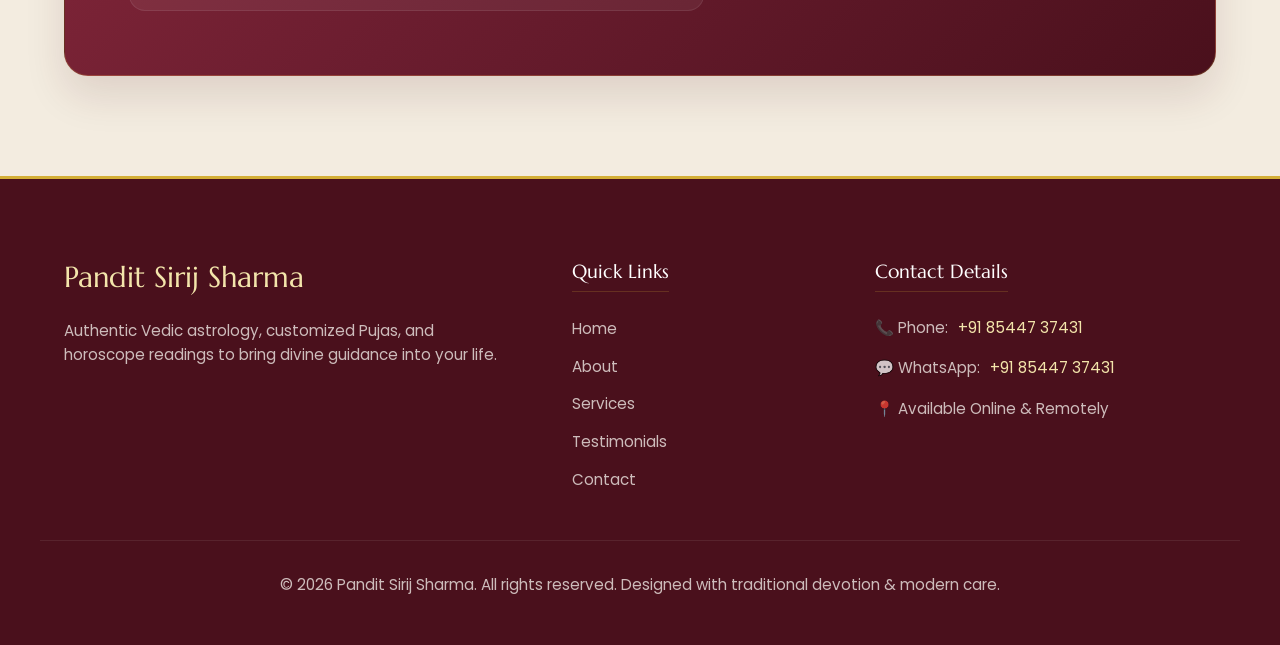
==== commit 968c9077: "feat: Add Mul Shanti, Janmashtami Vrat, and Grih Pravesh Pujas with user uploaded photos" ====
--- a/index.html
+++ b/index.html
@@ -218,6 +218,36 @@
                         <h3>Online Kundli Check</h3>
                         <p>Detailed horoscope reading and precise guidance for Job, Marriage & Love.</p>
                         <a href="services.html#kundli" class="preview-link">View Details &rarr;</a>
+                    </div>
+
+                    <!-- Service 7 Preview -->
+                    <div class="service-preview-card">
+                        <div class="preview-img-container">
+                            <img src="images/mul_shanti.png" alt="Mul Shanti Paath" class="preview-card-img">
+                        </div>
+                        <h3>Mul Shanti Paath</h3>
+                        <p>Vedic Mool Nakshatra Shanti ritual to remove birth obstacles and bring peace.</p>
+                        <a href="services.html#mul_shanti" class="preview-link">View Details &rarr;</a>
+                    </div>
+
+                    <!-- Service 8 Preview -->
+                    <div class="service-preview-card">
+                        <div class="preview-img-container">
+                            <img src="images/janmashtami_puja.jpg" alt="Janmastami Vrat Puja" class="preview-card-img">
+                        </div>
+                        <h3>Janmastami Vrat Puja</h3>
+                        <p>Celebrate Lord Krishna's birth with authentic Janmashtami fast rituals and prayers.</p>
+                        <a href="services.html#janmashtami" class="preview-link">View Details &rarr;</a>
+                    </div>
+
+                    <!-- Service 9 Preview -->
+                    <div class="service-preview-card">
+                        <div class="preview-img-container">
+                            <img src="images/grih_pravesh.png" alt="Grih Pravesh Puja" class="preview-card-img">
+                        </div>
+                        <h3>Grih Pravesh Puja</h3>
+                        <p>Consecrate your new home with Vastu Shanti, havan, and traditional home-warming Pujas.</p>
+                        <a href="services.html#grih_pravesh" class="preview-link">View Details &rarr;</a>
                     </div>
                 </div>
             </div>
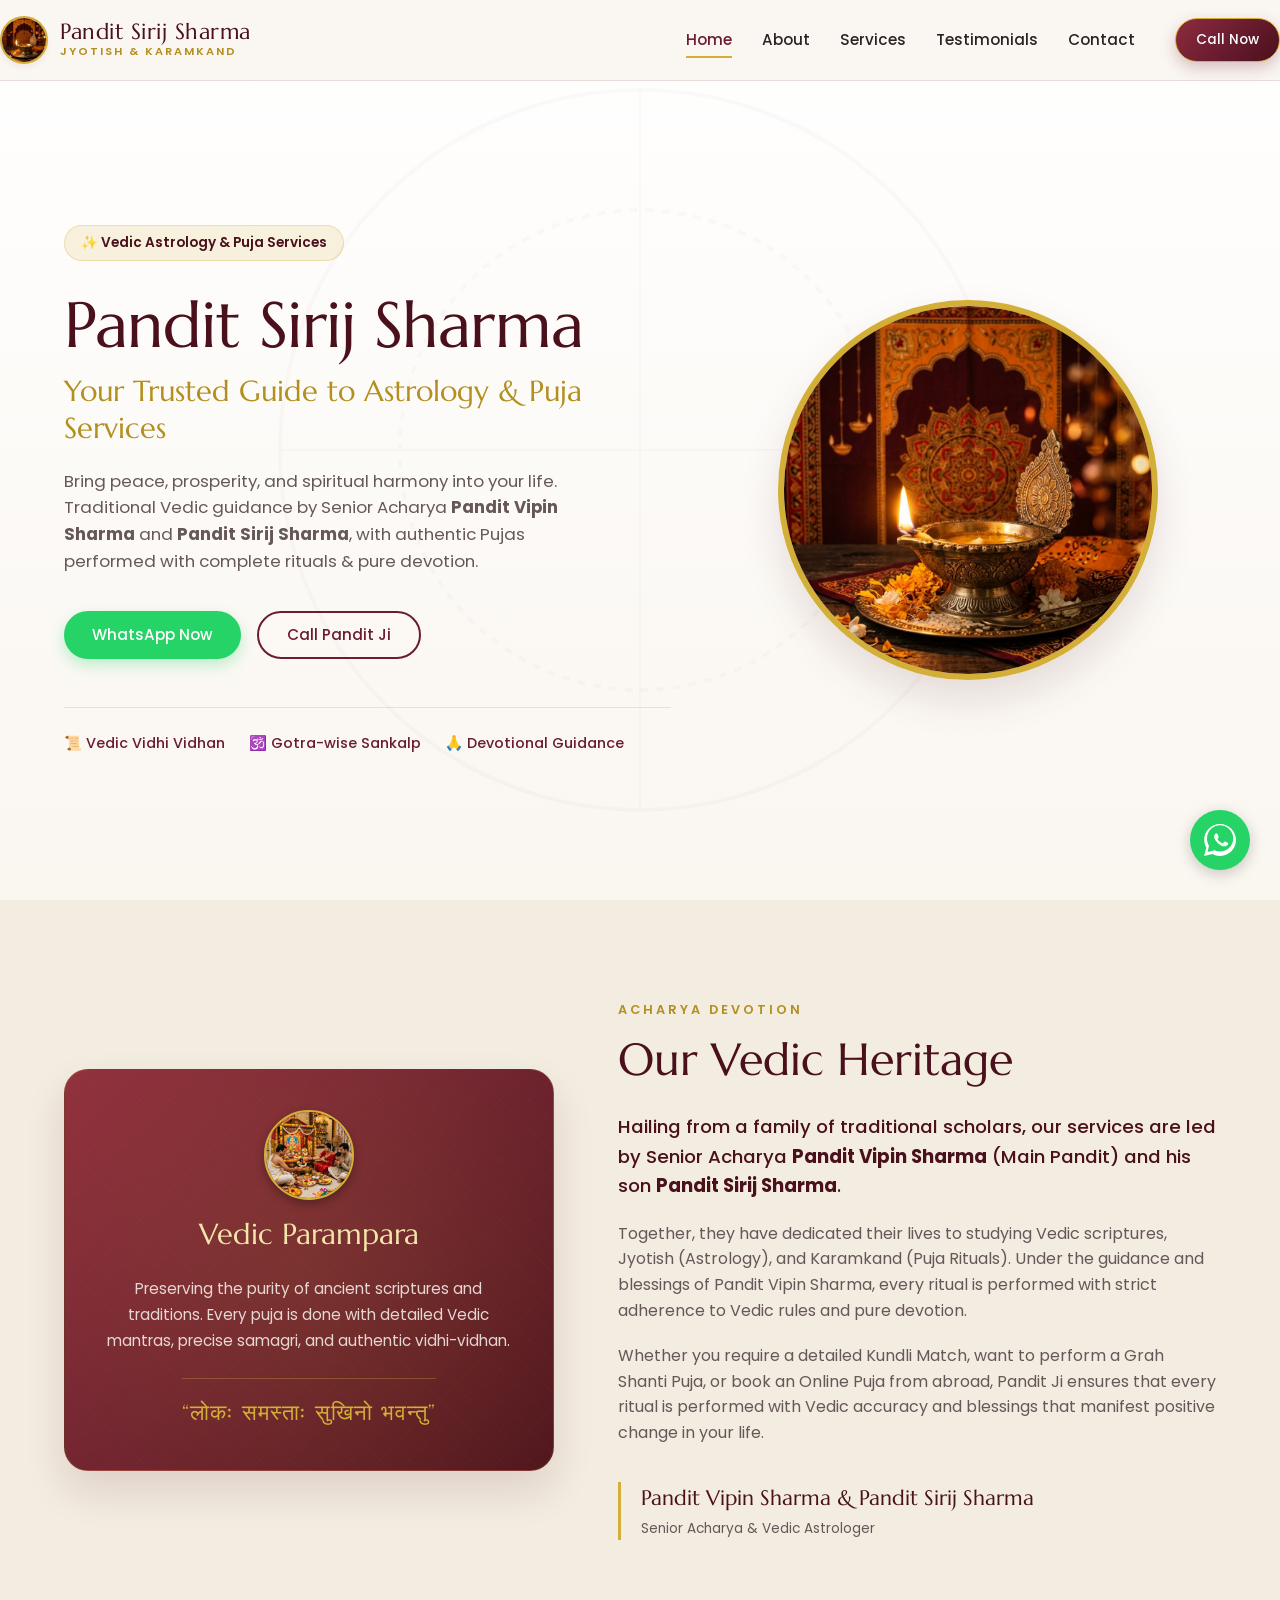
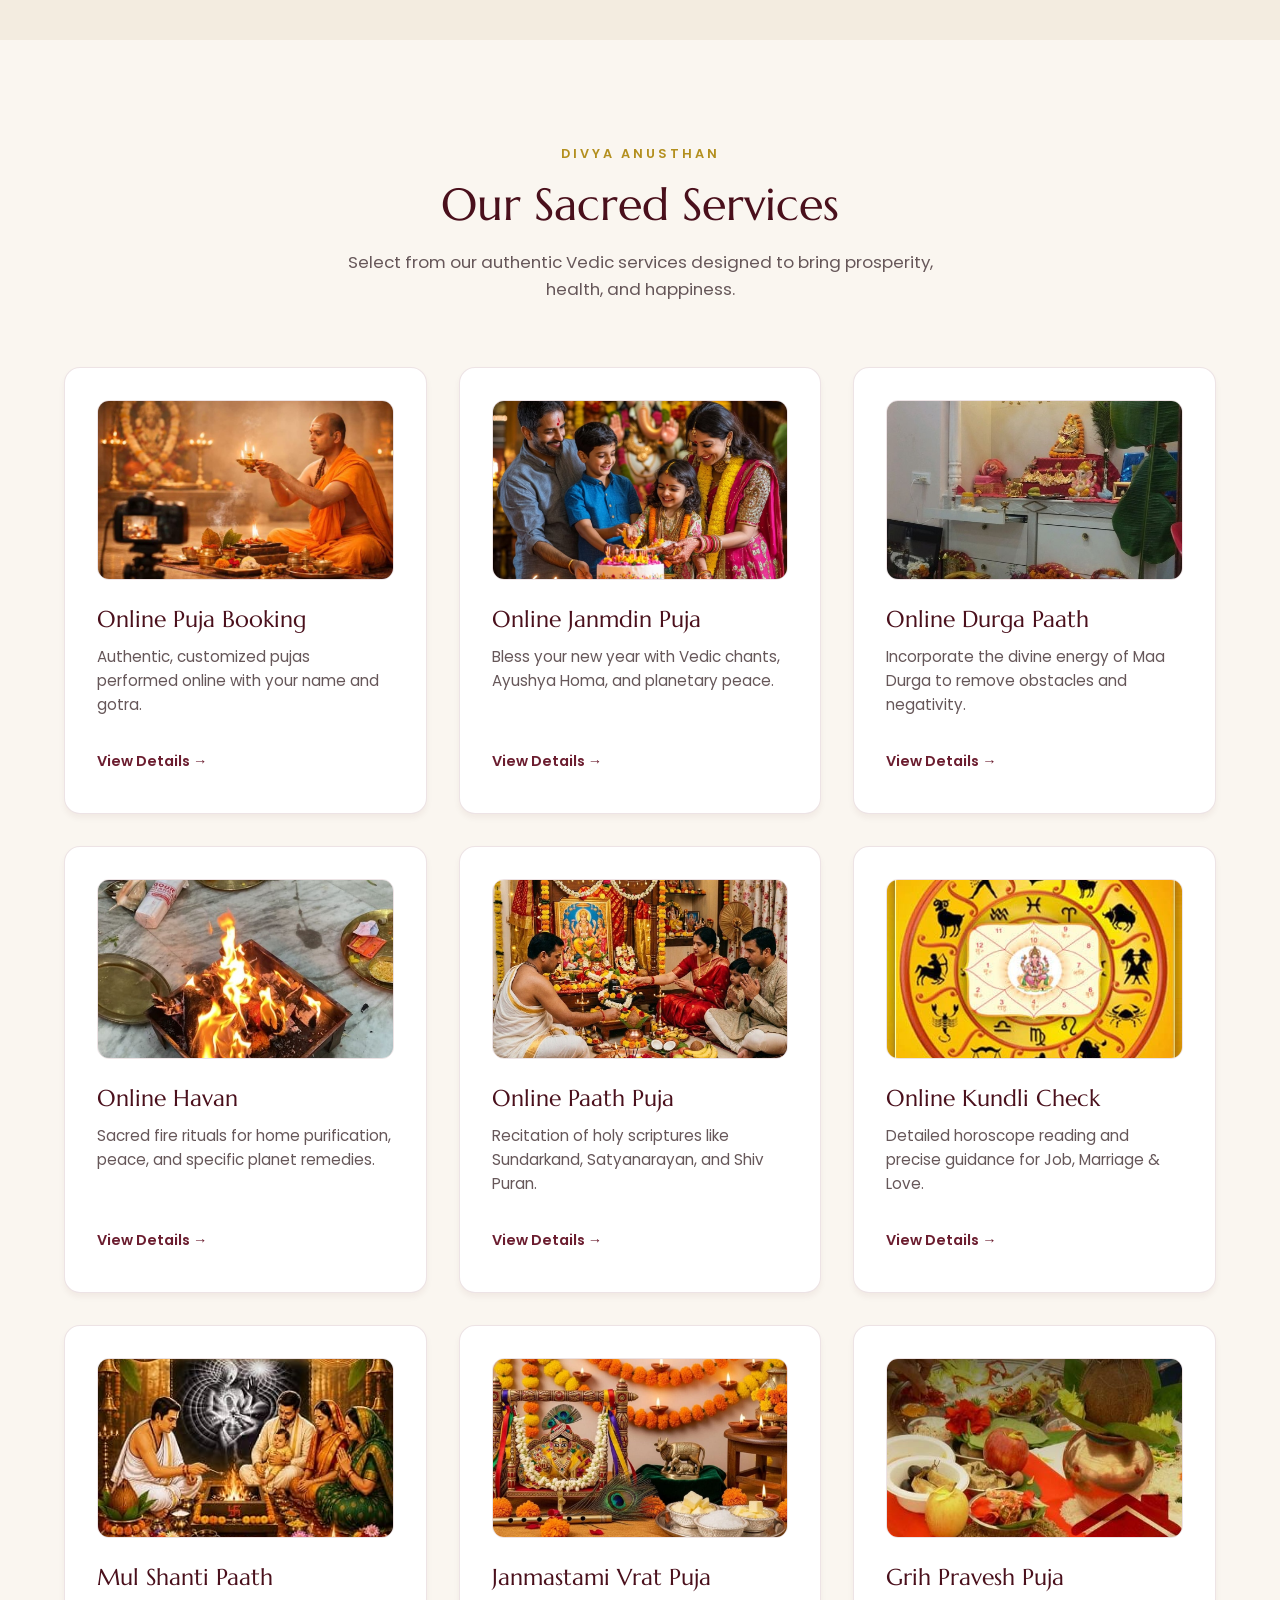
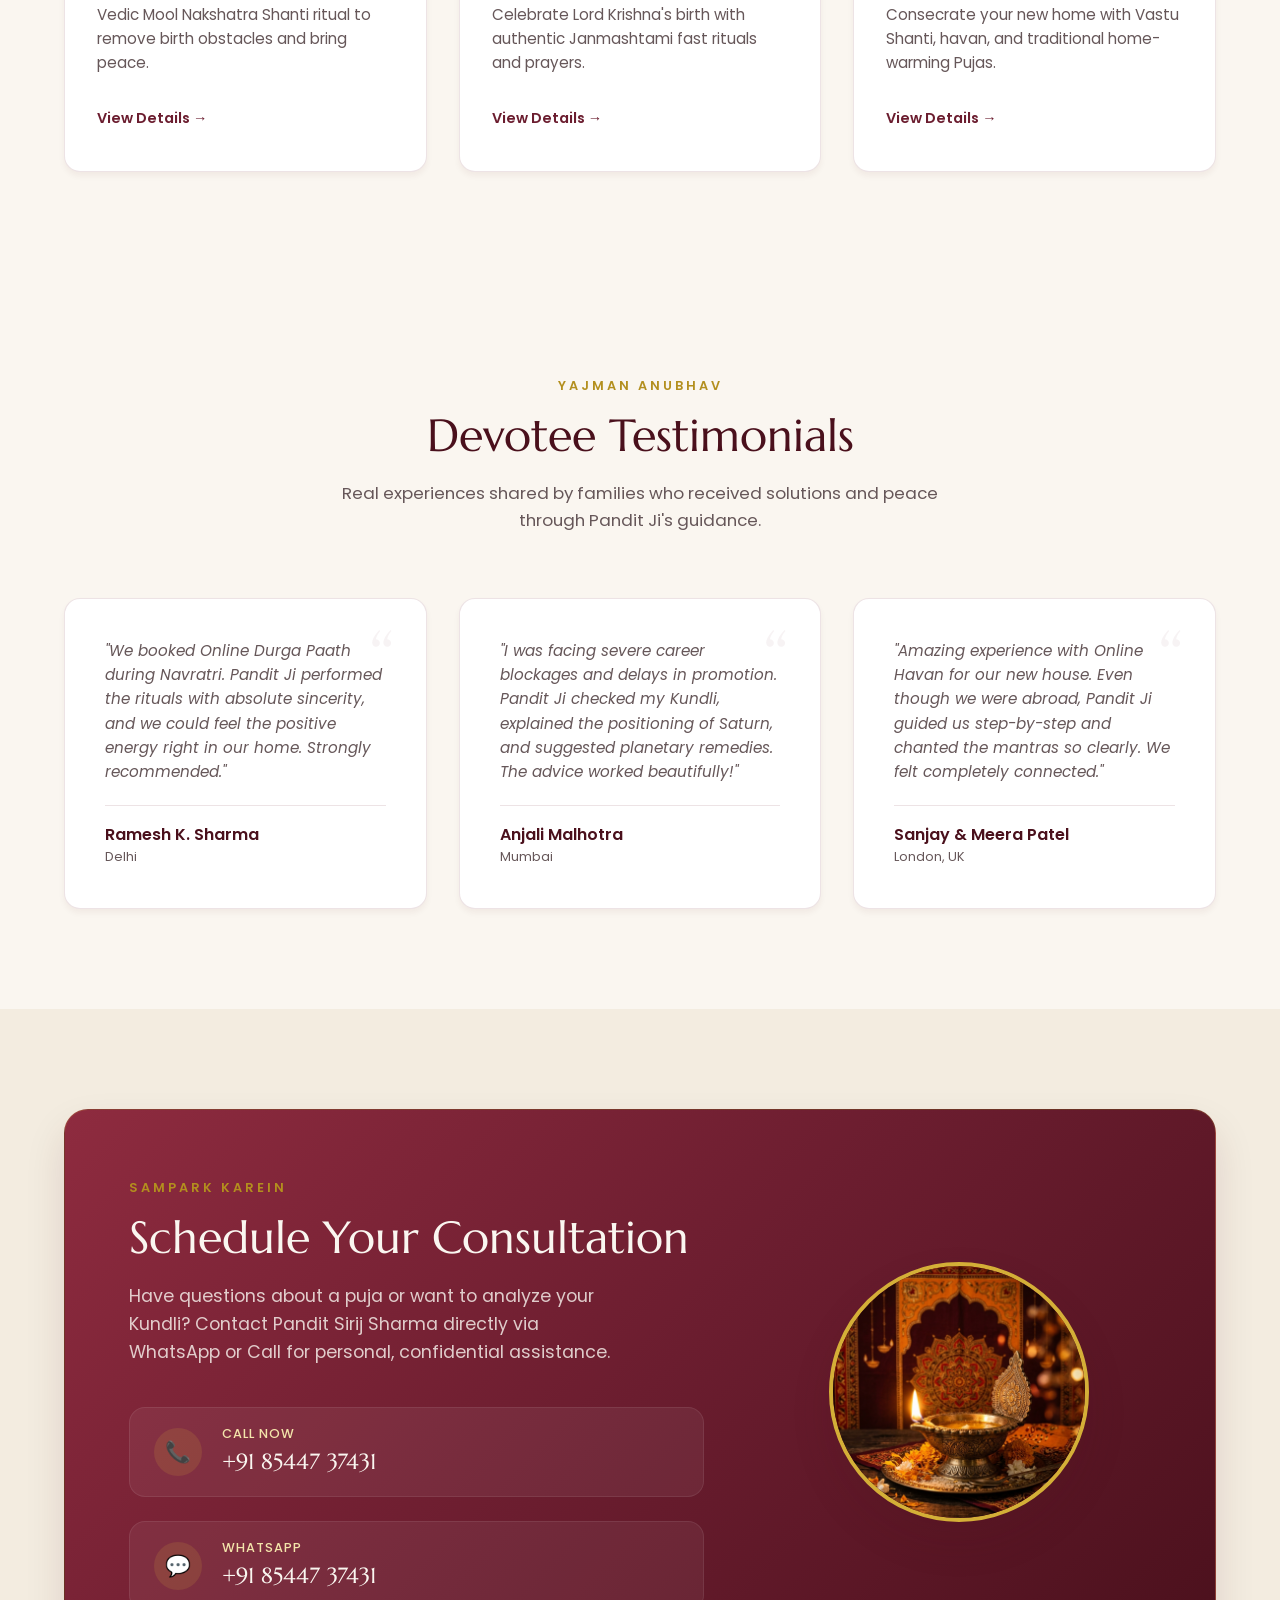
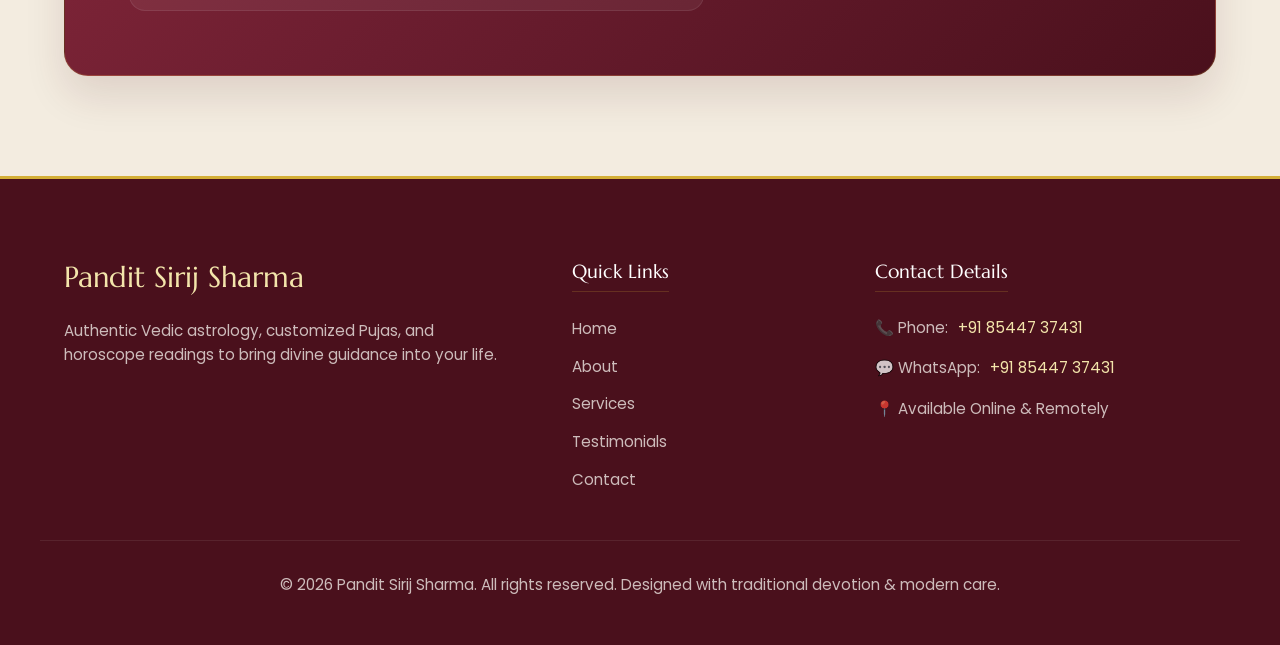
==== commit d50fdc07: "feat: Replace placeholders with real photos for Satyanarayan, Janamdin, Kundali, and Online Pooja" ====
--- a/index.html
+++ b/index.html
@@ -123,7 +123,7 @@
                             <div class="card-glow"></div>
                             <div class="card-pattern"></div>
                             <div class="card-inner">
-                                <img src="images/temple_scriptures.jpg" alt="Vedic scriptures" class="about-inner-img">
+                                <img src="images/satyanarayan_puja.jpg" alt="Vedic scriptures" class="about-inner-img">
                                 <h3>Vedic Parampara</h3>
                                 <p>Preserving the purity of ancient scriptures and traditions. Every puja is done with detailed Vedic mantras, precise samagri, and authentic vidhi-vidhan.</p>
                                 <span class="shloka">“लोकः समस्ताः सुखिनो भवन्तु”</span>
@@ -163,7 +163,7 @@
                     <!-- Service 1 Preview -->
                     <div class="service-preview-card">
                         <div class="preview-img-container">
-                            <img src="images/puja_thali.jpg" alt="Online Puja Booking" class="preview-card-img">
+                            <img src="images/online_puja.png" alt="Online Puja Booking" class="preview-card-img">
                         </div>
                         <h3>Online Puja Booking</h3>
                         <p>Authentic, customized pujas performed online with your name and gotra.</p>
@@ -203,7 +203,7 @@
                     <!-- Service 5 Preview -->
                     <div class="service-preview-card">
                         <div class="preview-img-container">
-                            <img src="images/temple_scriptures.jpg" alt="Online Paath Puja" class="preview-card-img">
+                            <img src="images/satyanarayan_puja.jpg" alt="Online Paath Puja" class="preview-card-img">
                         </div>
                         <h3>Online Paath Puja</h3>
                         <p>Recitation of holy scriptures like Sundarkand, Satyanarayan, and Shiv Puran.</p>
@@ -213,7 +213,7 @@
                     <!-- Service 6 Preview -->
                     <div class="service-preview-card">
                         <div class="preview-img-container">
-                            <img src="images/astrology_chart.jpg" alt="Online Kundli Check" class="preview-card-img">
+                            <img src="images/astrology_chart.png" alt="Online Kundli Check" class="preview-card-img">
                         </div>
                         <h3>Online Kundli Check</h3>
                         <p>Detailed horoscope reading and precise guidance for Job, Marriage & Love.</p>
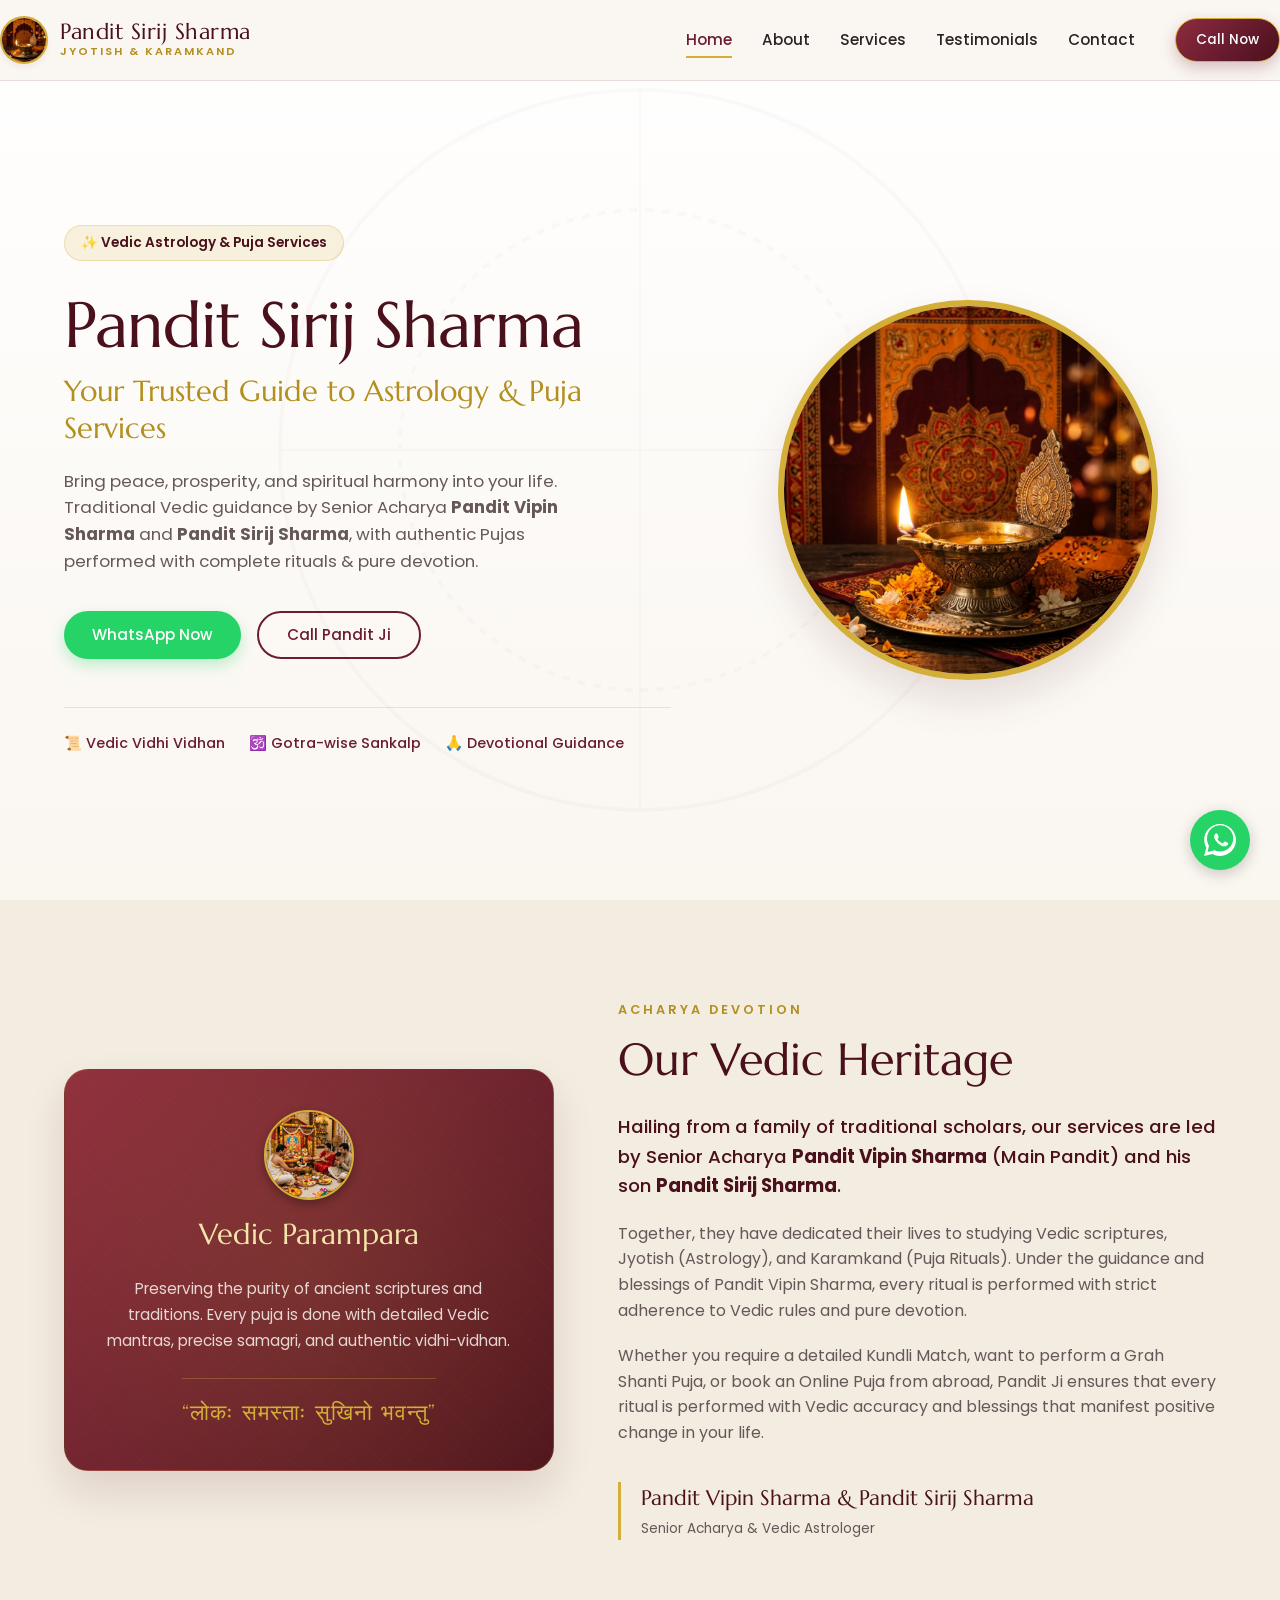
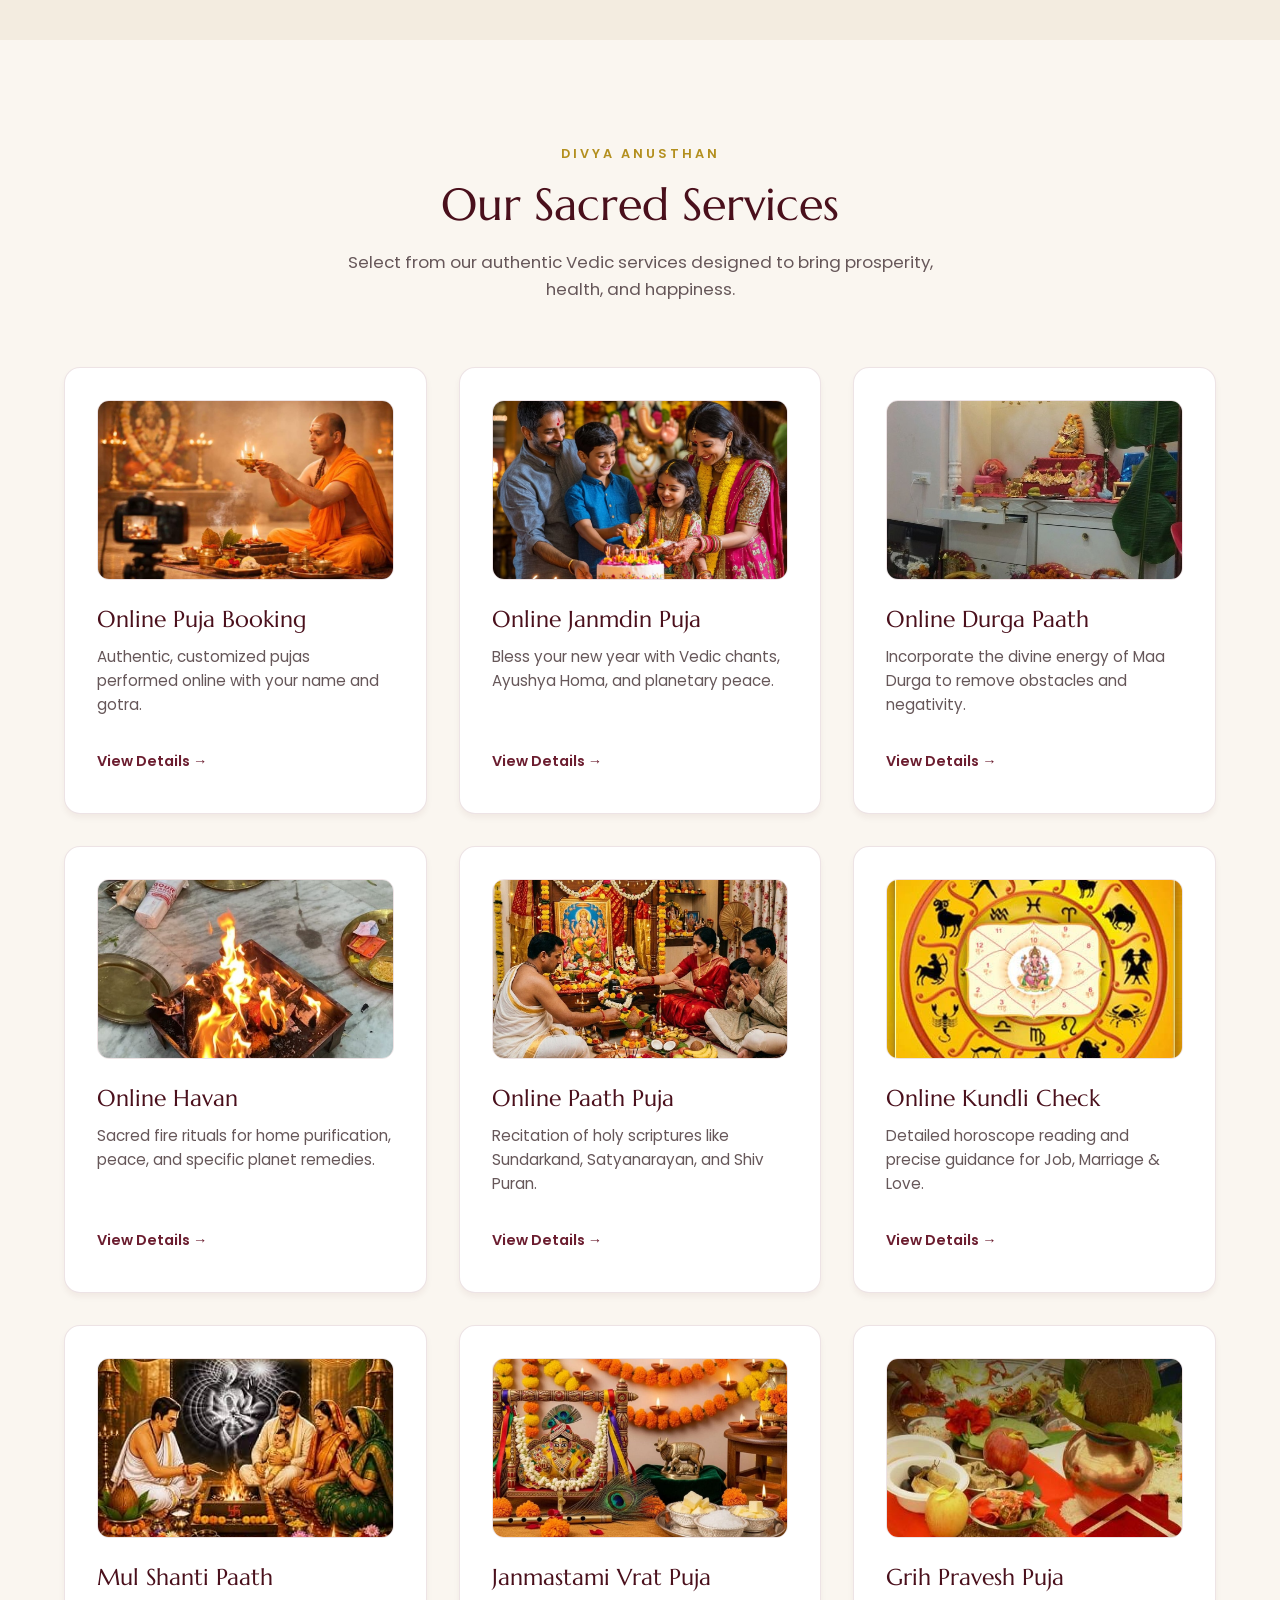
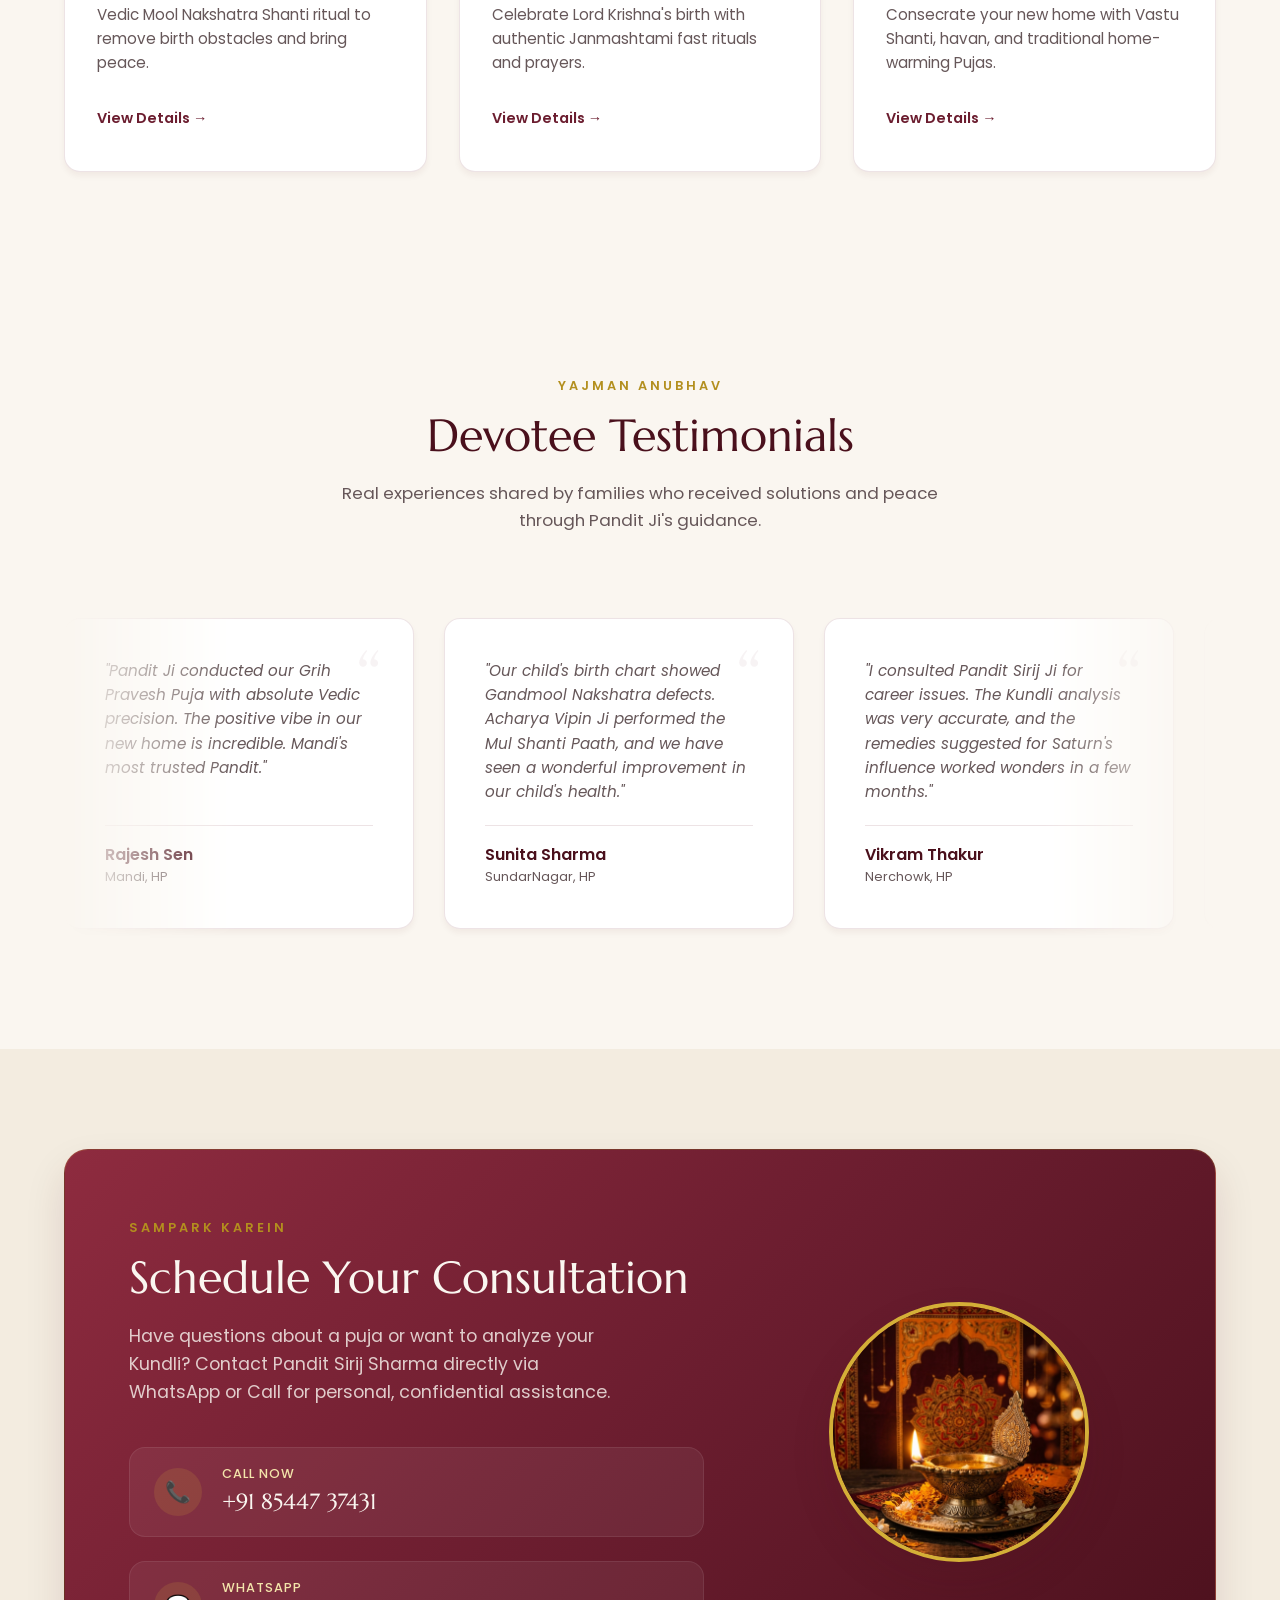
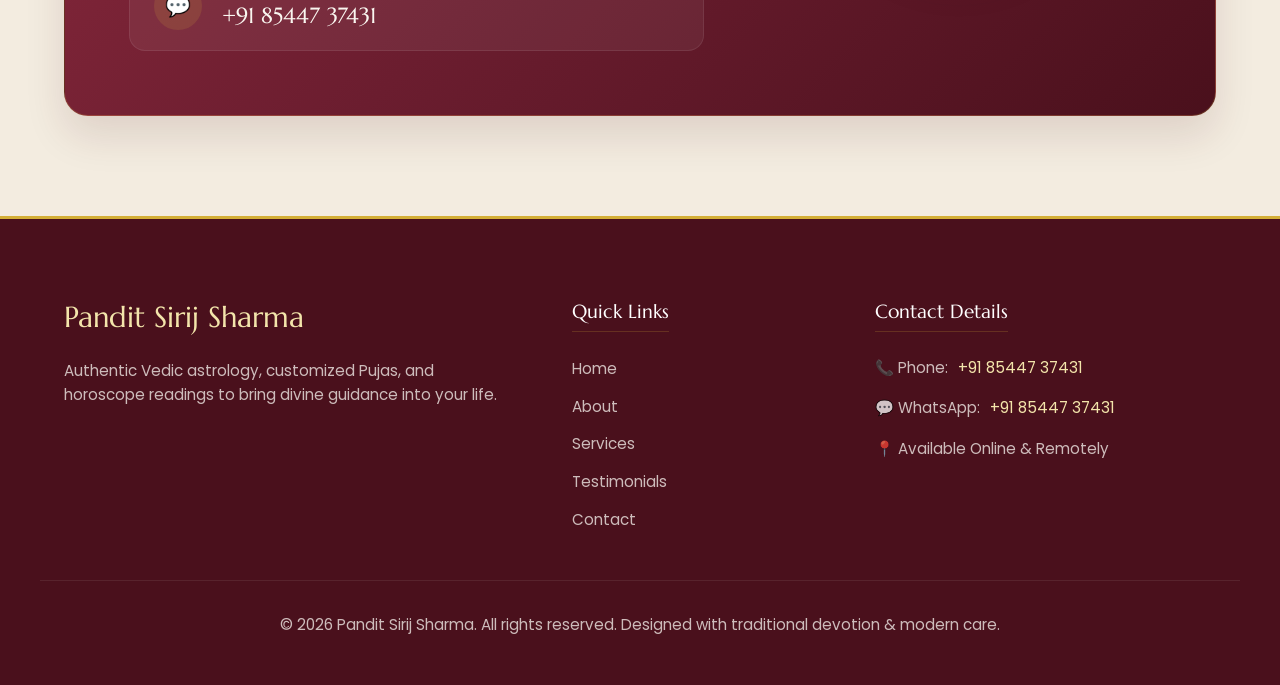
==== commit d6d6e008: "feat: Add local Himachal Pradesh testimonials and convert to continuous marquee slider" ====
--- a/index.html
+++ b/index.html
@@ -262,28 +262,97 @@
                     <p class="section-subtitle">Real experiences shared by families who received solutions and peace through Pandit Ji's guidance.</p>
                 </div>
 
-                <div class="testimonials-grid">
-                    <div class="testimonial-card">
-                        <p class="testimonial-text">"We booked Online Durga Paath during Navratri. Pandit Ji performed the rituals with absolute sincerity, and we could feel the positive energy right in our home. Strongly recommended."</p>
-                        <div class="testimonial-author">
-                            <span class="author-name">Ramesh K. Sharma</span>
-                            <span class="author-location">Delhi</span>
-                        </div>
-                    </div>
-
-                    <div class="testimonial-card">
-                        <p class="testimonial-text">"I was facing severe career blockages and delays in promotion. Pandit Ji checked my Kundli, explained the positioning of Saturn, and suggested planetary remedies. The advice worked beautifully!"</p>
-                        <div class="testimonial-author">
-                            <span class="author-name">Anjali Malhotra</span>
-                            <span class="author-location">Mumbai</span>
-                        </div>
-                    </div>
-
-                    <div class="testimonial-card">
-                        <p class="testimonial-text">"Amazing experience with Online Havan for our new house. Even though we were abroad, Pandit Ji guided us step-by-step and chanted the mantras so clearly. We felt completely connected."</p>
-                        <div class="testimonial-author">
-                            <span class="author-name">Sanjay & Meera Patel</span>
-                            <span class="author-location">London, UK</span>
+                <div class="testimonials-slider-container">
+                    <div class="testimonials-track">
+                        <!-- Slide 1: Mandi -->
+                        <div class="testimonial-card">
+                            <p class="testimonial-text">"Pandit Ji conducted our Grih Pravesh Puja with absolute Vedic precision. The positive vibe in our new home is incredible. Mandi's most trusted Pandit."</p>
+                            <div class="testimonial-author">
+                                <span class="author-name">Rajesh Sen</span>
+                                <span class="author-location">Mandi, HP</span>
+                            </div>
+                        </div>
+
+                        <!-- Slide 2: SundarNagar -->
+                        <div class="testimonial-card">
+                            <p class="testimonial-text">"Our child's birth chart showed Gandmool Nakshatra defects. Acharya Vipin Ji performed the Mul Shanti Paath, and we have seen a wonderful improvement in our child's health."</p>
+                            <div class="testimonial-author">
+                                <span class="author-name">Sunita Sharma</span>
+                                <span class="author-location">SundarNagar, HP</span>
+                            </div>
+                        </div>
+
+                        <!-- Slide 3: Nerchowk -->
+                        <div class="testimonial-card">
+                            <p class="testimonial-text">"I consulted Pandit Sirij Ji for career issues. The Kundli analysis was very accurate, and the remedies suggested for Saturn's influence worked wonders in a few months."</p>
+                            <div class="testimonial-author">
+                                <span class="author-name">Vikram Thakur</span>
+                                <span class="author-location">Nerchowk, HP</span>
+                            </div>
+                        </div>
+
+                        <!-- Slide 4: Dhaban -->
+                        <div class="testimonial-card">
+                            <p class="testimonial-text">"We booked Online Janmashtami Puja and Katha. Pandit Ji explained every shloka so beautifully. It felt like we were sitting right in the temple. Truly divine!"</p>
+                            <div class="testimonial-author">
+                                <span class="author-name">Meena Devi</span>
+                                <span class="author-location">Dhaban, HP</span>
+                            </div>
+                        </div>
+
+                        <!-- Slide 5: Gutkar -->
+                        <div class="testimonial-card">
+                            <p class="testimonial-text">"Performed Online Maha Mrityunjaya Paath for my father's health. The devotion and sincerity with which Pandit Vipin Ji and Sirij Ji chant mantras is remarkable."</p>
+                            <div class="testimonial-author">
+                                <span class="author-name">Sanjeev Kumar</span>
+                                <span class="author-location">Gutkar, Mandi</span>
+                            </div>
+                        </div>
+
+                        <!-- Duplicated Slides for Seamless Carousel Loop -->
+                        <!-- Slide 1 Dup -->
+                        <div class="testimonial-card">
+                            <p class="testimonial-text">"Pandit Ji conducted our Grih Pravesh Puja with absolute Vedic precision. The positive vibe in our new home is incredible. Mandi's most trusted Pandit."</p>
+                            <div class="testimonial-author">
+                                <span class="author-name">Rajesh Sen</span>
+                                <span class="author-location">Mandi, HP</span>
+                            </div>
+                        </div>
+
+                        <!-- Slide 2 Dup -->
+                        <div class="testimonial-card">
+                            <p class="testimonial-text">"Our child's birth chart showed Gandmool Nakshatra defects. Acharya Vipin Ji performed the Mul Shanti Paath, and we have seen a wonderful improvement in our child's health."</p>
+                            <div class="testimonial-author">
+                                <span class="author-name">Sunita Sharma</span>
+                                <span class="author-location">SundarNagar, HP</span>
+                            </div>
+                        </div>
+
+                        <!-- Slide 3 Dup -->
+                        <div class="testimonial-card">
+                            <p class="testimonial-text">"I consulted Pandit Sirij Ji for career issues. The Kundli analysis was very accurate, and the remedies suggested for Saturn's influence worked wonders in a few months."</p>
+                            <div class="testimonial-author">
+                                <span class="author-name">Vikram Thakur</span>
+                                <span class="author-location">Nerchowk, HP</span>
+                            </div>
+                        </div>
+
+                        <!-- Slide 4 Dup -->
+                        <div class="testimonial-card">
+                            <p class="testimonial-text">"We booked Online Janmashtami Puja and Katha. Pandit Ji explained every shloka so beautifully. It felt like we were sitting right in the temple. Truly divine!"</p>
+                            <div class="testimonial-author">
+                                <span class="author-name">Meena Devi</span>
+                                <span class="author-location">Dhaban, HP</span>
+                            </div>
+                        </div>
+
+                        <!-- Slide 5 Dup -->
+                        <div class="testimonial-card">
+                            <p class="testimonial-text">"Performed Online Maha Mrityunjaya Paath for my father's health. The devotion and sincerity with which Pandit Vipin Ji and Sirij Ji chant mantras is remarkable."</p>
+                            <div class="testimonial-author">
+                                <span class="author-name">Sanjeev Kumar</span>
+                                <span class="author-location">Gutkar, Mandi</span>
+                            </div>
                         </div>
                     </div>
                 </div>
--- a/style.css
+++ b/style.css
@@ -817,13 +817,30 @@
     background-color: var(--cream);
 }
 
-.testimonials-grid {
-    display: grid;
-    grid-template-columns: repeat(auto-fit, minmax(300px, 1fr));
-    gap: 32px;
+.testimonials-slider-container {
+    overflow: hidden;
+    width: 100%;
+    position: relative;
+    padding: 20px 0;
+    /* Soft fade on edges */
+    mask-image: linear-gradient(to right, transparent, white 15%, white 85%, transparent);
+    -webkit-mask-image: linear-gradient(to right, transparent, white 15%, white 85%, transparent);
+}
+
+.testimonials-track {
+    display: flex;
+    gap: 30px;
+    animation: marquee 35s linear infinite;
+    width: max-content;
+}
+
+.testimonials-track:hover {
+    animation-play-state: paused;
 }
 
 .testimonial-card {
+    flex: 0 0 350px;
+    width: 350px;
     background-color: var(--white);
     border-radius: var(--border-radius-md);
     padding: 40px;
@@ -868,6 +885,24 @@
 .author-location {
     font-size: 0.8rem;
     color: var(--text-muted);
+}
+
+/* Testimonial Marquee Keyframe Animations */
+@keyframes marquee {
+    0% { transform: translateX(0); }
+    100% { transform: translateX(calc(-380px * 5)); } /* 350px card width + 30px gap */
+}
+
+@media (max-width: 480px) {
+    .testimonial-card {
+        flex: 0 0 280px;
+        width: 280px;
+        padding: 30px 20px;
+    }
+    @keyframes marquee {
+        0% { transform: translateX(0); }
+        100% { transform: translateX(calc(-310px * 5)); } /* 280px card width + 30px gap */
+    }
 }
 
 /* ==========================================================================
